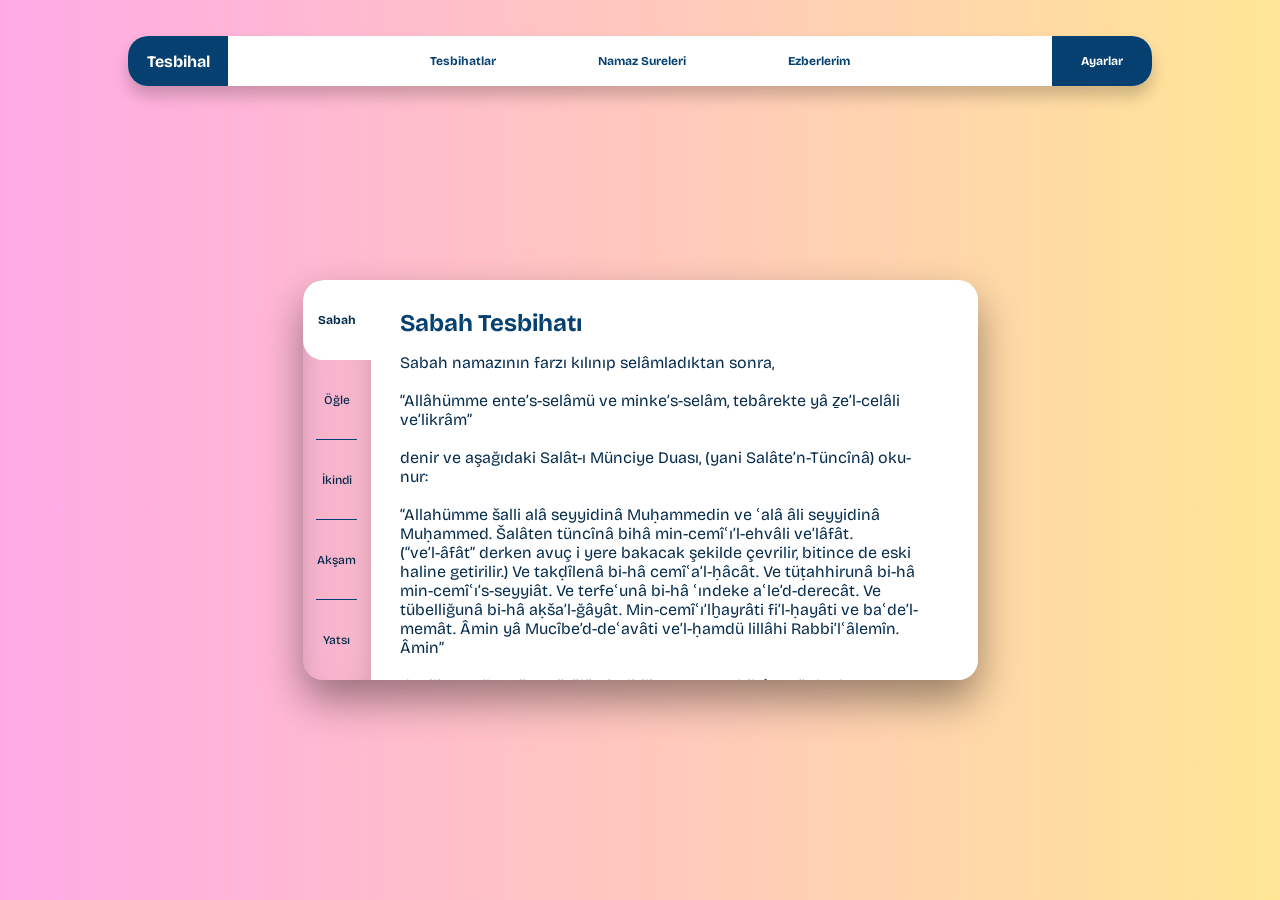
==== index.html @ f81b8172 "Add files via upload" ====
<!doctype html>
<html lang="en">
  <head>
    <meta charset="UTF-8" />
    <meta name="viewport" content="width=device-width, initial-scale=1.0" />
    

    <title>Tesbihal</title>
    <link rel="stylesheet" href="style.css">
    <script src="myScript.js"></script>

    <link rel="preconnect" href="https://fonts.googleapis.com">
    <link rel="preconnect" href="https://fonts.gstatic.com" crossorigin>
    <link href="https://fonts.googleapis.com/css2?family=Bricolage+Grotesque:opsz,wght@12..96,200..800&family=Open+Sans:ital,wght@0,300..800;1,300..800&display=swap" rel="stylesheet">
  </head>

  <body>
    <input type="radio" name="tema" id="tab1" checked>
    <input type="radio" name="tema" id="tab2">
    <input type="radio" name="tema" id="tab3">
    <input type="radio" name="tema" id="tab4">
    <input type="radio" name="tema" id="tab5">

    <div class="animasyonlu-bg"></div>

    <nav class="top-bar">
      <div class="anabar">
        <a class="logo" href="#">Tesbihal</a>
        <div class="orta">
          <a href="index.html">Tesbihatlar</a>
          <a href="nsureler.html">Namaz Sureleri</a>
          <a href="ezberlerim.html">Ezberlerim</a>

        </div>
        <div class="sag">
          <a href="#">Ayarlar</a>
        </div>
      </div>
    </nav>

    <div class="anadiv">
      <div class="solpanel">
        <!-- <button class="tab-link active" onclick="tabAc(event, 'k1')">
          Sabah
        </button> -->
        <label for="tab1" class="tab-link">Sabah</label>
        <label for="tab2" class="tab-link">Öğle</label>
        <label for="tab3" class="tab-link">İkindi</label>
        <label for="tab4" class="tab-link">Akşam</label>
        <label for="tab5" class="tab-link">Yatsı</label>
        
      </div>

      <div class="sagpanel" id="sagPanel">
        <div class="icerik ic1" style="display: block">
          <h2 >Sabah Tesbihatı</h2>
          <p>
            Sabah namazının farzı kılınıp selâmladıktan sonra,
<br><br>
<span class="tooltip-kelime" data-bilgi="“Allah’ım! Sen selâmsın (esenlik ve kusursuzluk sahibisin), selâm (esenlik) Sendendir.
Ey celâl ve ikram sahibi! Sen ne yücesin (ne mübareksin).”">“Allâhümme ente’s-selâmü ve minke’s-selâm, tebârekte yâ ẕe’l-celâli ve’likrâm”</span>
<br><br>
denir ve aşağıdaki Salât-ı Münciye Duası, (yani Salâte’n-Tüncînâ) oku­nur:
<br><br>
<span class="tooltip-kelime" data-bilgi="“Allah’ım! Efendimiz Muhammed’e ve Efendimiz Muhammed’in âline (ailesine) salât eyle.
Öyle bir salât olsun ki, onunla bizi bütün korkulardan ve afetlerden kurtarasın.
Onunla bütün ihtiyaçlarımızı gideresin.
Onunla bizi bütün günahlardan temizleyesin.
Onunla bizi katında en yüksek derecelere yükseltesin.
Onunla bizi hayatta ve ölümden sonra bütün hayırların en son noktasına ulaştırasın.

Ey dualara cevap veren! Âmin.
Âlemlerin Rabbi olan Allah’a hamd olsun. Âmin.”">“Allahümme šalli alâ seyyidinâ Muḥammedin ve ʿalâ âli seyyidinâ Muḥammed. Šalâten tüncînâ bihâ min-cemîʿı’l-ehvâli ve’lâfât. (“ve’l-âfât” derken avuç i yere bakacak şekilde çevrilir, bitince de eski haline getirilir.) Ve takḍîlenâ bi-hâ cemîʿa’l-ḥâcât. Ve tüṭahhirunâ bi-hâ min-cemîʿı’s-seyyiât. Ve terfeʿunâ bi-hâ ʿındeke aʿle’d-derecât. Ve tübelliğunâ bi-hâ aḳša’l-ğâyât. Min-cemîʿı’lḫayrâti fi’l-ḥayâti ve baʿde’l-memât. Âmin yâ Mucîbe’d-deʿavâti ve’l-ḥamdü lillâhi Rabbi’lʿâlemîn. Âmin”</span>
<br><br>
denilir ve eller yüze sürülüp indirilir. Sonra tesbihâta şöyle devam edilir:
<br><br>
<span class="tooltip-kelime" data-bilgi="“Allah’ım! Göklerde ve yerde bulunanların her bir nefeste, her bir anda, her bir bakışta şahitlik ettiği şu şehadeti Sana sunarız:”">“Allâhümme innâ nuḳaddimu ileyke beyne yedey külli nefesin ve lemḥatin ve lâḥẓatin ve ṭarfetin yaṭrifu bi-hâ ehlü’s-semâvâti ve ehlü’laraḍîne şehâdeten:</span> <span class="tooltip-kelime" data-bilgi="“Şehadet ederim ki Allah’tan başka ilâh yoktur. O tektir, O’nun hiçbir ortağı yoktur.
Mülk O’nundur, hamd O’nadır. Diriltir ve öldürür.
O diridir, asla ölmez. Hayır O’nun elindedir.
O, her şeye gücü yetendir.”">Eşhedü en… (Buraya kadar bir defa söy­lenir) Lâ ilâhe illâllahü vaḥdehû lâ şerîke leh. Lehü’l-mülkü ve lehü’l-ḥamdü yuḥyî ve yümît. Ve hüve ḥayyün lâ yemût, biyedihi’l-ḫayr ve hüve ʿalâ külli şey’in ḳadîr” On defa tekrar edilir ve sonun­da “ve ileyhi’l-mašîr”</span>
<br><br>
denilerek Kelime-i Tev­hid bi­ti­rilir. İstiâze Duası’yla tesbihâta devam edilir (dua eder­ken eller kaldırılır ve avuç i yere bakacak şekilde tutulur):
<br><br>
<span class="tooltip-kelime" data-bilgi="“Allah’ım, bizi ateşten (cehennemden) koru.”">“Allahümme ecirnâ mine’n-nâr. (3, 5 veya 7 de­fa tekrar edilir.)</span>
<br><br>
<span class="tooltip-kelime" data-bilgi="“Allah’ım, bizi her türlü ateşten koru.”">Allahümme ecirnâ min-külli nâr. </span>
<br><br>
<span class="tooltip-kelime" data-bilgi="“Allah’ım, bizi dinî ve dünyevî fitnelerden koru.”">Allahümme ecirnâ min-fitneti’d-dîniyyeti ve’d-dünyeviyyeh.</span>
<br><br>
<span class="tooltip-kelime" data-bilgi="“Allah’ım, bizi ahir zaman fitnelerinden koru.”">Allahümme ecirnâ min-fitneti âḫiri’z-zemân.</span>
<br><br>
<span class="tooltip-kelime" data-bilgi="“Allah’ım, bizi Deccal ve Süfyân fitnesinden koru.”">Allahümme ecirnâ min-fitneti Mesîḥı’dDeccâli ve’s-Süfyân.</span>
<br><br>
<span class="tooltip-kelime" data-bilgi="“Allah’ım, bizi sapıklıklardan, bid’atlerden ve belalardan koru.”">Allahümme ecirnâ mine’ḍ-ḍalâlâti ve’l-bidʿıyyâti ve’l-beliyyât.</span>
<br><br>
<span class="tooltip-kelime" data-bilgi="“Allah’ım, bizi nefislerin kötülüğünden koru.”">Allahümme ecirnâ min-şerri’n-nefsi’lemmâreh.</span>
<br><br>
<span class="tooltip-kelime" data-bilgi="“Allah’ım, bizi Firavunî (azgın, zorba) nefislerin şerlerinden koru.”">Allahümme ecirnâ min-şürûri’n-nüfûsi’lemmârâti’l-firʿavniyyeh.</span>
<br><br>
<span class="tooltip-kelime" data-bilgi="“Allah’ım, bizi kadınların şerrinden koru.”">Allahümme ecirnâ min-şerri’n-nisâ.</span>
<br><br>
<span class="tooltip-kelime" data-bilgi="“Allah’ım, bizi kadınlardan gelecek belalardan koru.”">Allahümme ecirnâ min-belâi’n-nisâ.</span>
<br><br>
<span class="tooltip-kelime" data-bilgi="“Allah’ım, bizi kadın fitnesinden koru.”">Allahümme ecirnâ min-fitneti’n-nisâ.</span>
<br><br>
<span class="tooltip-kelime" data-bilgi="“Allah’ım, bizi kabir azabından koru.”">Allahümme ecirnâ min-ʿaẕâbi’l-ḳabr.</span>
<br><br>
<span class="tooltip-kelime" data-bilgi="“Allah’ım, bizi kıyamet günü azabından koru.”">Allahümme ecirnâ min-ʿaẕâbi yevmi’lḳıyâmeh.</span>
<br><br>
<span class="tooltip-kelime" data-bilgi="“Allah’ım, bizi cehennem azabından koru.”">Allahümme ecirnâ min-ʿaẕâbi Cehennem.</span>
<br><br>
<span class="tooltip-kelime" data-bilgi="“Allah’ım, bizi kahredici azabından koru.”">Allahümme ecirnâ min-ʿaẕâbi ḳahrik.</span>
<br><br>
<span class="tooltip-kelime" data-bilgi="“Allah’ım, bizi kahredici ateşinden koru.”">Allahümme ecirnâ min-ʿnâri ḳahrik.</span>
<br><br>
<span class="tooltip-kelime" data-bilgi="“Allah’ım, bizi kabir azabı ve ateşlerden koru.”">Allahümme ecirnâ min-ʿaẕâbi’l-ḳabri ve’nnîrân.</span>
<br><br>
<span class="tooltip-kelime" data-bilgi="“Allah’ım, bizi riya (gösteriş), süm’a (işitilsin diye amel etme), kendini beğenme ve övünmeden koru.”">Allahümme ecirnâ mine’r-riyâi ve’ssümʿati ve’l-ʿucubi ve’l-faḫr.</span>
<br><br>
<span class="tooltip-kelime" data-bilgi="“Allah’ım, bizi inkârcıların taşkınlıklarından koru.”">Allahümme ecirnâmin-tecâvüzi’l-mülḥıdîn.</span>
<br><br>
<span class="tooltip-kelime" data-bilgi="“Allah’ım, bizi münafıkların şerrinden koru.”">Allahümme ecirnâ min-şerri’l-münâfiḳîn.</span>
<br><br>
<span class="tooltip-kelime" data-bilgi="“Allah’ım, bizi fasıkların (günahkârların) fitnesinden koru.”">Allahümme ecirnâ min-fitneti’l-fâsıḳîn.</span>
<br><br>
Allahümme ecirnâ ve ecir vâlideynâ ve ṭalebete Resâili’n-Nûri’š- šâdiḳîne fî-ḫıdmeti’l-Ḳur’âni ve’l-îmân. Ve aḥbâbene’l-mü’minîne’l-muḫlišîne ve aḳrabâenâ ve ecdâdenâ mine’n-nâr.
<br><br>
(Bundan son­ra avuç icleri yukarı çevrilir.)
<br><br>
Bi-ʿafvike yâ Mücîr, bi-faḍlike yâ Ğaffâr. Allâhümme’d-ḫılne’l-Cennete meʿâ’l-ebrâr. Allâhümme’d-ḫılne’l-Cennete meʿâ’l-ebrâr. Allâhümme’d-ḫılnâ ve edḫı’l-Üstâẕenâ Saʿîde’n-Nursî (radiyallâhu ʿanh) ve vâlideynâ ve ṭalebete Resâili’n-Nûri’š-šâdıḳîne ve iḫvânenâ ve eḫavâtinâ ve aḳrabâenâ ve ecdâdenâ ve aḥbâbene’l-mü’minîne’l-muḫlišîne fî-ḫıdmeti’l-îmâni ve’l-Ḳur’ân. El-Cennete meʿa’l-ebrâr bi-şefâati nebiyyike’l-muḫtar ve âlihi’l-eṭhâr ve ešḥâbihi’l-aḫyâr ve sellim mâ dâme’l-leylü ve’n-nehâr. Âmîn, ve’l-ḥamdü lillâhi Rabbi’lʿÂlemîn”
<br><br>
denilir ve eller yüze sü­rülür. Sonra namaz tesbihatına şu dua ile devam edi­lir:
<br><br>
“Sübḥânallahi ve’l-ḥamdü lillâhi ve lâ ilâhe illâllahü vallahü ekber ve lâ ḥavle ve lâ ḳuvvete illâ billâhi’l-ʿaliyyi’l-ʿaẓîm.”
<br><br>
Ve Âyete’l-Kürsî okunur:
<br><br>

<span class="tooltip-kelime" data-bilgi="“Rahmân ve Rahîm olan Allah’ın adıyla.
Allah, O’ndan başka ilâh yoktur; O diridir (hayy), her şeyin varlığı O’na bağlıdır (kayyûm).
O’nu ne bir uyuklama tutar ne de uyku.
Göklerde ve yerde ne varsa O’nundur.
İzni olmadan O’nun katında kim şefaat edebilir?
Onların önlerinde olanı da arkalarında olanı da bilir.
Onlar ise O’nun ilminden, O’nun dilediği kadarından başka hiçbir şeyi kavrayamazlar.
O’nun kürsüsü gökleri ve yeri kuşatmıştır.
Onları koruyup gözetmek O’na ağır gelmez.
O, yücedir, büyüktür.”">“Bismillâhirraḥmânirraḥîm. Allahü lâ ilâhe illâ hüve’l-ḥayyü’l-ḳayyûm. Lâ te’ḫuẕühû sinetün ve lâ nevm. Lehû mâ fi’s-semâvâti vemâ fi’l-arḍı. Menẕelleẕî yeşfeʿu ʿındehû illâ bi-iẕnih. Yâʿlemü mâ beyne eydîhim ve mâ ḫalfehüm ve lâ yuḥîṭûne bi-şey’in min-ʿılmihî illâ bi-mâ şâe. Vesiʿa kürsiyyühü’s-semâvâti ve’l-arḍi. Velâ yeûdü­ hû ḥıfẓuhümâ ve hüve’l-ʿaliyyü’l-ʿaẓîm.”</span>
<br><br>
Şu tesbih sözleri tekrarlanır:
<br><br>
<span class="tooltip-kelime" data-bilgi="“O, yüce ve çok büyüktür; celâl sahibidir. Allah her türlü eksiklikten uzaktır.”">“Ve hüve’l-‘aliyyü’l-‘az. îmu zü’l-celâli sübḥâ­ nellâh” (1 defa),</span>
<br><br>
<span class="tooltip-kelime" data-bilgi="Allah eksiksizdir, kusursuzdur">“Sübḥânallâh” (33 defa)</span>
<br><br>
“Sübḥâne’l-bâḳî dâimeni’l-ḥamdülillâh” (1 defa),
<br><br>
<span class="tooltip-kelime" data-bilgi="Hamd Allah'a">“Elḥamdülillâh” (33 defa)</span>
<br><br>
“Rabbi’l-‘âlemîne te‘âlâ şânühü Allâhü Ekber” (1 defa),
<br><br>
<span class="tooltip-kelime" data-bilgi="Allah büyüktür">“Allâhü Ekber” (33 defa)</span>
<br><br>
“Lâ ilâhe illallâhü, vaḥdehû, lâ şerîke leh, lehü’l-mülkü ve lehü’l-ḥamdü, yuḥyî ve yümît ve hüve ḥayyün lâyemût, bi-yedihi’l-ḫayru ve hüve ʿalâ külli şey’in ḳadîrun ve ileyhi’l-mašîr” denilir ve na­maz duası yapılır.
<br><br>
Duâdan sonra tesbihata şöyle devam edilir:
<br><br>
“Faʿlem ennehu Lâ ilâhe illâllah” (1 defa)
<br><br>
“Lâ ilâhe illâllah” (33 defa)
<br><br>
denilir ve ardından;
<br><br>
“Muḥammedü’r-resûlüllâhi šallâllahü teʿâlâ ʿaleyhi vesellem.” (1 defa)
<br><br>
“Lâilâhe illâllahü el-melikü’l-ḥaḳḳu’lmübîn, Muḥammedü’r-resûlullahi šâdiḳu’l-va ʿ di’l-emîn.” (10 de­fa tekrar edilir.)
<br><br>
“Bismillâhirraḥmânirraḥîm. İnnallâhe ve melâiketehû yüšallûne ʿale’nnebiy. Yâ eyyühelleẕîne âmenû šallû ʿaleyhi ve sellimû teslîmâ. Lebbeyk.
<br><br>
Allahümme šalli ʿalâ seyyidinâ Muḥammedin ve ʿalâ âli seyyidinâ Muḥammed. Biʿadedi külli dâin ve devâin ve bârik ve sellim ʿaleyhi ve ʿaleyhim kesîrâ.
Allahümme šalli ʿalâ seyyidinâ Muḥammedin ve ʿalâ âli seyyidinâ Muḥammed. Biʿadedi külli dâin ve devâin ve bârik ve sellim ʿaleyhi ve ʿaleyhim kesîrâ.
Allahümme šalli ʿalâ seyyidinâ Muḥammedin ve ʿalâ âli seyyidinâ Muḥammed. Biʿadedi külli dâin ve devâin ve bârik ve sellim ʿaleyhi ve ʿaleyhim kesîran kesîrâ.
Šalli ve sellim yâ Rabbi ʿalâ ḥabîbike Muḥammedin ve ʿalâ cemîʿı’l-enbiyâi ve’l-mürselîn ve ʿalâ âli küllin ve šahbi küllin ecmaʿîn. Âmin ve’l-ḥamdü lillâhi Rabbi’l-ʿâlemîn.
 <br><br>

Elfü elfi šalâtin ve elfü elfi selâmin ʿaleyke yâ Resûlallah.
Elfü elfi šalâtin ve elfü elfi selâmin ʿaleyke yâ Ḥabîballah.
Elfü elfi šalâtin ve elfü elfi selâmin ʿaleyke yâ emîne vaḥyillâh.
Allahümme šalli ve sellim ve bârik ʿalâ seyyidinâ Muḥammedin ve ʿalâ âlihî ve ašḥâbihî bi-ʿadedi evraḳı’l-eşcâr ve emvâci’lbiḥâr ve ḳaṭarâti’l-emṭâr vağfir lenâ verḥamnâ velṭuf binâ ve bi-Üstâẕinâ Saʿîdi’n-Nursî (radiyallahu ʿanh) ve vâlideynâ ve bi-ṭalebeti Resâili’n-Nuri’š-šadıḳîne yâ ilâhenâ bi-külli šalâtin minhâ eşhedü en lâilâhe illâllah ve eşhedü enne Muḥammeden Resûlüllâhi Šallallâhü ʿAleyhi Ve sellem.”
<br><br>
Aşağıdaki Duâ-i Tercümân-ı İsm-i A’zâm ile tes­bi­hata devam edilir:
<br><br>
Sübḥâneke yâ Allah teʿâleyte yâ Raḥmân ecirnâ mine’n-nâr bi-ʿafvike yâ Raḥmân.<br><br>
Sübḥâneke yâ Raḥîm teʿâleyte yâ Kerîm ecirnâ mine’n-nâr bi-ʿafvike yâ Raḥmân.<br><br>
Sübḥâneke yâ Ḥamîd teʿâleyte yâ Ḥakîm ecirnâ mine’n-nâr bi-ʿafvike yâ Raḥmân.<br><br>
Sübḥâneke yâ Mecîd teʿâleyte yâ Melîk ecirnâ mine’n-nâr bi-ʿafvike yâ Raḥmân.<br><br>
Sübḥâneke yâ Ḳuddûs teʿâleyte yâ Selâm ecirnâ mine’n-nâr bi-ʿafvike yâ Raḥmân.<br><br>
Sübḥâneke yâ Mü’min teʿâleyte yâ Müheymin ecirnâ mine’n-nâr bi-ʿafvike yâ Raḥmân.<br><br>
Sübḥâneke yâ ʿAzîz teʿâleyte yâ Cebbâr ecirnâ mine’n-nâr bi-ʿafvike yâ Raḥmân.<br><br>
Sübḥâneke yâ Mütekebbîr teʿâleyte yâ Ḫàlık ecirnâ mine’n-nâr bi-ʿafvike yâ Raḥmân.<br><br>
Sübḥâneke yâ Evvel teʿâleyte yâ Âḫir ecirnâ mine’n-nâr bi-ʿafvike yâ Raḥmân.<br><br>
Sübḥâneke yâ Ẓâhir teʿâleyte yâ Bâṭın ecirnâ mine’n-nâr bi-ʿafvike yâ Raḥmân.<br><br>
Sübḥâneke yâ Bâri’ teʿâleyte yâ Mušavvir ecirnâ mine’n-nâr bi-ʿafvike yâ Raḥmân.<br><br>
Sübḥâneke yâ Tevvâb teʿâleyte yâ Vehhâb ecirnâ mine’n-nâr bi-ʿafvike yâ Raḥmân.<br><br>
Sübḥâneke yâ Bâis teʿâleyte yâ Vâris ecirnâ mine’n-nâr bi-ʿafvike yâ Raḥmân.<br><br>
Sübḥâneke yâ Ḳadîm teʿâleyte yâ Muḳîm ecirnâ mine’n-nâr bi-ʿafvike yâ Raḥmân.<br><br>
Sübḥâneke yâ Ferd teʿâleyte yâ Vitr ecirnâ mine’n-nâr bi-ʿafvike yâ Raḥmân.<br><br>
Sübḥâneke yâ Nûr teʿâleyte yâ Settâr ecirnâ mine’n-nâr bi-ʿafvike yâ Raḥmân.<br><br>
Sübḥâneke yâ Celîl teʿâleyte yâ Cemîl ecirnâ mine’n-nâr bi-ʿafvike yâ Raḥmân.<br><br>
Sübḥâneke yâ Ḳàhir teʿâleyte yâ Ḳàdir ecirnâ mine’n-nâr bi-ʿafvike yâ Raḥmân.<br><br>
Sübḥâneke yâ Melîk teʿâleyte yâ Muḳtedir ecirnâ mine’n-nâr bi-ʿafvike yâ Raḥmân.<br><br>
Sübḥâneke yâ ʿAlîm teʿâleyte yâ ʿAllâm ecirnâ mine’n-nâr bi-ʿafvike yâ Raḥmân.<br><br>
Sübḥâneke yâ ʿAẓîm teʿâleyte yâ Ğafûr ecirnâ mine’n-nâr bi-ʿafvike yâ Raḥmân.<br><br>
Sübḥâneke yâ Ḥalîm teʿâleyte yâ Vedûd ecirnâ mine’n-nâr bi-ʿafvike yâ Raḥmân.<br><br>
Sübḥâneke yâ Şehîd teʿâleyte yâ Şâhid ecirnâ mine’n-nâr bi-ʿafvike yâ Raḥmân.<br><br>
Sübḥâneke yâ Kebîr teʿâleyte yâ Müteʿâl ecirnâ mine’n-nâr bi-ʿafvike yâ Raḥmân.<br><br>
Sübḥâneke yâ Nûr teʿâleyte yâ Lâṭîf ecirnâ mine’n-nâr bi-ʿafvike yâ Raḥmân.<br><br>
Sübḥâneke yâ Semiʿ teʿâleyte yâ Kefîl ecirnâ mine’n-nâr bi-ʿafvike yâ Raḥmân.<br><br>
Sübḥâneke yâ Ḳarîb teʿâleyte yâ Bašîr ecirnâ mine’n-nâr bi-ʿafvike yâ Raḥmân.<br><br>
Sübḥâneke yâ Ḥaḳ teʿâleyte yâ Mübîn ecirnâ mine’n-nâr bi-ʿafvike yâ Raḥmân.<br><br>
Sübḥâneke yâ Raûf teʿâleyte yâ Raḥîm ecirnâ mine’n-nâr bi-ʿafvike yâ Raḥmân.<br><br>
Sübḥâneke yâ Ṭâhir teʿâleyte yâ Muṭahhir ecirnâ mine’n-nâr bi-ʿafvike yâ Raḥmân.<br><br>
Sübḥâneke yâ Mücemmil teʿâleyte yâ Mufaḍ­ ḍıl ecirnâ mine’n-nâr bi-ʿafvike yâ Raḥmân.<br><br>
Sübḥâneke yâ Muẓhir teʿâleyte yâ Münʿim ecirnâ mine’n-nâr bi-ʿafvike yâ Raḥmân.<br><br>
Sübḥâneke yâ Deyyân teʿâleyte yâ Sulṭân ecirnâ mine’n-nâr bi-ʿafvike yâ Raḥmân.<br><br>
Sübḥâneke yâ Ḥannân teʿâleyte yâ Mennân ecirnâ mine’n-nâr bi-ʿafvike yâ Raḥmân.<br><br>
Sübḥâneke yâ Eḥad teʿâleyte yâ Šamed ecirnâ mine’n-nâr bi-ʿafvike yâ Raḥmân.<br><br>
Sübḥâneke yâ Ḥayy teʿâleyte yâ Ḳayyûm ecirnâ mine’n-nâr bi-ʿafvike yâ Raḥmân.<br><br>
Sübḥâneke yâ ʿAdl teʿâleyte yâ Ḥakem ecirnâ mine’n-nâr bi-ʿafvike yâ Raḥmân.<br><br>
Sübḥâneke yâ Ferd teʿâleyte yâ Ḳuddûs ecirnâ mine’n-nâr bi-ʿafvike yâ Raḥmân.<br><br>
Avuçlar yukarı gelecek şekilde eller kaldırılır:
<br><br>
“Sübḥâneke âhiyyen şerâhiyyen teʿâleyte lâ ilâhe illâ ente ecirnâ ve ecir Üstâẕenâ Saʿîde’n-Nursî (raḍıyallâhu ʿanh) ve vâlideynâ ve iḫvânenâ ve eḫavâtinâ ve ṭalebete Resâili’n-Nûri ve rufeḳàenâ ve aḥbâbene’l-mü’minîne’lmuḫlišîne mine’n-nâr.
<br><br>
(Avuç i yere bakacak şekilde çevrilir.)
<br><br>
Ve min-külli nâr vaḥ­ feẓnâ min-şerri’n-nefsi ve’ş-şeyṭân ve minşerri’l-cinni ve’l-insân ve min-şerri’l-bidʿati ve’ḍ-ḍalâlâti ve’l-ilḥâdi ve’ṭ-ṭuğyân.
<br><br>
(Avuç iç tekrar yukarıya baka­cak şekle getirilir.)
<br><br>
Bi-ʿafvike yâ Mücîr, bi-faḍlike yâ Ğaffâr biraḥmetike yâ Erḥame’r-râḥimîn. Allahümm’e-dḫılne’l-Cennete meʿâ’l-ebrâr, bi­-şefâʿati nebiyyike’l-muḫtâr. Âmin, ve’lḥamdü lillâhi Rabbi’l-Âlemîn.”
<br><br>
Haşir Sûresi’nin 20-24. âye (Lâyestevî) o­ku­na­rak tesbihat bitirilir.
<br><br>
“Bismillâhirraḥmânirraḥîm Lâ yestevî ašḥâbü’n-nâri ve ašḥâbü’l-Cenneh. Ašḥâbü’l-Cenneti hümü’l-fâizûn. . Lev enzelnâ hâẕe’l-Ḳur’âne ʿalâ cebelin leraeytehû ḫâşiʿan mütešaddian min-ḫaşyetillâh. Ve tilke’l-emsâlü naḍribühâ linnâsi leʿallehüm yetefekkerûn. . Hüvallahü’l-leẕî lâ ilâhe illâ hû. ʿÂlimü’l-ğaybi ve’ş-şehâdeti. Hüve’rRaḥmânü’r-Raḥîm. . Hüvallâhü’l-leẕî lâ ilâhe illâ hû. El-Melikü’l-Ḳuddûsü’s-Selâmü’l-Mü’­ minü’l-Müheyminü’l-ʿAzîzü’l-Cebbârü’l-Mü­ tekebbir. Sübḥânellâhi ʿammâ yüşrikûn. . Hüvallâhü’l-Ḫàliḳu’l-Bâriü’l-Müšavviru lehü’lEsmâü’l-­Ḥüsnâ. Yüsebbiḥu lehû mâ fi’ssemâvâti ve’l-arḍi. Ve hüve’l-ʿAzîzü’l-Ḥakîm.”
          </p>
        </div>
        <div  class="icerik ic2" style="display: block">
            <h2>Öğle Tesbihatı</h2>
            <p>İkinci başlığa ait detaylar burada yer alır.</p>
        </div>
        <div class="icerik ic3" style="display: block">
            <h2>İkindi Tesbihatı</h2>
            <p>İkindi başlığa ait detaylar burada yer alır.</p>
        </div>
        <div class="icerik ic4" style="display: block">
            <h2>Akşam Tesbihatı</h2>
            <p>Dördüncü başlığa ait detaylar burada yer alır.</p>
        </div>
        <div class="icerik ic5" style="display: block">
            <h2>Yatsı Tesbihatı</h2>
            <p>Besinci başlığa ait detaylar burada yer alır.</p>
        </div>
        </div>
      </div>
    </div>
  </body>
</html>
---- style.css ----
:root {
    --renk-pasif: #f0f0f0; /* ?? */
    --mavi: #0071bd; /* anadiv */
    --acik-mavi: #71deff; /* inaktif solpanel vs */
    --koyu-mavi: rgb(6, 64, 112); /* scrollbar vs */
    --dahakoyu-mavi: rgb(5, 44, 77); 
}

html {
    /* font-family: ui-sans-serif, system-ui, sans-serif, "Apple Color Emoji", "Segoe UI Emoji", "Segoe UI Symbol", "Noto Color Emoji";
    font-feature-settings: normal;
    font-variation-settings: normal; */
    font-family: "Bricolage Grotesque", sans-serif;
    
}



.bricolage-grotesque-<uniquifier> {
  font-family: "Bricolage Grotesque", sans-serif;
  font-optical-sizing: auto;
  font-weight: <weight>;
  font-style: normal;
  font-variation-settings:
    "wdth" 100;
}

.top-bar {
    position: fixed;
    top: 4vh;
    left: 10%;
    width: 80%;
    min-width: 510px;
    height: 50px;
    background-color: white;
    color: var(--dahakoyu-mavi);
    display: flex;
    align-items: center ;
    justify-content: center;
    font-size: 12px;
    font-weight: bold;
    z-index: 10;
    box-shadow: 0 10px 15px rgba(0,0,0,0.2);
    border-radius: 20px;



    
    
}

.top-bar .anabar{
    display: flex;
     
    
    width: 100%;

    align-items: center;
    justify-content: space-between;
}

.top-bar .anabar .orta {
    display: flex;
    align-items: center;

    
    text-decoration: dotted;
    
}

.anabar .logo{
    background-color: var(--koyu-mavi);
    height: 50px;
    width: 100px;
    border-radius: 20px 0 0 20px;
    color: white;
    font-size: 16px;
    display: flex;
    align-items: center;   
    justify-content: center;
    text-decoration: none;
}

.orta a {
    font-size: 12px;
    color: var(--koyu-mavi);
    text-decoration: none;
    padding: 0 4vw;
    display: flex;
    
}

.orta a:hover {
    background-color: var(--koyu-mavi);
    color: white;
    height: 50px;
    
    transition: 0.5s;
    display: flex;
    align-items: center;
    
    

}

.anabar .sag  a{
    background-color: var(--koyu-mavi);
    height: 50px;
    width: 100px;
    border-radius: 0 20px 20px 0;
    color: white;

    display: flex;
    align-items: center;   
    justify-content: center;

    text-decoration: none;
}





/* İnputları gizle +++++++++++++++++++++++++++++++++++++++++*/
input[type="radio"] {
    display: none;
}

/* Varsayılan Arka Plan */
.animasyonlu-bg {
    position: fixed;
    top: 0;
    left: 0;
    width: 100%;
    height: 100%;
    z-index: -1;
    
    /* Tüm renkleri buraya tek seferde yazıyoruz */
    background: linear-gradient(to right, #ffaae6, #ffe695, #2192dd, #720039, black);
    background-size: 400% 100%; /* Arka planı 4 kat genişletiyoruz */
    
    transition: background-position 1.2s ease-in-out; /* Kayma hızı */
    background-position: 0% 0%; /* Başlangıç (Tab 1) */
}

/* Hangi tab seçiliyse arka planı o renge doğru kaydır */
#tab1:checked ~ .animasyonlu-bg { background-position: 0% 0%; }
#tab2:checked ~ .animasyonlu-bg { background-position: 35% 0%; }
#tab3:checked ~ .animasyonlu-bg { background-position: 55% 0%; }
#tab4:checked ~ .animasyonlu-bg { background-position: 75% 0%; }
#tab5:checked ~ .animasyonlu-bg { background-position: 100% 0%; }

/* Doğru Seçici: Önce input, sonra aşağısındaki anadiv, sonra onun içindeki label */
#tab4:checked ~ .anadiv .solpanel label[for="tab1"],
#tab4:checked ~ .anadiv .solpanel label[for="tab2"],
#tab4:checked ~ .anadiv .solpanel label[for="tab3"],
#tab4:checked ~ .anadiv .solpanel label[for="tab5"]
 {
    color: white;
}
#tab5:checked ~ .anadiv .solpanel label[for="tab1"],
#tab5:checked ~ .anadiv .solpanel label[for="tab2"],
#tab5:checked ~ .anadiv .solpanel label[for="tab3"],
#tab5:checked ~ .anadiv .solpanel label[for="tab4"]
 {
    color: white;
}


#tab5:checked ~ .anadiv {
    border: white 3;
}

/* Aktif Butonun Rengini Değiştirmek */
#tab1:checked ~ .anadiv .solpanel label[for="tab1"],
#tab2:checked ~ .anadiv .solpanel label[for="tab2"],
#tab3:checked ~ .anadiv .solpanel label[for="tab3"],
#tab4:checked ~ .anadiv .solpanel label[for="tab4"],
#tab5:checked ~ .anadiv .solpanel label[for="tab5"] {
    background-color: white;
    font-weight: bold;
}
/* +++++++++++++++++++++++++++++++++++++++++++++++++++++++++++++ */


body  {
    place-items: center;

    background: linear-gradient(-45deg, var(--dahakoyu-mavi), var(--acik-mavi), var(--acik-mavi), var(--koyu-mavi));
    background-size: 400% 400%; /* Arka planı büyüt ki animasyon akabilsin */
    animation: gradientAnim 15s ease infinite;


    margin: 0; 
    height: 100vh;
    display: flex;
    align-items: center;
    justify-content: center;

}

@keyframes gradientAnim {
    0% { background-position: 0% 50%; }
    50% { background-position: 100% 50%; }
    100% { background-position: 0% 50%; }
}

h2 {
    color: var(--koyu-mavi);
}

h2 {
    display: block;
    font-size: 1.5em;
    margin-block-start: 0.38em;
    margin-block-end: 0.68em;
    margin-inline-start: 0px;
    margin-inline-end: 0px;
    font-weight: bold;
    unicode-bidi: isolate;
}

/* Animasyonun Tanımı */
@keyframes salinim {
    0% {
        transform: translateY(0);
    }
    50% {
        transform: translateY(-15px); /* En tepe nokta */
    }
    100% {
        transform: translateY(0);
    }
}

.anadiv {
    
    /* Mevcut özelliklerin... */
    display: flex;
    transition: transform 0.3s ease; /* Mouse çekildiğinde yumuşak geçiş için */
    
    /* Animasyonu başlat */
    animation: salinim 4s ease-in-out infinite; 

    
}

/* Mouse üzerindeyken animasyonu durdur */
.anadiv:hover {
    animation-play-state: paused;
    transform: translateY(0); /* Mouse üzerindeyken sabit kalsın */
    height: 500px;
    
}

.anadiv {
    display: flex;
    height: 400px; /* Sabit bir yükseklik verdik ki sağ taraf kayabilsin */
    border: 3px var(--acik-mavi);
    border-radius: 20px;
    overflow: hidden;
    box-sizing: border-box;
    width: 75vh;
    box-shadow: 0 20px 40px rgba(0,0,0,0.4);
    transition: 0.2s;
    margin-top: 60px;
    
}

.solpanel {
box-shadow: rgba(50, 50, 93, 0.25) 0px 30px 60px -12px inset, rgba(0, 0, 0, 0.3) 0px 18px 36px -18px inset;

    flex: 0.6; /* Genişliğin ufak kısmını alır */
    display: flex;
    flex-direction: column;
    position: relative;
    border: 5px var(--mavi);
    text-align: center;
    
    transition: 0.5s; /* soldan saga butonlar kayıyor */
    
    
}

.solpanel:hover {
    flex: 1;

}


.solpanel label{
    align-content: center;
    
}

.tab-link {
    flex: 2; /* 5 başlık olduğu için her biri %20 yükseklik kaplar */
    border: none;
     
    border-top-left-radius: 20px;
    border-bottom-left-radius: 20px;
    background-color: var(--mavi) 1;
    color: var(--dahakoyu-mavi);
    font-size: 12px;
    font-weight: 500;

    position: relative;

    cursor: default;
    transition: 0.3s;
    transition: color 0.5s ease;
}

.tab-link:hover {
    background-color: rgba(255, 255, 255, 0.4);
    transition: 0.5s;
}   

.tab-link::after {
    content: ""; /* İçerik boş olmalı */
    position: absolute;
    bottom: 0; /* Butonun en altına koy */
    left: 20%; /* Sağdan soldan %10 boşluk bırak (%80 genişlik kalır) */
    width: 60%; /* Çizginin genişliği */
    height: 1px; /* Çizginin kalınlığı */
    background-color: var(--koyu-mavi); /* Çizginin rengi */

    transition: background-color 0.5s ease;
    
}

label[for=tab5]::after{
    display: none;
}

/* Hangi radyo buton seçiliyse (checked), ona ait olan label'ın ::after çizgisini gizle */
#tab1:checked ~ .anadiv .solpanel label[for="tab1"]::after,
#tab2:checked ~ .anadiv .solpanel label[for="tab2"]::after,
#tab3:checked ~ .anadiv .solpanel label[for="tab3"]::after,
#tab4:checked ~ .anadiv .solpanel label[for="tab4"]::after,
#tab5:checked ~ .anadiv .solpanel label[for="tab5"]::after {
    display: none;
}

/* Aktif butonun bir üstündeki butonun çizgisini de gizle */
#tab2:checked ~ .anadiv .solpanel label[for="tab1"]::after,
#tab3:checked ~ .anadiv .solpanel label[for="tab2"]::after,
#tab4:checked ~ .anadiv .solpanel label[for="tab3"]::after,
#tab5:checked ~ .anadiv .solpanel label[for="tab4"]::after {
    display: none;
}


#tab4:checked ~ .anadiv .solpanel label::after,
#tab5:checked ~ .anadiv .solpanel label::after {
    color: white;
    background-color: white;
    transition: 1;
}




/* Aktif başlık ve Sağ Panel Renk Uyumu */
.tab-link.active {
    background-color: white;
    border-right: none; /* Sağdaki panele geçişte çizgi olmasın */
    font-weight: 600;
    
}

.sagpanel {
    flex: 3; /* Genişliğin büyük kısmını alır */
    background-color: white; /* B rengi */
    padding: 20px;
    
    color: var(--dahakoyu-mavi);
    overflow: hidden;


}

.icerik {
    
    width: 58vh;
    padding-left: 1vh;
}
    
    /* B rengi (İçerikle aynı) */

.tab-icerik {
    display: none; /* Varsayılan olarak gizli */
}

::-webkit-scrollbar {
    width: 8px;
    
}

::-webkit-scrollbar-track {
  background: rgb(233, 233, 233);
  padding: 10px;
  margin: 80px;
  border-radius: 20px;
  
  
}

::-webkit-scrollbar-thumb {
    background-color: var(--koyu-mavi);
    border-radius: 20vh;
    height: 10px;
}

/* 1. Tüm içerikleri başlangıçta gizle */
.icerik {
    display: none;
    opacity: 0;
    height: 0;
    
    transition: opacity 1s ease; /* Geçişlerin yumuşak olması için */
    overflow-y: auto;
}

/* 2. Hangi radyo butonu checked ise, onunla eşleşen içeriği göster */
#tab1:checked ~ .anadiv .sagpanel .ic1,
#tab2:checked ~ .anadiv .sagpanel .ic2,
#tab3:checked ~ .anadiv .sagpanel .ic3,
#tab4:checked ~ .anadiv .sagpanel .ic4,
#tab5:checked ~ .anadiv .sagpanel .ic5 {
    display: block;
    opacity: 1;
    height: auto;
    overflow: visible;
}

.sagpanel {
    flex: 5;
    background-color: white;
    overflow-y: auto;
       /* Sadece içerik taşarsa bar çıksın */
    position: relative;
    height: 100%;        /* anadiv'in boyuna eşitle */
    z-index: 5;          /* Tooltip'in altında kalması için */
}

.tooltip-kelime {
    
    
    cursor: pointer;
    position: relative;

    display: inline-block; /* BU ÇOK ÖNEMLİ: Kutu gibi davranmasını sağlar */
    vertical-align: top; /* Üst satıra kaymayı engellemek için metin hizasına sabitle */
    line-height: normal;

    z-index: 1000;
    
}

/* Baloncuğun Tasarımı */
.tooltip-kelime::after {
    content: attr(data-bilgi); /* data-bilgi içindeki metni çek */
    position: absolute;
    bottom: 1.5em; /* Kelimenin üstünde dursun */
    left: 50%;
    transform: translateX(-50%);
    background-color: #333333ea;
    color: #fff;
    padding: 8px 12px;
    border-radius: 6px;
    min-width: 100px;
    width: max-content;
    
    max-width: 300px;
    font-size: 14px;
    opacity: 0;
    visibility: hidden;
    transition: all 0.3s ease;

    z-index: 1000;
    
}

/* Üzerine gelince göster */
.tooltip-kelime:hover::after {
    opacity: 1;
    visibility: visible;
    
}
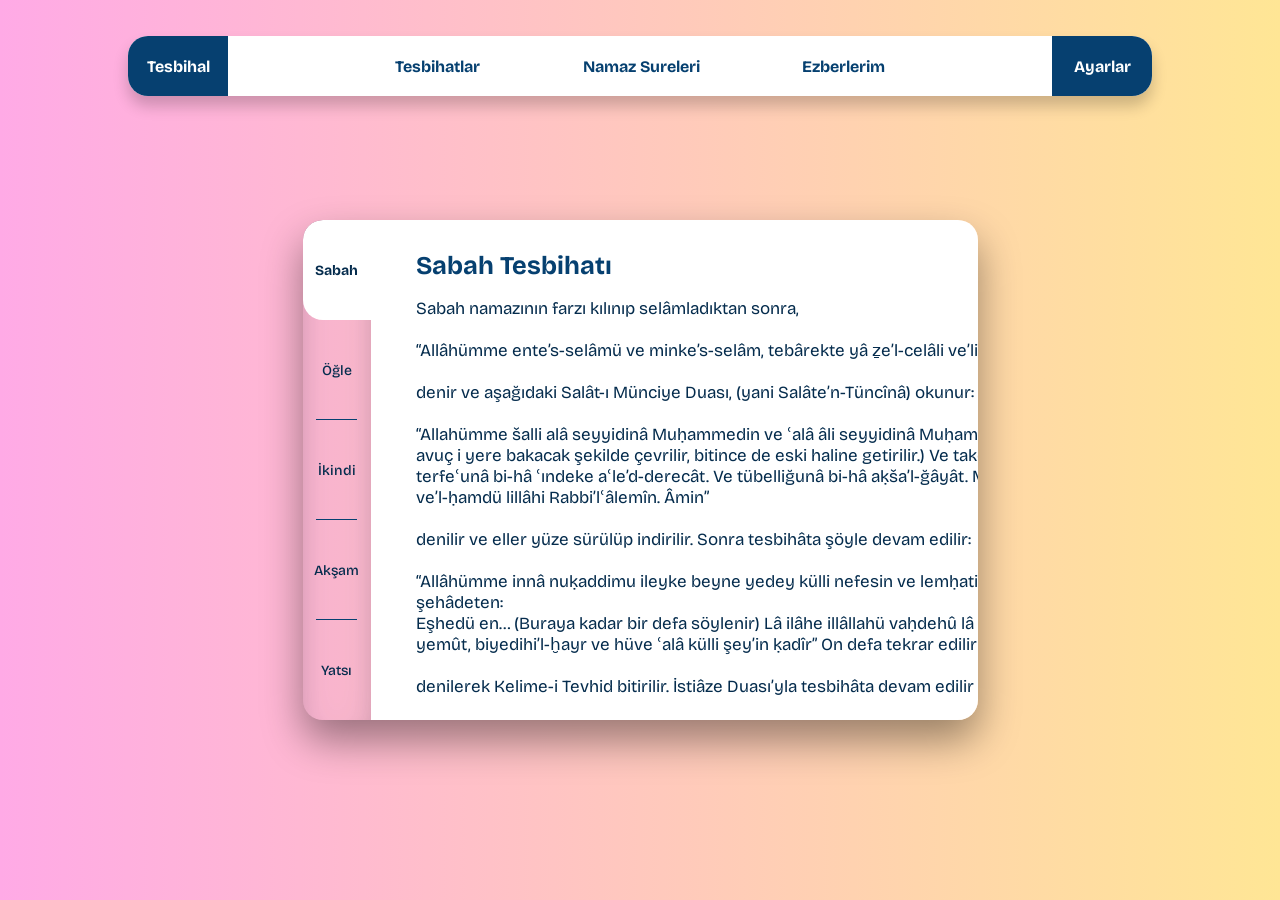
==== commit deff185e: "Update index.html" ====
--- a/index.html
+++ b/index.html
@@ -247,19 +247,342 @@
         </div>
         <div  class="icerik ic2" style="display: block">
             <h2>Öğle Tesbihatı</h2>
-            <p>İkinci başlığa ait detaylar burada yer alır.</p>
+            <p>Öğle namazının farzı kılınıp selâm verildikten sonra,
+
+“Allâhümme ente’s-selâmü ve minke’s-selâm, tebârekte yâ ẕe’l-celâli ve’likrâm” denir ve aşağıdaki Salat-ı MünciyeDuası (yani salat’en Tüncina) okunur.
+“Allahümme šalli alâ seyyidinâ Muḥammedin ve ʿalâ âli seyyidinâ Muḥammed. Šalâten tüncînâ bihâ min-cemîʿı’l-ehvâli ve’l-âfât. (“ve’l- âfât” derken avuç içleri yere bakacak şekilde çevrilir, bitince de eski haline getirilir.) Ve takḍîlenâ bi-hâ cemîʿa’l-ḥâcât. Ve tüṭahhirunâ bi-hâ min-cemîʿı’s-seyyiât. Ve terfeʿunâ bi-hâ ʿindeke aʿle’d-derecât. Ve tübelliğunâ bi-hâ aḳša’l-ğâyât. Min-cemîʿi’l-ḫayrâti fi’l-ḥayâti ve baʿde’l-memât. Âmin yâ Mucîbe’d-deʿavâti ve’l-ḥamdü lillâhi Rabbi’l-ʿâlemîn. Âmin” denilir ve eller yüze sürülüp indirilir.
+
+Öğle namazının son sünneti kılınır. Selâm ver­dik­ten sonra tesbihata şu dua ile devam edilir:
+
+“Sübḥânallahi velḥamdü lillâhi ve lâilâhe illâllahü vallahü ekber ve lâ ḥavle ve lâ ḳuvvete illâ billâhi’l-ʿaliyyi’l-ʿaẓîm.” Ve Âyete’l-Kürsî okunur: “Bismillâhirraḥmânirraḥîm. Allahü lâ ilâhe illâ hüve’l-ḥayyü’l-ḳayyûm. Lâ te’ḫuẕühû sinetün ve lâ nevm. Lehû mâ fi’s-semâvâti ve mâ fi’l-arḍi. Menẕelleẕî yeşfeʿu ʿindehû illâ bi-iẕnih. Yâʿlemü mâ beyne eydîhim ve mâ ḫalfehüm ve lâ yuḥîṭûne bişey’in min-ʿilmihî illâ bimâ şâe. Vesiʿa kürsiyyühü’s-semâvâti ve’l-arḍi. Ve lâ yeûdühû ḥıfẓuhümâ ve hüve’l-ʿaliyyü’l-ʿaẓîm.
+
+Şu tesbih sözleri tekrarlanır:
+
+“Ve hüve’l-‘aliyyü’l-‘az. îmu zü’l-celâli sübḥâ­ nellâh” (1 defa),
+
+“Sübḥânallâh” (33 defa)
+
+“Sübḥâne’l-bâḳî dâimeni’l-ḥamdülillâh” (1 defa),
+
+“Elḥamdülillâh” (33 defa)
+
+“Rabbi’l-‘âlemîne te‘âlâ şânühü Allâhü Ekber” (1 defa),
+
+“Allâhü Ekber” (33 defa)
+
+“Lâ ilâhe illâllahü, vaḥdehû, lâ şerîke leh, lehü’l-mülkü ve lehü’l-ḥamdü, yuḥyî ve yümît ve hüve ḥayyün lâ yemût, bi-yedihi’l-ḫayru ve hüve ʿalâ külli şey’in ḳadîr ve ileyhi’l-mašîr”
+
+denilir ve namaz du­a­sı yapılır. Duâdan sonra tesbihata şöyle devam edilir:
+
+“Faʿlem ennehu” (1 defa)
+
+“Lâ ilâhe illâllah” (33 defa söylenir.)
+
+“Muḥammedü’r-resûlüllâhi šallâllahü teʿâlâ ʿaleyhi vesellem.” (1 defa)
+
+“Bismillâhirraḥmânirraḥîm. İnnallâhe ve melâiketehû yüšallûne ʿale’nnebiy. Yâ eyyühelleẕîne âmenû šallû ʿaleyhi ve sellimû teslîmâ. Lebbeyk. Tesbihâtın burasında Peygamberimize (a.s.m.) şöyle salât ve selâm edilir:
+
+ 
+
+ 
+
+Allahümme šalli ʿalâ seyyidinâ Muḥammedin ve ʿalâ âli seyyidinâ Muḥammed. Biʿadedi külli dâin ve devâin ve bârik ve sellim ʿaleyhi ve ʿaleyhim kesîrâ.
+Allahümme šalli ʿalâ seyyidinâ Muḥammedin ve ʿalâ âli seyyidinâ Muḥammed. Biʿadedi külli dâin ve devâin ve bârik ve sellim ʿaleyhi ve ʿaleyhim kesîrâ.
+Allahümme šalli ʿalâ seyyidinâ Muḥammedin ve ʿalâ âli seyyidinâ Muḥammed. Biʿadedi külli dâin ve devâin ve bârik ve sellim ʿaleyhi ve ʿaleyhim kesîran kesîrâ.
+Šalli ve sellim yâ Rabbi ‘alâ ḥabîbike Muḥammedin ve ʿalâ cemîʿı’l-enbiyâi ve’l-mürselîn ve ʿalâ âli küllin ve šahbi küllin ecmaʿîn. Âmin ve’l-ḥamdü lillâhi Rabbi’l-âlemîn.
+
+Elfü elfi šalâtin ve elfü elfi selâmin ʿaleyke yâ Resûlallah.
+Elfü elfi šalâtin ve elfü elfi selâmin ʿaleyke yâ Ḥabîballah.
+Elfü elfi šalâtin ve elfü elfi selâmin ʿaleyke yâ emîne vaḥyillâh.
+Allahümme šalli ve sellim ve bârik ʿalâ seyyidinâ Muḥammedin ve ʿalâ âlihî ve ašḥâbihî bi-ʿadedi evraḳı’l-eşcâr ve emvâci’lbiḥâr ve ḳaṭarâti’l-emṭâr vağfir lenâ verḥamnâ velṭuf binâ ve bi-Üstâẕinâ Saʿîdi’n-Nursî (raḍiyallahu ʿanh) ve vâlideynâ ve bi-ṭalebeti Resâili’n-Nuri’š-šadıḳîne yâ ilâhenâ bi-külli šalâtin minhâ eşhedü en-lâilâhe illâllah ve eşhedü enne Muḥammeden Resûlüllâhi Šallallâhü ʿAleyhi Vesellem.”
+
+İsm-i A’zâm duası okunur:
+
+“Bismillâhirraḥmânirraḥîm.
+
+Yâ Cemîlu yâ Allah,
+Yâ Ḳarîbu yâ Allah
+Yâ Mucîbu yâ Allah,
+Yâ Ḥabîbu yâ Allah
+Yâ Raûfu yâ Allah,
+Yâ ʿAṭûfu yâ Allah
+Yâ Maʿrûfu yâ Allah,
+Yâ Lâṭîfu yâ Allah
+Yâ ʿAẓîmu yâ Allah,
+Yâ Ḥannânu yâ Allah
+Yâ Mennânu yâ Allah,
+Yâ Deyyânu yâ Allah
+Yâ Sübḥânu yâ Allah,
+Yâ Emânu yâ Allah
+Yâ Bürhânu yâ Allah,
+Yâ Sulṭânu yâ Allah
+Yâ Müsteʿânu yâ Allah,
+Yâ Muḥsinu yâ Allah
+Yâ Müteʿâlu yâ Allah,
+Yâ Raḥmânu yâ Allah
+Yâ Raḥîmu yâ Allah,
+Yâ Kerîmu yâ Allah
+Yâ Mecîdu yâ Allah,
+Yâ Ferdu yâ Allah
+Yâ Vitru yâ Allah,
+Yâ Eḥadu yâ Allah
+Yâ Šamedu yâ Allah,
+Yâ Maḥmûdu yâ Allah
+Yâ Šâdıḳa’l-Vaʿdi yâ Allah,
+Yâ ʿAliyyu yâ Allah
+Yâ Ğaniyyu yâ Allah,
+Yâ Şâfî yâ Allah
+Yâ Kâfî yâ Allah,
+Yâ Muʿâfî yâ Allah
+Yâ Bâḳî yâ Allah,
+Yâ Hâdî yâ Allah
+Yâ Ḳàdiru yâ Allah,
+Yâ Sâtiru yâ Allah
+Yâ Ḳahhâru yâ Allah,
+Yâ Cebbâru yâ Allah
+Yâ Ğaffâru yâ Allah,
+Yâ Fettâḥu yâ Allah”
+Avuçlar yukarı gelecek şekilde eller açılır:
+
+Yâ Rabbe’s-semâvâti ve’l-arḍı, yâ ẕe’l-celâli ve’l-ikrâm. Es’elüke bi-ḥaḳḳı hâẕihi’l-esmâi küllihâ entüšalliye ʿalâ seyyidinâ Muḥammedin ve ʿalâ âli Muḥammedin verḥam Muḥammeden kemâ šalleyte ve sellemte ve bârekte ve raḥimte ve teraḥḥamte ʿalâ İbrâhîme ve ʿalâ âli İbrâhîme fi’l-ʿâlemîn, Rabbenâ inneke ḥamîdü’m-mecîd, bi-raḥmetike yâ erḥamerrâḥimîn, ve’l-ḥamdülillâhi Rabbi’l-ʿâlemîn.”
+
+Fetih Sûresi’nin 27-29. âyetleri (Leḳad Šadaḳal­lâhü) okunur ve tesbihat sona erer.
+
+Bismillâhirraḥmânirraḥîm
+
+Leḳad šadaḳallâhü resûlehü’r-rü’yâ bi’lhaḳḳi letedḫulünne’l-mescide’l-ḥarâme inşâallâhü âminîne muḥalliḳîne ruûseküm ve muḳaššırîne lâ teḫafûne, feʿalime mâ lem ta’lemû fecaʿale min-dûni ẕâlike fetḥan ḳarîbâ. . Hüvelleẕî ersele rasûlehû bi’l-hüdâ ve dîni’lhaḳḳı li-yuẓhirahû ʿale’d-dîni küllihî ve kefâ billâhi şehîdâ. . Muḥammedü’r-resûlüllâhi ve’lleẕîne meʿahû eşiddâü ʿale’l-küffâri ruḥamâü beynehüm terâhüm rukkeʿan sücceden yebteğûne faḍlem-minallâhi ve rıḍvânâ, sîmâhüm fî-vücûhihim min-eseri’s-sücûd. Ẕâlike meselühüm fi’t-tevrâti ve meselühüm fi’l-incîli kezerʿin aḫrace şaṭ’ehû feâzerehû festağleẓa festevâ ʿalâ sûḳıhî yuʿcibü’z-zürrâʿa li-yağîẓa bi-himü’lküffâr. Veʿadallâhü’l-leẕîne âmenü ve ʿamilü’š- šâliḥâti minhum mağfiraten ve ecran ʿaẓîmâ.</p>
         </div>
         <div class="icerik ic3" style="display: block">
             <h2>İkindi Tesbihatı</h2>
-            <p>İkindi başlığa ait detaylar burada yer alır.</p>
+            <p>İkindi namazının farzı kılınıp selâm verildikten sonra, “Allâhümme ente’s-selâmü ve minke’s-selâm, tebârekte yâ ẕe’l-celâli ve’likrâm” denir ve aşağıdaki Salât-ı Münciye Duası, (yani Salâte’n-Tüncînâ) oku­nur: “Allahümme šalli alâ seyyidinâ Muḥammedin ve ʿalâ âli seyyidinâ Muḥammed. Šalâten tüncînâ bihâ min-cemîʿı’l-ehvâli ve’lâfât. (“ve’l-âfât” derken avuç içleri yere bakacak şekilde çevrilir, bitince de eski haline getirilir.) Ve takḍîlenâ bi-hâ cemîʿa’l-ḥâcât. Ve tüṭahhirunâ bi-hâ min-cemîʿı’s-seyyiât. Ve terfeʿunâ bi-hâ ʿındeke aʿle’d-derecât. Ve tübelliğunâ bi-hâ aḳša’l-ğâyât. Min-cemîʿı’lḫayrâti fi’l-ḥayâti ve baʿde’l-memât. Âmin yâ Mucîbe’d-deʿavâti ve’l-ḥamdü lillâhi Rabbi’lʿâlemîn. Âmin” denilir ve eller yüze sürülüp indirilir.
+
+Sonra namaz tesbihatına şu dua ile devam edi­lir: “Sübḥânallahi ve’l-ḥamdü lillâhi ve lâ ilâhe illâllahü vallahü ekber ve lâ ḥavle ve lâ ḳuvvete illâ billâhi’l-ʿaliyyi’l-ʿaẓîm.”Ve Âyete’l-Kürsî okunur: “Bismillâhirraḥmânirraḥîm. Allahü lâ ilâhe illâ hüve’l-ḥayyü’l-ḳayyûm. Lâ te’ḫuẕühû sinetün ve lâ nevm. Lehû mâ fi’s-semâvâti vemâ fi’l-arḍı. Menẕelleẕî yeşfeʿu ʿındehû illâ bi-iẕnih. Yâʿlemü mâ beyne eydîhim ve mâ ḫalfehüm ve lâ yuḥîṭûne bi-şey’in min-ʿılmihî illâ bi-mâ şâe. Vesiʿa kürsiyyühü’s-semâvâti ve’l-arḍi. Velâ yeûdü­ hû ḥıfẓuhümâ ve hüve’l-ʿaliyyü’l-ʿaẓîm.”
+
+Şu tesbih sözleri tekrarlanır: “Ve hüve’l-‘aliyyü’l-‘az. îmu zü’l-celâli sübḥâ­ nellâh” (1 defa), “Sübḥânallâh” (33 defa) “Sübḥâne’l-bâḳî dâimeni’l-ḥamdülillâh” (1 defa), “Elḥamdülillâh” (33 defa) “Rabbi’l-‘âlemîne te‘âlâ şânühü Allâhü Ekber” (1 defa), “Allâhü Ekber” (33 defa) “Lâ ilâhe illallâhü, vaḥdehû, lâ şerîke leh, lehü’l-mülkü ve lehü’l-ḥamdü, yuḥyî ve yümît ve hüve ḥayyün lâyemût, bi-yedihi’l-ḫayru ve hüve ʿalâ külli şey’in ḳadîrun ve ileyhi’l-mašîr” denilir ve na­maz duası yapılır.
+
+Duâdan sonra tesbihata şöyle devam edilir: “Faʿlem ennehu” (1 defa)
+“Lâ ilâhe illâllah” (33 defa) denilir ve ardından; “Muḥammedü’r-resûlüllâhi šallâllahü teʿâlâ ʿaleyhi vesellem.” (1 defa)
+
+“Bismillâhirraḥmânirraḥîm. İnnallâhe ve melâiketehû yüšallûne ʿale’nnebiy. Yâ eyyühelleẕîne âmenû šallû ʿaleyhi ve sellimû teslîmâ. Lebbeyk.
+
+Allahümme šalli ʿalâ seyyidinâ Muḥammedin ve ʿalâ âli seyyidinâ Muḥammed. Biʿadedi külli dâin ve devâin ve bârik ve sellim ʿaleyhi ve ʿaleyhim kesîrâ. Allahümme šalli ʿalâ seyyidinâ Muḥammedin ve ʿalâ âli seyyidinâ Muḥammed. Biʿadedi külli dâin ve devâin ve bârik ve sellim ʿaleyhi ve ʿaleyhim kesîrâ. Allahümme šalli ʿalâ seyyidinâ Muḥammedin ve ʿalâ âli seyyidinâ Muḥammed. Biʿadedi külli dâin ve devâin ve bârik ve sellim ʿaleyhi ve ʿaleyhim kesîran kesîrâ. Šalli ve sellim yâ Rabbi ʿalâ ḥabîbike Muḥammedin ve ʿalâ cemîʿı’l-enbiyâi ve’l-mürselîn ve ʿalâ âli küllin ve šahbi küllin ecmaʿîn. Âmin ve’l-ḥamdü lillâhi Rabbi’l-ʿâlemîn.
+
+Elfü elfi šalâtin ve elfü elfi selâmin ʿaleyke yâ Resûlallah.
+Elfü elfi šalâtin ve elfü elfi selâmin ʿaleyke yâ Ḥabîballah.
+Elfü elfi šalâtin ve elfü elfi selâmin ʿaleyke yâ emîne vaḥyillâh.
+Allahümme šalli ve sellim ve bârik ʿalâ seyyidinâ Muḥammedin ve ʿalâ âlihî ve ašḥâbihî bi-ʿadedi evraḳı’l-eşcâr ve emvâci’lbiḥâr ve ḳaṭarâti’l-emṭâr vağfir lenâ verḥamnâ velṭuf binâ ve bi-Üstâẕinâ Saʿîdi’n-Nursî (radiyallahu ʿanh) ve vâlideynâ ve bi-ṭalebeti Resâili’n-Nuri’š-šadıḳîne yâ ilâhenâ bi-külli šalâtin minhâ eşhedü en lâilâhe illâllah ve eşhedü enne Muḥammeden Resûlüllâhi Šallallâhü ʿAleyhi Ve sellem.”Aşağıdaki Duâ-i Tercümân-ı İsm-i A’zâm ile tes­bi­hata devam edilir:
+
+Sübḥâneke yâ Allah teʿâleyte yâ Raḥmân ecirnâ mine’n-nâr bi-ʿafvike yâ Raḥmân.
+Sübḥâneke yâ Raḥîm teʿâleyte yâ Kerîm ecirnâ mine’n-nâr bi-ʿafvike yâ Raḥmân.
+Sübḥâneke yâ Ḥamîd teʿâleyte yâ Ḥakîm ecirnâ mine’n-nâr bi-ʿafvike yâ Raḥmân.
+Sübḥâneke yâ Mecîd teʿâleyte yâ Melîk ecirnâ mine’n-nâr bi-ʿafvike yâ Raḥmân.
+Sübḥâneke yâ Ḳuddûs teʿâleyte yâ Selâm ecirnâ mine’n-nâr bi-ʿafvike yâ Raḥmân.
+Sübḥâneke yâ Mü’min teʿâleyte yâ Müheymin ecirnâ mine’n-nâr bi-ʿafvike yâ Raḥmân.
+Sübḥâneke yâ ʿAzîz teʿâleyte yâ Cebbâr ecirnâ mine’n-nâr bi-ʿafvike yâ Raḥmân.
+Sübḥâneke yâ Mütekebbîr teʿâleyte yâ Ḫàlık ecirnâ mine’n-nâr bi-ʿafvike yâ Raḥmân.
+Sübḥâneke yâ Evvel teʿâleyte yâ Âḫir ecirnâ mine’n-nâr bi-ʿafvike yâ Raḥmân.
+Sübḥâneke yâ Ẓâhir teʿâleyte yâ Bâṭın ecirnâ mine’n-nâr bi-ʿafvike yâ Raḥmân.
+Sübḥâneke yâ Bâri’ teʿâleyte yâ Mušavvir ecirnâ mine’n-nâr bi-ʿafvike yâ Raḥmân.
+Sübḥâneke yâ Tevvâb teʿâleyte yâ Vehhâb ecirnâ mine’n-nâr bi-ʿafvike yâ Raḥmân.
+Sübḥâneke yâ Bâis teʿâleyte yâ Vâris ecirnâ mine’n-nâr bi-ʿafvike yâ Raḥmân.
+Sübḥâneke yâ Ḳadîm teʿâleyte yâ Muḳîm ecirnâ mine’n-nâr bi-ʿafvike yâ Raḥmân.
+Sübḥâneke yâ Ferd teʿâleyte yâ Vitr ecirnâ mine’n-nâr bi-ʿafvike yâ Raḥmân.
+Sübḥâneke yâ Nûr teʿâleyte yâ Settâr ecirnâ mine’n-nâr bi-ʿafvike yâ Raḥmân.
+Sübḥâneke yâ Celîl teʿâleyte yâ Cemîl ecirnâ mine’n-nâr bi-ʿafvike yâ Raḥmân.
+Sübḥâneke yâ Ḳàhir teʿâleyte yâ Ḳàdir ecirnâ mine’n-nâr bi-ʿafvike yâ Raḥmân.
+Sübḥâneke yâ Melîk teʿâleyte yâ Muḳtedir ecirnâ mine’n-nâr bi-ʿafvike yâ Raḥmân.
+Sübḥâneke yâ ʿAlîm teʿâleyte yâ ʿAllâm ecirnâ mine’n-nâr bi-ʿafvike yâ Raḥmân.
+Sübḥâneke yâ ʿAẓîm teʿâleyte yâ Ğafûr ecirnâ mine’n-nâr bi-ʿafvike yâ Raḥmân.
+Sübḥâneke yâ Ḥalîm teʿâleyte yâ Vedûd ecirnâ mine’n-nâr bi-ʿafvike yâ Raḥmân.
+Sübḥâneke yâ Şehîd teʿâleyte yâ Şâhid ecirnâ mine’n-nâr bi-ʿafvike yâ Raḥmân.
+Sübḥâneke yâ Kebîr teʿâleyte yâ Müteʿâl ecirnâ mine’n-nâr bi-ʿafvike yâ Raḥmân.
+Sübḥâneke yâ Nûr teʿâleyte yâ Lâṭîf ecirnâ mine’n-nâr bi-ʿafvike yâ Raḥmân.
+Sübḥâneke yâ Semiʿ teʿâleyte yâ Kefîl ecirnâ mine’n-nâr bi-ʿafvike yâ Raḥmân.
+Sübḥâneke yâ Ḳarîb teʿâleyte yâ Bašîr ecirnâ mine’n-nâr bi-ʿafvike yâ Raḥmân.
+Sübḥâneke yâ Ḥaḳ teʿâleyte yâ Mübîn ecirnâ mine’n-nâr bi-ʿafvike yâ Raḥmân.
+Sübḥâneke yâ Raûf teʿâleyte yâ Raḥîm ecirnâ mine’n-nâr bi-ʿafvike yâ Raḥmân.
+Sübḥâneke yâ Ṭâhir teʿâleyte yâ Muṭahhir ecirnâ mine’n-nâr bi-ʿafvike yâ Raḥmân.
+Sübḥâneke yâ Mücemmil teʿâleyte yâ Mufaḍ­ ḍıl ecirnâ mine’n-nâr bi-ʿafvike yâ Raḥmân.
+Sübḥâneke yâ Muẓhir teʿâleyte yâ Münʿim ecirnâ mine’n-nâr bi-ʿafvike yâ Raḥmân.
+Sübḥâneke yâ Deyyân teʿâleyte yâ Sulṭân ecirnâ mine’n-nâr bi-ʿafvike yâ Raḥmân.
+Sübḥâneke yâ Ḥannân teʿâleyte yâ Mennân ecirnâ mine’n-nâr bi-ʿafvike yâ Raḥmân.
+Sübḥâneke yâ Eḥad teʿâleyte yâ Šamed ecirnâ mine’n-nâr bi-ʿafvike yâ Raḥmân.
+Sübḥâneke yâ Ḥayy teʿâleyte yâ Ḳayyûm ecirnâ mine’n-nâr bi-ʿafvike yâ Raḥmân.
+Sübḥâneke yâ ʿAdl teʿâleyte yâ Ḥakem ecirnâ mine’n-nâr bi-ʿafvike yâ Raḥmân.
+Sübḥâneke yâ Ferd teʿâleyte yâ Ḳuddûs ecirnâ mine’n-nâr bi-ʿafvike yâ Raḥmân.
+Avuçlar yukarı gelecek şekilde eller kaldırılır: “Sübḥâneke âhiyyen şerâhiyyen teʿâleyte lâ ilâhe illâ ente ecirnâ ve ecir Üstâẕenâ Saʿîde’n-Nursî (raḍıyallâhu ʿanh) ve vâlideynâ ve iḫvânenâ ve eḫavâtinâ ve ṭalebete Resâili’n-Nûri ve rufeḳàenâ ve aḥbâbene’l-mü’minîne’lmuḫlišîne mine’n-nâr. (Avuç içleri yere bakacak şekilde çevrilir.) Ve min-külli nâr vaḥ­ feẓnâ min-şerri’n-nefsi ve’ş-şeyṭân ve minşerri’l-cinni ve’l-insân ve min-şerri’l-bidʿati ve’ḍ-ḍalâlâti ve’l-ilḥâdi ve’ṭ-ṭuğyân. (Avuç iç­leri tekrar yukarıya baka­cak şekle getirilir.) Bi-ʿafvike yâ Mücîr, bi-faḍlike yâ Ğaffâr biraḥmetike yâ Erḥame’r-râḥimîn. Allahümm’e-dḫılne’l-Cennete meʿâ’l-ebrâr, bi­-şefâʿati nebiyyike’l-muḫtâr. Âmin, ve’lḥamdü lillâhi Rabbi’l-Âlemîn.”
+
+Nebe’ (Amme) Sûresi okunur ve tesbihat sona erer.
+
+“Bismillâhirraḥmânirraḥîm ʿAmme yetesêelûn . ʿAni’n-nebei’l-ʿaẓîm . Elleẓî hüm fîhi muḫtelifûn . Kellâ seyʿalemûn . Sümme kellâ seyʿalemûn . Elem necʿali’l-arḍa mihâdâ . Ve’l-cibâle evtâdâ . Ve ḫalaḳnâküm ezvâcâ . Ve ceʿalnâ nevmeküm sübâtâ . Ve ceʿalne’l-leyle libâsâ . Ve ceʿalne’n-nehâra meʿâşâ . Ve beneynâ fevḳaküm sebʿan şidâdâ . Ve ceʿalnâ sirâcev-vehhâcâ . Ve enzelnâ mine’l-mu’širâti mâen seccâcâ . Linuḫrice bihî ḥabbev-venebâtâ . Ve cennâtin elfâfâ . İnne yevme’l-fašli kâne mîḳàtâ . Yevme yünfeḫu fiššûri fete’tûne efvâcâ . Ve fütiḥatissemâü fekânet ebvâbâ . Ve süyyirati’l-cibâlü fekânet serâbâ . İnne Cehenneme kânet miršâdâ . Li’ṭ-ṭâğîne meâbâ . Lâbisîne fîhâ eḥḳàbâ . Lâ yeẕûḳùne fîhâ berdev-velâ şarâbâ . İllâ ḥamîmev-veğassâḳâ .cezâev-vifâḳâ . İnnehüm kânû lâ yercûne ḥisâbâ . Ve keẕẕebû bi-âyâtinâ kiẕẕâbâ . Ve külle şey’in aḥšaynâhü kitâbâ . Feẕûḳû felen-nezîdeküm illâ ʿaẕâbâ . İnne li’l-mütte­ ḳîne mefâzâ . Ḥadâiḳa ve aʿnâbâ . Ve kevâibe etrâbâ . Ve ke’sen dihâḳâ . Lâ yesmeʿûne fîhâ lağvev-velâ-kiẕẕâbâ . Cezâem-mi’rRabbike ʿaṭâen ḥisâbâ . Rabbi’s-semâvâti ve’l-arḍi vemâ beynehüme’r-raḥmâni lâ yemlikûne minhü ḫiṭâbâ . Yevme yeḳûmü’r-rûḥu ve’l-melâiketü šaffâ . Lâ yetekellemûne illâ men eẕine lehü’r-raḥmânü ve ḳâle šavâbâ . Ẕâlike’l-yevmü’l-haḳḳu femenşâetteḫaẕe ilâ Rabbihî meâbâ . İnnâ enẕernâküm ʿaẕâben ḳarîbâ, yevme yenẓuru’l-mer’ü mâ ḳaddemet yedâhü ve yeḳùlü’l-kâfiru yâ leytenî küntü tü­ râbâ.</p>
         </div>
         <div class="icerik ic4" style="display: block">
             <h2>Akşam Tesbihatı</h2>
-            <p>Dördüncü başlığa ait detaylar burada yer alır.</p>
+            <p>Akşam namazının farzı kılınıp selâm verildikten sonra, “Allâhümme ente’s-selâmü ve minke’s-selâm, tebârekte yâ ẕe’l-celâli ve’likrâm” denilir ve aşağıdaki Salât-ı Münciye Duası, (yani Salâte’n-Tüncînâ) oku­nur: “Allahümme šalli alâ seyyidinâ Muḥammedin ve ʿalâ âli seyyidinâ Muḥammed. Šalâten tüncînâ bihâ min-cemîʿı’l-ehvâli ve’lâfât. (“ve’l-âfât” derken avuç içleri yere bakacak şekilde çevrilir, bitince de eski haline getirilir.) Ve takḍîlenâ bi-hâ cemîʿa’l-ḥâcât. Ve tüṭahhirunâ bi-hâ min-cemîʿı’s-seyyiât. Ve terfeʿunâ bi-hâ ʿındeke aʿle’d-derecât. Ve tübelliğunâ bi-hâ aḳša’l-ğâyât. Min-cemîʿı’lḫayrâti fi’l-ḥayâti ve baʿde’l-memât. Âmin yâ Mucîbe’d-deʿavâti ve’l-ḥamdü lillâhi Rabbi’lʿâlemîn. Âmin” denilir ve eller yüze sürülüp indirilir.
+Akşam namazının son sünneti kılınır.Selam verdikten sonra,
+
+“Âmennâ bi-ennehü” (1 defa söylenir.) “Lâ ilâhe illâllahü, vaḥdehû, lâ şerîke leh, lehü’l-mülkü ve lehü’l-ḥamdü, yuḥyî ve yümît, bi-yedihi’l-ḫayr ve hüve ʿalâ külli şey’in ḳadîr.” (9 defa söy­lenir) dedikten sonra onuncuda “Lâ ilâhe illâllahü, vaḥdehû, lâ şerîke leh, lehü’l-mülkü ve lehü’l-ḥamdü, yuḥyî ve yümît ve hüve ḥayyün lâ yemût, bi-yedihi’l-ḫayr ve hüve ʿalâ külli şey’in ḳadîr ve ileyhi’l-mašîr.”İstiâze Duası’yla tesbihâta devam edilir (dua eder­ken eller kaldırılır ve avuç içleri yere bakacak şekilde tutulur):
+
+ 
+
+ 
+
+“Allahümme ecirnâ mine’n-nâr. (3, 5 veya 7 de­fa tekrar edilir.)
+Allahümme ecirnâ min-külli nâr.
+Allahümme ecirnâ min-fitneti’d-dîniyyeti ve’d-dünyeviyyeh.
+Allahümme ecirnâ min-fitneti âḫiri’z-zemân.
+Allahümme ecirnâ min-fitneti Mesîḥı’dDeccâli ve’s-Süfyân.
+Allahümme ecirnâ mine’ḍ-ḍalâlâti ve’l-bidʿıyyâti ve’l-beliyyât.
+Allahümme ecirnâ min-şerri’n-nefsi’lemmâreh.
+Allahümme ecirnâ min-şürûri’n-nüfûsi’lemmârâti’l-firʿavniyyeh.
+Allahümme ecirnâ min-şerri’n-nisâ.
+Allahümme ecirnâ min-belâi’n-nisâ.
+Allahümme ecirnâ min-fitneti’n-nisâ.
+Allahümme ecirnâ min-ʿaẕâbi’l-ḳabr.
+Allahümme ecirnâ min-ʿaẕâbi yevmi’lḳıyâmeh.
+Allahümme ecirnâ min-ʿaẕâbi Cehennem.
+Allahümme ecirnâ min-ʿaẕâbi ḳahrik.
+Allahümme ecirnâ min-ʿnâri ḳahrik.
+Allahümme ecirnâ min-ʿaẕâbi’l-ḳabri ve’nnîrân.
+Allahümme ecirnâ mine’r-riyâi ve’ssümʿati ve’l-ʿucubi ve’l-faḫr.
+Allahümme ecirnâmin-tecâvüzi’l-mülḥıdîn.
+Allahümme ecirnâ min-şerri’l-münâfiḳîn.
+Allahümme ecirnâ min-fitneti’l-fâsıḳîn.
+Allahümme ecirnâ ve ecir vâlideynâ ve ṭalebete Resâili’n-Nûri’š- šâdiḳîne fî-ḫıdmeti’l-Ḳur’âni ve’l-îmân. Ve aḥbâbene’l-mü’minîne’l-muḫlišîne ve aḳrabâenâ ve ecdâdenâ mine’n-nâr. (Bundan son­ra avuç içleri yukarı çevrilir.) Bi-ʿafvike yâ Mücîr, bi-faḍlike yâ Ğaffâr. Allâhümme’d-ḫılne’l-Cennete meʿâ’l-ebrâr. Allâhümme’d-ḫılne’l-Cennete meʿâ’l-ebrâr. Allâhümme’d-ḫılnâ ve edḫı’l-Üstâẕenâ Saʿîde’n-Nursî (radiyallâhu ʿanh) ve vâlideynâ ve ṭalebete Resâili’n-Nûri’š-šâdıḳîne ve iḫvânenâ ve eḫavâtinâ ve aḳrabâenâ ve ecdâdenâ ve aḥbâbene’l-mü’minîne’l-muḫlišîne fî-ḫıdmeti’l-îmâni ve’l-Ḳur’ân. El-Cennete meʿa’l-ebrâr bi-şefâati nebiyyike’l-muḫtar ve âlihi’l-eṭhâr ve ešḥâbihi’l-aḫyâr ve sellim mâ dâme’l-leylü ve’n-nehâr. Âmîn, ve’l-ḥamdü lillâhi Rabbi’lʿÂlemîn” denilir ve eller yüze sü­rülür.
+
+Sonra namaz tesbihatına şu dua ile devam edi­lir: “Sübḥânallahi ve’l-ḥamdü lillâhi ve lâ ilâhe illâllahü vallahü ekber ve lâ ḥavle ve lâ ḳuvvete illâ billâhi’l-ʿaliyyi’l-ʿaẓîm.”Ve Âyete’l-Kürsî okunur: “Bismillâhirraḥmânirraḥîm. Allahü lâ ilâhe illâ hüve’l-ḥayyü’l-ḳayyûm. Lâ te’ḫuẕühû sinetün ve lâ nevm. Lehû mâ fi’s-semâvâti vemâ fi’l-arḍı. Menẕelleẕî yeşfeʿu ʿındehû illâ bi-iẕnih. Yâʿlemü mâ beyne eydîhim ve mâ ḫalfehüm ve lâ yuḥîṭûne bi-şey’in min-ʿılmihî illâ bi-mâ şâe. Vesiʿa kürsiyyühü’s-semâvâti ve’l-arḍi. Velâ yeûdü­ hû ḥıfẓuhümâ ve hüve’l-ʿaliyyü’l-ʿaẓîm.”
+
+Şu tesbih sözleri tekrarlanır: “Ve hüve’l-‘aliyyü’l-‘azîmu zü’l-celâli sübḥâ­nellâh” (1 defa), “Sübḥânallâh” (33 defa) “Sübḥâne’l-bâḳî dâimeni’l-ḥamdülillâh” (1 defa), “Elḥamdülillâh” (33 defa) “Rabbi’l-‘âlemîne te‘âlâ şânühü Allâhü Ekber” (1 defa), “Allâhü Ekber” (33 defa) “Lâ ilâhe illallâhü, vaḥdehû, lâ şerîke leh, lehü’l-mülkü ve lehü’l-ḥamdü, yuḥyî ve yümît ve hüve ḥayyün lâyemût, bi-yedihi’l-ḫayru ve hüve ʿalâ külli şey’in ḳadîrun ve ileyhi’l-mašîr” denilir ve na­maz duası yapılır.
+
+Duâdan sonra tesbihata şöyle devam edilir: “Faʿlem ennehu” (1 defa) “Lâ ilâhe illâllah” (33 defa) denilir ve ardından; “Muḥammedü’r-resûlüllâhi šallâllahü teʿâlâ ʿaleyhi vesellem.” (1 defa)  “Bismillâhirraḥmânirraḥîm. İnnallâhe ve melâiketehû yüšallûne ʿale’nnebiy. Yâ eyyühelleẕîne âmenû šallû ʿaleyhi ve sellimû teslîmâ. Lebbeyk.
+
+Allahümme šalli ʿalâ seyyidinâ Muḥammedin ve ʿalâ âli seyyidinâ Muḥammed. Biʿadedi külli dâin ve devâin ve bârik ve sellim ʿaleyhi ve ʿaleyhim kesîrâ. Allahümme šalli ʿalâ seyyidinâ Muḥammedin ve ʿalâ âli seyyidinâ Muḥammed. Biʿadedi külli dâin ve devâin ve bârik ve sellim ʿaleyhi ve ʿaleyhim kesîrâ. Allahümme šalli ʿalâ seyyidinâ Muḥammedin ve ʿalâ âli seyyidinâ Muḥammed. Biʿadedi külli dâin ve devâin ve bârik ve sellim ʿaleyhi ve ʿaleyhim kesîran kesîrâ. Šalli ve sellim yâ Rabbi ʿalâ ḥabîbike Muḥammedin ve ʿalâ cemîʿı’l-enbiyâi ve’l-mürselîn ve ʿalâ âli küllin ve šahbi küllin ecmaʿîn. Âmin ve’l-ḥamdü lillâhi Rabbi’l-ʿâlemîn.
+
+Elfü elfi šalâtin ve elfü elfi selâmin ʿaleyke yâ Resûlallah.
+Elfü elfi šalâtin ve elfü elfi selâmin ʿaleyke yâ Ḥabîballah.
+Elfü elfi šalâtin ve elfü elfi selâmin ʿaleyke yâ emîne vaḥyillâh.
+Allahümme šalli ve sellim ve bârik ʿalâ seyyidinâ Muḥammedin ve ʿalâ âlihî ve ašḥâbihî bi-ʿadedi evraḳı’l-eşcâr ve emvâci’lbiḥâr ve ḳaṭarâti’l-emṭâr vağfir lenâ verḥamnâ velṭuf binâ ve bi-Üstâẕinâ Saʿîdi’n-Nursî (radiyallahu ʿanh) ve vâlideynâ ve bi-ṭalebeti Resâili’n-Nuri’š-šadıḳîne yâ ilâhenâ bi-külli šalâtin minhâ eşhedü en lâilâhe illâllah ve eşhedü enne Muḥammeden Resûlüllâhi Šallallâhü ʿAleyhi Ve sellem.”Aşağıdaki Duâ-i Tercümân-ı İsm-i A’zâm ile tes­bi­hata devam edilir:
+
+Yâ Cemîlu yâ Allah,
+Yâ Ḳarîbu yâ Allah
+Yâ Mucîbu yâ Allah,
+Yâ Ḥabîbu yâ Allah
+Yâ Raûfu yâ Allah,
+Yâ ʿAṭûfu yâ Allah
+Yâ Maʿrûfu yâ Allah,
+Yâ Lâṭîfu yâ Allah
+Yâ ʿAẓîmu yâ Allah,
+Yâ Ḥannânu yâ Allah
+Yâ Mennânu yâ Allah,
+Yâ Deyyânu yâ Allah
+Yâ Sübḥânu yâ Allah,
+Yâ Emânu yâ Allah
+Yâ Bürhânu yâ Allah,
+Yâ Sulṭânu yâ Allah
+Yâ Müsteʿânu yâ Allah,
+Yâ Muḥsinu yâ Allah
+Yâ Müteʿâlu yâ Allah,
+Yâ Raḥmânu yâ Allah
+Yâ Raḥîmu yâ Allah,
+Yâ Kerîmu yâ Allah
+Yâ Mecîdu yâ Allah,
+Yâ Ferdu yâ Allah
+Yâ Vitru yâ Allah,
+Yâ Eḥadu yâ Allah
+Yâ Šamedu yâ Allah,
+Yâ Maḥmûdu yâ Allah
+Yâ Šâdıḳa’l-Vaʿdi yâ Allah,
+Yâ ʿAliyyu yâ Allah
+Yâ Ğaniyyu yâ Allah,
+Yâ Şâfî yâ Allah
+Yâ Kâfî yâ Allah,
+Yâ Muʿâfî yâ Allah
+Yâ Bâḳî yâ Allah,
+Yâ Hâdî yâ Allah
+Yâ Ḳàdiru yâ Allah,
+Yâ Sâtiru yâ Allah
+Yâ Ḳahhâru yâ Allah,
+Yâ Cebbâru yâ Allah
+Yâ Ğaffâru yâ Allah,
+Yâ Fettâḥu yâ Allah
+Avuçlar yukarı gelecek şekilde eller açılır:”Yâ Rabbe’s-semâvâti ve’l-arḍı, yâ ẕe’l-celâli ve’l-ikrâm. Es’elüke bi-ḥaḳḳı hâẕihi’l-esmâi küllihâ entüšalliye ʿalâ seyyidinâ Muḥammedin ve ʿalâ âli Muḥammedin verḥam Muḥammeden kemâ šalleyte ve sellemte ve bârekte ve raḥimte ve teraḥḥamte ʿalâ İbrâhîme ve ʿalâ âli İbrâhîme fi’l-ʿâlemîn, Rabbenâ inneke ḥamîdü’m-mecîd, bi-raḥmetike yâ erḥamerrâḥimîn, ve’l-ḥamdülillâhi Rabbi’l-ʿâlemîn.
+Haşir Sûresi’nin 20-24. âyetleri (Lâyestevî) o­ku­na­rak tesbihat bitirilir.
+
+“Bismillâhirraḥmânirraḥîm Lâ yestevî ašḥâbü’n-nâri ve ašḥâbü’l-Cenneh. Ašḥâbü’l-Cenneti hümü’l-fâizûn. . Lev enzelnâ hâẕe’l-Ḳur’âne ʿalâ cebelin leraeytehû ḫâşiʿan mütešaddian min-ḫaşyetillâh. Ve tilke’l-emsâlü naḍribühâ linnâsi leʿallehüm yetefekkerûn. . Hüvallahü’l-leẕî lâ ilâhe illâ hû. ʿÂlimü’l-ğaybi ve’ş-şehâdeti. Hüve’rRaḥmânü’r-Raḥîm. . Hüvallâhü’l-leẕî lâ ilâhe illâ hû. El-Melikü’l-Ḳuddûsü’s-Selâmü’l-Mü’­ minü’l-Müheyminü’l-ʿAzîzü’l-Cebbârü’l-Mü­ tekebbir. Sübḥânellâhi ʿammâ yüşrikûn. . Hüvallâhü’l-Ḫàliḳu’l-Bâriü’l-Müšavviru lehü’lEsmâü’l-­Ḥüsnâ. Yüsebbiḥu lehû mâ fi’ssemâvâti ve’l-arḍi. Ve hüve’l-ʿAzîzü’l-Ḥakîm.”</p>
         </div>
         <div class="icerik ic5" style="display: block">
             <h2>Yatsı Tesbihatı</h2>
-            <p>Besinci başlığa ait detaylar burada yer alır.</p>
+            <p>Yatsı namazının farzı kılınıp selâm verildikten sonra, “Allâhümme ente’s-selâmü ve minke’s-selâm, tebârekte yâ ẕe’l-celâli ve’likrâm” denir. Daha sonra, “Allahümme šalli alâ seyyidinâ Muḥammedin ve ʿalâ âli seyyidinâ Muḥammed. Šalâten tüncînâ bihâ min-cemîʿı’l-ehvâli ve’l-âfât. (“ve’l- âfât” derken avuç içleri yere bakacak şekilde çevrilir, bitince de eski haline getirilir.) Ve takḍîlenâ bi-hâ cemîʿa’l-ḥâcât. Ve tüṭahhirunâ bi-hâ min-cemîʿı’s-seyyiât. Ve terfeʿunâ bi-hâ ʿindeke aʿle’d-derecât. Ve tübelliğunâ bi-hâ aḳša’l-ğâyât. Min-cemîʿi’l-ḫayrâti fi’l-ḥayâti ve baʿde’l-memât. Âmin yâ Mucîbe’d-deʿavâti ve’l-ḥamdü lillâhi Rabbi’l-ʿâlemîn. Âmin” denilir ve eller yüze sürülüp indirilir.
+
+Yatsı namazının son sünneti ve Vitir namazı kılındıktan sonra tesbihata şu dua ile devam edilir: “Sübḥânallahi velḥamdü lillâhi ve lâilâhe illâllahü vallahü ekber ve lâ ḥavle ve lâ ḳuvvete illâ billâhi’l-ʿaliyyi’l-ʿaẓîm.” Ve Âyete’l-Kürsî okunur: “Bismillâhirraḥmânirraḥîm. Allahü lâ ilâhe illâ hüve’l-ḥayyü’l-ḳayyûm. Lâ te’ḫuẕühû sinetün ve lâ nevm. Lehû mâ fi’s-semâvâti ve mâ fi’l-arḍi. Menẕelleẕî yeşfeʿu ʿindehû illâ bi-iẕnih. Yâʿlemü mâ beyne eydîhim ve mâ ḫalfehüm ve lâ yuḥîṭûne bişey’in min-ʿilmihî illâ bimâ şâe. Vesiʿa kürsiyyühü’s-semâvâti ve’l-arḍi. Ve lâ yeûdühû ḥıfẓuhümâ ve hüve’l-ʿaliyyü’l-ʿaẓîm.
+
+Şu tesbih sözleri tekrarlanır: “Ve hüve’l-‘aliyyü’l-‘az. îmu zü’l-celâli sübḥâ­ nellâh” (1 defa), “Sübḥânallâh” (33 defa) “Sübḥâne’l-bâḳî dâimeni’l-ḥamdülillâh” (1 defa), “Elḥamdülillâh” (33 defa) “Rabbi’l-‘âlemîne te‘âlâ şânühü Allâhü Ekber” (1 defa), “Allâhü Ekber” (33 defa) “Lâ ilâhe illâllahü, vaḥdehû, lâ şerîke leh, lehü’l-mülkü ve lehü’l-ḥamdü, yuḥyî ve yümît ve hüve ḥayyün lâ yemût, bi-yedihi’l-ḫayru ve hüve ʿalâ külli şey’in ḳadîr ve ileyhi’l-mašîr” denilir ve namaz du­a­sı yapılır. Duâdan sonra tesbihata şöyle devam edilir: “Faʿlem ennehu” (1 defa) “Lâ ilâhe illâllah” (33 defa söylenir.) “Muḥammedü’r-resûlüllâhi šallâllahü teʿâlâ ʿaleyhi vesellem.” (1 defa) Tesbihâtın burasında Peygamberimize (a.s.m.) şöyle salât ve selâm edilir: “Bismillâhirraḥmânirraḥîm. İnnallâhe ve melâiketehû yüšallûne ʿale’nnebiy. Yâ eyyühelleẕîne âmenû šallû ʿaleyhi ve sellimû teslîmâ. Lebbeyk.
+
+ 
+
+Allahümme šalli ʿalâ seyyidinâ Muḥammedin ve ʿalâ âli seyyidinâ Muḥammed. Biʿadedi külli dâin ve devâin ve bârik ve sellim ʿaleyhi ve ʿaleyhim kesîrâ.
+Allahümme šalli ʿalâ seyyidinâ Muḥammedin ve ʿalâ âli seyyidinâ Muḥammed. Biʿadedi külli dâin ve devâin ve bârik ve sellim ʿaleyhi ve ʿaleyhim kesîrâ.
+Allahümme šalli ʿalâ seyyidinâ Muḥammedin ve ʿalâ âli seyyidinâ Muḥammed. Biʿadedi külli dâin ve devâin ve bârik ve sellim ʿaleyhi ve ʿaleyhim kesîran kesîrâ.
+Šalli ve sellim yâ Rabbi ‘alâ ḥabîbike Muḥammedin ve ʿalâ cemîʿı’l-enbiyâi ve’l-mürselîn ve ʿalâ âli küllin ve šahbi küllin ecmaʿîn. Âmin ve’l-ḥamdü lillâhi Rabbi’l-âlemîn.
+
+Elfü elfi šalâtin ve elfü elfi selâmin ʿaleyke yâ Resûlallah.
+Elfü elfi šalâtin ve elfü elfi selâmin ʿaleyke yâ Ḥabîballah.
+Elfü elfi šalâtin ve elfü elfi selâmin ʿaleyke yâ emîne vaḥyillâh.
+Allahümme šalli ve sellim ve bârik ʿalâ seyyidinâ Muḥammedin ve ʿalâ âlihî ve ašḥâbihî bi-ʿadedi evraḳı’l-eşcâr ve emvâci’lbiḥâr ve ḳaṭarâti’l-emṭâr vağfir lenâ verḥamnâ velṭuf binâ ve bi-Üstâẕinâ Saʿîdi’n-Nursî (raḍiyallahu ʿanh) ve vâlideynâ ve bi-ṭalebeti Resâili’n-Nuri’š-šadıḳîne yâ ilâhenâ bi-külli šalâtin minhâ eşhedü en-lâilâhe illâllah ve eşhedü enne Muḥammeden Resûlüllâhi Šallallâhü ʿAleyhi Vesellem.”
+
+İsm-i A’zâm duası okunur:
+
+“Bismillâhirraḥmânirraḥîm.
+
+Yâ Cemîlu yâ Allah,
+Yâ Ḳarîbu yâ Allah
+Yâ Mucîbu yâ Allah,
+Yâ Ḥabîbu yâ Allah
+Yâ Raûfu yâ Allah,
+Yâ ʿAṭûfu yâ Allah
+Yâ Maʿrûfu yâ Allah,
+Yâ Lâṭîfu yâ Allah
+Yâ ʿAẓîmu yâ Allah,
+Yâ Ḥannânu yâ Allah
+Yâ Mennânu yâ Allah,
+Yâ Deyyânu yâ Allah
+Yâ Sübḥânu yâ Allah,
+Yâ Emânu yâ Allah
+Yâ Bürhânu yâ Allah,
+Yâ Sulṭânu yâ Allah
+Yâ Müsteʿânu yâ Allah,
+Yâ Muḥsinu yâ Allah
+Yâ Müteʿâlu yâ Allah,
+Yâ Raḥmânu yâ Allah
+Yâ Raḥîmu yâ Allah,
+Yâ Kerîmu yâ Allah
+Yâ Mecîdu yâ Allah,
+Yâ Ferdu yâ Allah
+Yâ Vitru yâ Allah,
+Yâ Eḥadu yâ Allah
+Yâ Šamedu yâ Allah,
+Yâ Maḥmûdu yâ Allah
+Yâ Šâdıḳa’l-Vaʿdi yâ Allah,
+Yâ ʿAliyyu yâ Allah
+Yâ Ğaniyyu yâ Allah,
+Yâ Şâfî yâ Allah
+Yâ Kâfî yâ Allah,
+Yâ Muʿâfî yâ Allah
+Yâ Bâḳî yâ Allah,
+Yâ Hâdî yâ Allah
+Yâ Ḳàdiru yâ Allah,
+Yâ Sâtiru yâ Allah
+Yâ Ḳahhâru yâ Allah,
+Yâ Cebbâru yâ Allah
+Yâ Ğaffâru yâ Allah,
+Yâ Fettâḥu yâ Allah”
+Avuçlar yukarı gelecek şekilde eller açılır:
+
+Yâ Rabbe’s-semâvâti ve’l-arḍı, yâ ẕe’l-celâli ve’l-ikrâm. Es’elüke bi-ḥaḳḳı hâẕihi’l-esmâi küllihâ entüšalliye ʿalâ seyyidinâ Muḥammedin ve ʿalâ âli Muḥammedin verḥam Muḥammeden kemâ šalleyte ve sellemte ve bârekte ve raḥimte ve teraḥḥamte ʿalâ İbrâhîme ve ʿalâ âli İbrâhîme fi’l-ʿâlemîn, Rabbenâ inneke ḥamîdü’m-mecîd, bi-raḥmetike yâ erḥamerrâḥimîn, ve’l-ḥamdülillâhi Rabbi’l-ʿâlemîn.”
+
+Bakara Sûresi’nin285-286.âyetleri(Âmene’r-re­sûlü) okunur ve tesbihat sona erer.
+
+“Bismillâhirraḥmânirraḥîm Âmene’r-resûlü bimâ ünzile ileyhi mir’rabbihî ve’l-mü’minûn. Küllün âmene billâhi ve melâiketihî ve kütübihî ve rusulih. Lâ nûferriḳu beyne ehadim‑mirrusulih. Ve ḳàlû semiʿnâ ve aṭaʿnâ ğufrâneke rabbenâ ve ileyke’l-mašîr . Lâ yükellifullâhü nefsen illâ vüsʿahâ. Lehâ mâ kesebet ve ʿaleyhâ mektesebet. Rabbenâ lâ tüâḫiẕnâ in-nesînâ ev aḫṭaʿnâ. Rabbenâ velâ taḥmil ʿaleynâ išran kemâ ḥameltehû ʿalelleẕîne min-ḳablinâ. Rabbenâ velâ tüḥammilnâ mâ lâ ṭâḳate lenâ bih. Vaʿfü ʿannâ, vağfir le-nâ, verḥamnâ, ente mevlânâ fenšurnâ ʿale’l-ḳavmil kâfirîn.</p>
         </div>
         </div>
       </div>
--- a/style.css
+++ b/style.css
@@ -25,13 +25,15 @@
     "wdth" 100;
 }
 
+
+
 .top-bar {
     position: fixed;
     top: 4vh;
     left: 10%;
     width: 80%;
     min-width: 510px;
-    height: 50px;
+    height: 60px;
     background-color: white;
     color: var(--dahakoyu-mavi);
     display: flex;
@@ -51,6 +53,8 @@
 
 .top-bar .anabar{
     display: flex;
+
+    
      
     
     width: 100%;
@@ -62,7 +66,7 @@
 .top-bar .anabar .orta {
     display: flex;
     align-items: center;
-
+    
     
     text-decoration: dotted;
     
@@ -70,7 +74,7 @@
 
 .anabar .logo{
     background-color: var(--koyu-mavi);
-    height: 50px;
+    height: 60px;
     width: 100px;
     border-radius: 20px 0 0 20px;
     color: white;
@@ -82,7 +86,7 @@
 }
 
 .orta a {
-    font-size: 12px;
+    font-size: 16px;
     color: var(--koyu-mavi);
     text-decoration: none;
     padding: 0 4vw;
@@ -93,7 +97,7 @@
 .orta a:hover {
     background-color: var(--koyu-mavi);
     color: white;
-    height: 50px;
+    height: 60px;
     
     transition: 0.5s;
     display: flex;
@@ -104,8 +108,9 @@
 }
 
 .anabar .sag  a{
+    font-size: 16px;
     background-color: var(--koyu-mavi);
-    height: 50px;
+    height: 60px;
     width: 100px;
     border-radius: 0 20px 20px 0;
     color: white;
@@ -249,21 +254,21 @@
 .anadiv:hover {
     animation-play-state: paused;
     transform: translateY(0); /* Mouse üzerindeyken sabit kalsın */
-    height: 500px;
+    height: 600px;
     
 }
 
 .anadiv {
     display: flex;
-    height: 400px; /* Sabit bir yükseklik verdik ki sağ taraf kayabilsin */
+    height: 500px; /* Sabit bir yükseklik verdik ki sağ taraf kayabilsin */
     border: 3px var(--acik-mavi);
     border-radius: 20px;
     overflow: hidden;
     box-sizing: border-box;
     width: 75vh;
     box-shadow: 0 20px 40px rgba(0,0,0,0.4);
-    transition: 0.2s;
-    margin-top: 60px;
+    transition: 0.3s;
+    margin-top: 40px;
     
 }
 
@@ -301,7 +306,7 @@
     border-bottom-left-radius: 20px;
     background-color: var(--mavi) 1;
     color: var(--dahakoyu-mavi);
-    font-size: 12px;
+    font-size: 14px;
     font-weight: 500;
 
     position: relative;
@@ -315,6 +320,8 @@
     background-color: rgba(255, 255, 255, 0.4);
     transition: 0.5s;
 }   
+
+@media screen and (min-width: 768px) {
 
 .tab-link::after {
     content: ""; /* İçerik boş olmalı */
@@ -358,7 +365,7 @@
     transition: 1;
 }
 
-
+}
 
 
 /* Aktif başlık ve Sağ Panel Renk Uyumu */
@@ -377,6 +384,8 @@
     color: var(--dahakoyu-mavi);
     overflow: hidden;
 
+    font-size: 17px;
+
 
 }
 
@@ -393,14 +402,14 @@
 }
 
 ::-webkit-scrollbar {
-    width: 8px;
+    width: 10px;
     
 }
 
 ::-webkit-scrollbar-track {
   background: rgb(233, 233, 233);
-  padding: 10px;
-  margin: 80px;
+  padding: 0;
+  margin: 80px 0 115px 0;
   border-radius: 20px;
   
   
@@ -472,8 +481,8 @@
     min-width: 100px;
     width: max-content;
     
-    max-width: 300px;
-    font-size: 14px;
+    max-width: 500px;
+    font-size: 17px;
     opacity: 0;
     visibility: hidden;
     transition: all 0.3s ease;
@@ -488,3 +497,269 @@
     visibility: visible;
     
 }
+
+
+/* Masaüstü kodların yukarıda kalır... */
+
+/* 768px ve altı cihazlar (Telefonlar) için geçerli kurallar */
+@media screen and (max-width: 768px) {
+
+/* ---------top-bar--------------------------------------------------- */
+
+    
+
+
+    .top-bar {
+    position: fixed;
+    top: 0;
+    left: 0;
+    width: 100%;
+    
+    height: 60px;
+    background-color: rgba(255, 255, 255, 0.404);
+    color: var(--dahakoyu-mavi);
+    display: flex;
+    align-items: center ;
+    justify-content: center;
+    font-size: 12px;
+    font-weight: bold;
+    z-index: 10;
+    box-shadow: 0 10px 15px rgba(0,0,0,0.2);
+    border-radius: 0;
+
+
+
+    
+    
+}
+
+.top-bar .anabar{
+    display: flex;
+
+    
+     
+    
+    width: 100%;
+
+    align-items: center;
+    justify-content: space-between;
+}
+
+.top-bar .anabar .orta {
+    display: flex;
+    align-items: center;
+    
+    
+    text-decoration: dotted;
+    
+}
+
+.anabar .logo{
+    background-color: rgba(255, 255, 255, 0.527);
+    height: 60px;
+    width: 100px;
+    border-radius: 0;
+    color: rgb(87, 9, 67);
+    font-size: 16px;
+    display: flex;
+    align-items: center;   
+    justify-content: center;
+    text-decoration: none;
+}
+
+.orta a {
+    font-size: 16px;
+    color: var(--koyu-mavi);
+    text-decoration: none;
+    padding: 0 4vw;
+    display: flex;
+    
+}
+
+.orta a:hover {
+    background-color: var(--koyu-mavi);
+    color: white;
+    height: 60px;
+    
+    transition: 0.5s;
+    display: flex;
+    align-items: center;
+    
+    
+
+}
+
+.anabar .sag  a{
+    font-size: 16px;
+    background-color: rgba(255, 255, 255, 0.527);
+    height: 60px;
+    width: 100px;
+    border-radius: 0;
+    color: rgb(87, 9, 67);
+
+    display: flex;
+    align-items: center;   
+    justify-content: center;
+
+    text-decoration: none;
+
+    
+}
+
+/* ------------------------------------------------------------------ */
+
+    
+    /* Yan yana olan panelleri alt alta getir */
+    .anadiv {
+        flex-direction: column; 
+    }
+
+    .anadiv:hover {
+    animation-play-state: paused;
+    
+    height: 700px;
+    
+    }
+
+    .anadiv {
+    display: flex;
+    height: 700px; /* Sabit bir yükseklik verdik ki sağ taraf kayabilsin */
+    border: 3px var(--acik-mavi);
+    border-radius: 20px;
+    overflow: hidden;
+    box-sizing: border-box;
+    width: 75vh;
+    box-shadow: 0 20px 40px rgba(0,0,0,0.4);
+    transition: 0.3s;
+    margin-top: 40px;
+
+    animation: none;
+    
+    }
+
+    .solpanel, .sagpanel {
+        width: 100%; /* Paneller ekranı tam kaplasın */
+        height: auto;
+        
+    }
+
+    .solpanel{
+        display: flex;
+        flex-direction: row;
+        height: 1vh;
+        box-shadow: none;
+    }
+
+    .solpanel:hover {
+        height: none;
+        flex: 0.6;
+    }
+
+    .tab-link {
+    flex: 2; /* 5 başlık olduğu için her biri %20 yükseklik kaplar */
+    border: none;
+     
+    border-top-left-radius: 20px;
+    border-top-right-radius: 20px;
+    border-bottom-left-radius: 0;
+    background-color: var(--mavi) 1;
+    color: var(--dahakoyu-mavi);
+    font-size: 14px;
+    font-weight: 500;
+
+    position: relative;
+
+    cursor: default;
+    transition: 0.3s;
+    transition: color 0.5s ease;
+    }
+
+.tab-link::after {
+    content: ""; /* İçerik boş olmalı */
+    position: absolute;
+    left: 0px; /* Butonun sagına koy */
+    top: 20%; /* yukardan aşağı %10 boşluk bırak (%80 genişlik kalır) */
+    width: 1px; /* Çizginin genişliği */
+    height: 60%; /* Çizginin kalınlığı */
+    background-color: var(--koyu-mavi); /* Çizginin rengi */
+
+    transition: background-color 0.5s ease;
+    
+    }
+
+    label[for=tab1]::after{
+    display: none;
+}
+label[for=tab5]::after{
+    display: absolute;
+}
+
+/* Hangi radyo buton seçiliyse (checked), ona ait olan label'ın ::after çizgisini gizle */
+#tab1:checked ~ .anadiv .solpanel label[for="tab2"]::after,
+#tab2:checked ~ .anadiv .solpanel label[for="tab3"]::after,
+#tab3:checked ~ .anadiv .solpanel label[for="tab4"]::after,
+#tab4:checked ~ .anadiv .solpanel label[for="tab5"]::after,
+#tab5:checked ~ .anadiv .solpanel label[for="tab5"]::after {
+    display: none;
+}
+
+/* Aktif butonun bir üstündeki butonun çizgisini de gizle */
+#tab2:checked ~ .anadiv .solpanel label[for="tab2"]::after,
+#tab3:checked ~ .anadiv .solpanel label[for="tab3"]::after,
+#tab4:checked ~ .anadiv .solpanel label[for="tab4"]::after,
+#tab5:checked ~ .anadiv .solpanel label[for="tab5"]::after {
+    display: none;
+}
+
+
+#tab4:checked ~ .anadiv .solpanel label::after,
+#tab5:checked ~ .anadiv .solpanel label::after {
+    color: white;
+    background-color: white;
+    transition: 1;
+}
+
+
+
+    /* Yazı boyutlarını küçült */
+    p {
+        font-size: 16px;
+    }
+
+    /* Baloncuğu (Tooltip) mobilde devasa yapma */
+    .tooltip-kelime::after {
+        width: 90%;
+        left: 5%;
+        transform: none;
+        max-width: none;
+        bottom: 110%;
+    }
+
+
+    .sagpanel {
+        flex: 7;
+        background-color: white;
+        overflow-y: auto;
+           /* Sadece içerik taşarsa bar çıksın */
+        position: relative;
+        height: 100%;        /* anadiv'in boyuna eşitle */
+        z-index: 5;          /* Tooltip'in altında kalması için */
+    }
+
+    
+
+
+}
+
+.icerik {
+    
+    width: 90vw;
+    padding-left: 2vw;
+}
+    
+    /* B rengi (İçerikle aynı) */
+
+.tab-icerik {
+    display: none; /* Varsayılan olarak gizli */
+}
+}
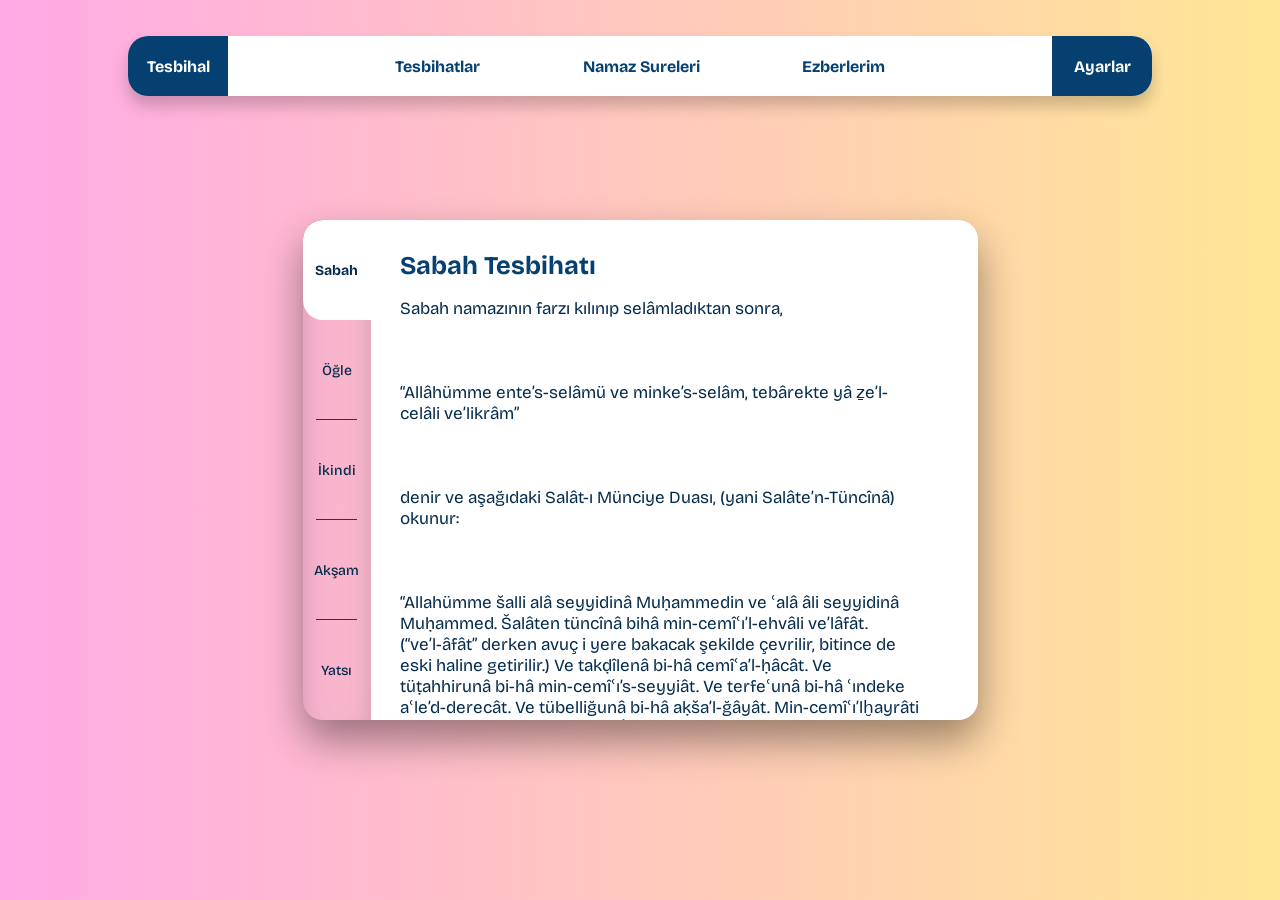
==== commit 8e45c634: "Update index.html" ====
--- a/index.html
+++ b/index.html
@@ -57,11 +57,15 @@
           <p>
             Sabah namazının farzı kılınıp selâmladıktan sonra,
 <br><br>
+<br><br>
 <span class="tooltip-kelime" data-bilgi="“Allah’ım! Sen selâmsın (esenlik ve kusursuzluk sahibisin), selâm (esenlik) Sendendir.
 Ey celâl ve ikram sahibi! Sen ne yücesin (ne mübareksin).”">“Allâhümme ente’s-selâmü ve minke’s-selâm, tebârekte yâ ẕe’l-celâli ve’likrâm”</span>
 <br><br>
+<br><br>
 denir ve aşağıdaki Salât-ı Münciye Duası, (yani Salâte’n-Tüncînâ) oku­nur:
 <br><br>
+<br><br>
+
 <span class="tooltip-kelime" data-bilgi="“Allah’ım! Efendimiz Muhammed’e ve Efendimiz Muhammed’in âline (ailesine) salât eyle.
 Öyle bir salât olsun ki, onunla bizi bütün korkulardan ve afetlerden kurtarasın.
 Onunla bütün ihtiyaçlarımızı gideresin.
--- a/style.css
+++ b/style.css
@@ -246,6 +246,8 @@
     
     /* Animasyonu başlat */
     animation: salinim 4s ease-in-out infinite; 
+
+    
 
     
 }
@@ -321,7 +323,7 @@
     transition: 0.5s;
 }   
 
-@media screen and (min-width: 768px) {
+@media (min-width: 768px) {
 
 .tab-link::after {
     content: ""; /* İçerik boş olmalı */
@@ -502,7 +504,7 @@
 /* Masaüstü kodların yukarıda kalır... */
 
 /* 768px ve altı cihazlar (Telefonlar) için geçerli kurallar */
-@media screen and (max-width: 768px) {
+@media (max-width: 768px) {
 
 /* ---------top-bar--------------------------------------------------- */
 
@@ -521,7 +523,7 @@
     display: flex;
     align-items: center ;
     justify-content: center;
-    font-size: 12px;
+    font-size: 8px;
     font-weight: bold;
     z-index: 10;
     box-shadow: 0 10px 15px rgba(0,0,0,0.2);
@@ -536,7 +538,7 @@
 .top-bar .anabar{
     display: flex;
 
-    
+    font-size: 12px;
      
     
     width: 100%;
@@ -560,7 +562,7 @@
     width: 100px;
     border-radius: 0;
     color: rgb(87, 9, 67);
-    font-size: 16px;
+    font-size: 12px;
     display: flex;
     align-items: center;   
     justify-content: center;
@@ -568,10 +570,10 @@
 }
 
 .orta a {
-    font-size: 16px;
+    font-size: 12px;
     color: var(--koyu-mavi);
     text-decoration: none;
-    padding: 0 4vw;
+    padding: 0 2vw;
     display: flex;
     
 }
@@ -590,7 +592,7 @@
 }
 
 .anabar .sag  a{
-    font-size: 16px;
+    font-size: 12px;
     background-color: rgba(255, 255, 255, 0.527);
     height: 60px;
     width: 100px;
@@ -612,6 +614,8 @@
     /* Yan yana olan panelleri alt alta getir */
     .anadiv {
         flex-direction: column; 
+
+        
     }
 
     .anadiv:hover {
@@ -640,6 +644,7 @@
     .solpanel, .sagpanel {
         width: 100%; /* Paneller ekranı tam kaplasın */
         height: auto;
+        
         
     }
 
@@ -674,6 +679,11 @@
     transition: color 0.5s ease;
     }
 
+
+    .tablink:hover {
+        background-color: rgb(150, 150, 150);
+    }
+
 .tab-link::after {
     content: ""; /* İçerik boş olmalı */
     position: absolute;
@@ -687,6 +697,16 @@
     
     }
 
+    /* Aktif Butonun Rengini Değiştirmek */
+#tab1:checked ~ .anadiv .solpanel label[for="tab1"],
+#tab2:checked ~ .anadiv .solpanel label[for="tab2"],
+#tab3:checked ~ .anadiv .solpanel label[for="tab3"],
+#tab4:checked ~ .anadiv .solpanel label[for="tab4"],
+#tab5:checked ~ .anadiv .solpanel label[for="tab5"] {
+    background-color: white;
+    font-weight: bold;
+}
+
     label[for=tab1]::after{
     display: none;
 }
@@ -738,7 +758,7 @@
 
     .sagpanel {
         flex: 7;
-        background-color: white;
+        background-color: rgb(255, 255, 255);
         overflow-y: auto;
            /* Sadece içerik taşarsa bar çıksın */
         position: relative;
@@ -749,17 +769,41 @@
     
 
 
-}
-
-.icerik {
+
+
+    .icerik {
     
     width: 90vw;
     padding-left: 2vw;
-}
+    }
     
     /* B rengi (İçerikle aynı) */
 
-.tab-icerik {
+    .tab-icerik {
     display: none; /* Varsayılan olarak gizli */
-}
-}
+    }
+
+}
+
+@media (max-width: 500px) {
+    .logo , .sag {
+        /* Bazı öğeleri mobilde gizle */
+        display: none; 
+    }
+    .anabar .logo{
+        display: none;
+    }
+
+    .anabar{
+        width: min-content;
+        display: flex;
+        justify-content: space-around;
+        align-items: center;
+        
+        
+    }
+
+    .anabar a{
+        margin: 2vw 6vw;
+    }
+}
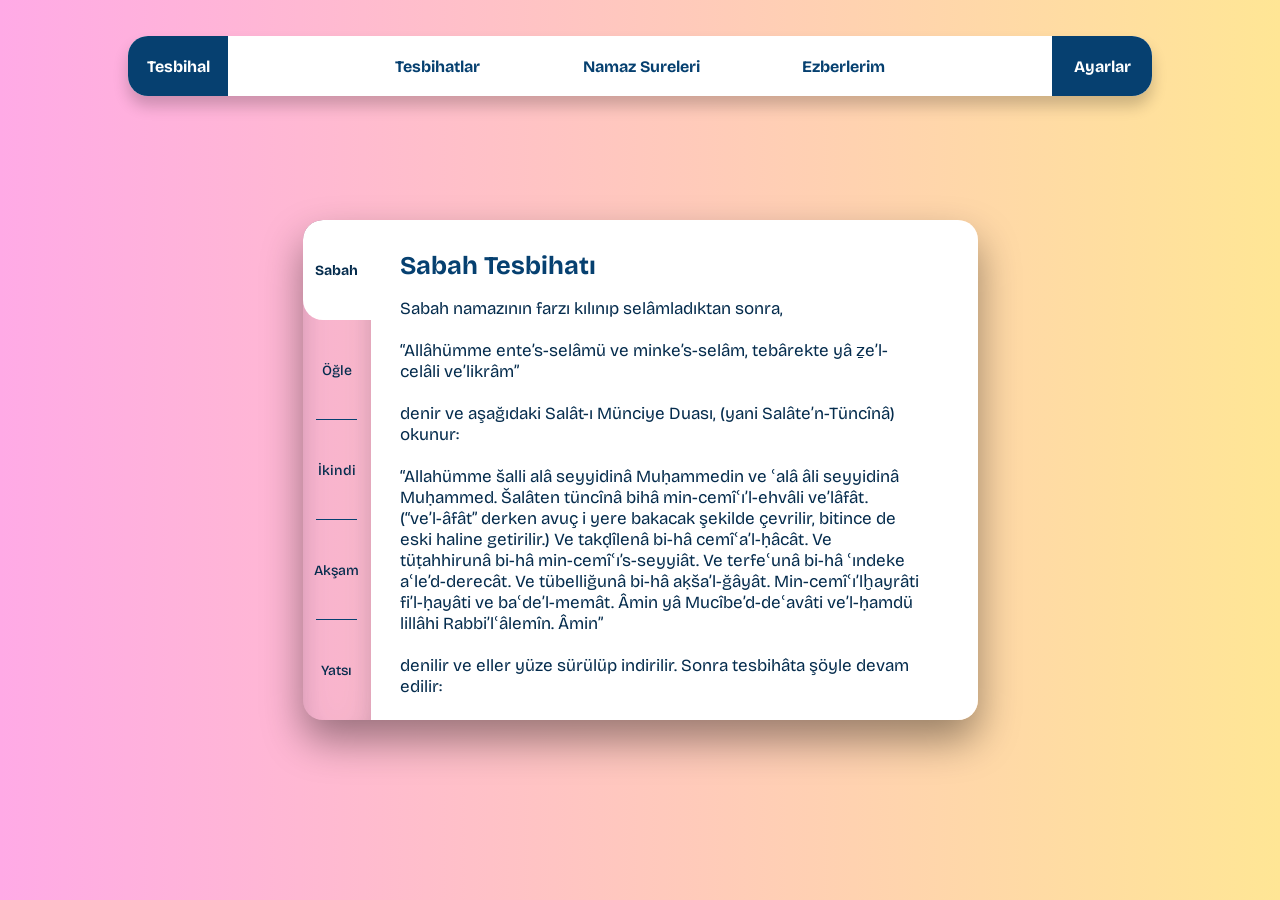
==== commit 6931e1c0: "Update index.html" ====
--- a/index.html
+++ b/index.html
@@ -57,16 +57,13 @@
           <p>
             Sabah namazının farzı kılınıp selâmladıktan sonra,
 <br><br>
-<br><br>
 <span class="tooltip-kelime" data-bilgi="“Allah’ım! Sen selâmsın (esenlik ve kusursuzluk sahibisin), selâm (esenlik) Sendendir.
 Ey celâl ve ikram sahibi! Sen ne yücesin (ne mübareksin).”">“Allâhümme ente’s-selâmü ve minke’s-selâm, tebârekte yâ ẕe’l-celâli ve’likrâm”</span>
 <br><br>
-<br><br>
 denir ve aşağıdaki Salât-ı Münciye Duası, (yani Salâte’n-Tüncînâ) oku­nur:
 <br><br>
-<br><br>
-
-<span class="tooltip-kelime" data-bilgi="“Allah’ım! Efendimiz Muhammed’e ve Efendimiz Muhammed’in âline (ailesine) salât eyle.
+
+<span class="tooltip-kelime" id="toppadding" data-bilgi="“Allah’ım! Efendimiz Muhammed’e ve Efendimiz Muhammed’in âline (ailesine) salât eyle.
 Öyle bir salât olsun ki, onunla bizi bütün korkulardan ve afetlerden kurtarasın.
 Onunla bütün ihtiyaçlarımızı gideresin.
 Onunla bizi bütün günahlardan temizleyesin.
@@ -254,338 +251,449 @@
             <p>Öğle namazının farzı kılınıp selâm verildikten sonra,
 
 “Allâhümme ente’s-selâmü ve minke’s-selâm, tebârekte yâ ẕe’l-celâli ve’likrâm” denir ve aşağıdaki Salat-ı MünciyeDuası (yani salat’en Tüncina) okunur.
+<br><br>
 “Allahümme šalli alâ seyyidinâ Muḥammedin ve ʿalâ âli seyyidinâ Muḥammed. Šalâten tüncînâ bihâ min-cemîʿı’l-ehvâli ve’l-âfât. (“ve’l- âfât” derken avuç içleri yere bakacak şekilde çevrilir, bitince de eski haline getirilir.) Ve takḍîlenâ bi-hâ cemîʿa’l-ḥâcât. Ve tüṭahhirunâ bi-hâ min-cemîʿı’s-seyyiât. Ve terfeʿunâ bi-hâ ʿindeke aʿle’d-derecât. Ve tübelliğunâ bi-hâ aḳša’l-ğâyât. Min-cemîʿi’l-ḫayrâti fi’l-ḥayâti ve baʿde’l-memât. Âmin yâ Mucîbe’d-deʿavâti ve’l-ḥamdü lillâhi Rabbi’l-ʿâlemîn. Âmin” denilir ve eller yüze sürülüp indirilir.
-
+<br><br>
 Öğle namazının son sünneti kılınır. Selâm ver­dik­ten sonra tesbihata şu dua ile devam edilir:
-
+<br><br>
 “Sübḥânallahi velḥamdü lillâhi ve lâilâhe illâllahü vallahü ekber ve lâ ḥavle ve lâ ḳuvvete illâ billâhi’l-ʿaliyyi’l-ʿaẓîm.” Ve Âyete’l-Kürsî okunur: “Bismillâhirraḥmânirraḥîm. Allahü lâ ilâhe illâ hüve’l-ḥayyü’l-ḳayyûm. Lâ te’ḫuẕühû sinetün ve lâ nevm. Lehû mâ fi’s-semâvâti ve mâ fi’l-arḍi. Menẕelleẕî yeşfeʿu ʿindehû illâ bi-iẕnih. Yâʿlemü mâ beyne eydîhim ve mâ ḫalfehüm ve lâ yuḥîṭûne bişey’in min-ʿilmihî illâ bimâ şâe. Vesiʿa kürsiyyühü’s-semâvâti ve’l-arḍi. Ve lâ yeûdühû ḥıfẓuhümâ ve hüve’l-ʿaliyyü’l-ʿaẓîm.
-
+<br><br>
 Şu tesbih sözleri tekrarlanır:
-
+<br><br>
 “Ve hüve’l-‘aliyyü’l-‘az. îmu zü’l-celâli sübḥâ­ nellâh” (1 defa),
-
+<br><br>
 “Sübḥânallâh” (33 defa)
-
+<br><br>
 “Sübḥâne’l-bâḳî dâimeni’l-ḥamdülillâh” (1 defa),
-
+<br><br>
 “Elḥamdülillâh” (33 defa)
-
+<br><br>
 “Rabbi’l-‘âlemîne te‘âlâ şânühü Allâhü Ekber” (1 defa),
-
+<br><br>
 “Allâhü Ekber” (33 defa)
-
+<br><br>
 “Lâ ilâhe illâllahü, vaḥdehû, lâ şerîke leh, lehü’l-mülkü ve lehü’l-ḥamdü, yuḥyî ve yümît ve hüve ḥayyün lâ yemût, bi-yedihi’l-ḫayru ve hüve ʿalâ külli şey’in ḳadîr ve ileyhi’l-mašîr”
-
+<br><br>
 denilir ve namaz du­a­sı yapılır. Duâdan sonra tesbihata şöyle devam edilir:
-
+<br><br>
 “Faʿlem ennehu” (1 defa)
-
+<br><br>
 “Lâ ilâhe illâllah” (33 defa söylenir.)
-
+<br><br>
 “Muḥammedü’r-resûlüllâhi šallâllahü teʿâlâ ʿaleyhi vesellem.” (1 defa)
-
+<br><br>
 “Bismillâhirraḥmânirraḥîm. İnnallâhe ve melâiketehû yüšallûne ʿale’nnebiy. Yâ eyyühelleẕîne âmenû šallû ʿaleyhi ve sellimû teslîmâ. Lebbeyk. Tesbihâtın burasında Peygamberimize (a.s.m.) şöyle salât ve selâm edilir:
-
+<br><br>
  
 
  
 
 Allahümme šalli ʿalâ seyyidinâ Muḥammedin ve ʿalâ âli seyyidinâ Muḥammed. Biʿadedi külli dâin ve devâin ve bârik ve sellim ʿaleyhi ve ʿaleyhim kesîrâ.
+<br><br>
 Allahümme šalli ʿalâ seyyidinâ Muḥammedin ve ʿalâ âli seyyidinâ Muḥammed. Biʿadedi külli dâin ve devâin ve bârik ve sellim ʿaleyhi ve ʿaleyhim kesîrâ.
+<br><br>
 Allahümme šalli ʿalâ seyyidinâ Muḥammedin ve ʿalâ âli seyyidinâ Muḥammed. Biʿadedi külli dâin ve devâin ve bârik ve sellim ʿaleyhi ve ʿaleyhim kesîran kesîrâ.
+<br><br>
 Šalli ve sellim yâ Rabbi ‘alâ ḥabîbike Muḥammedin ve ʿalâ cemîʿı’l-enbiyâi ve’l-mürselîn ve ʿalâ âli küllin ve šahbi küllin ecmaʿîn. Âmin ve’l-ḥamdü lillâhi Rabbi’l-âlemîn.
-
-Elfü elfi šalâtin ve elfü elfi selâmin ʿaleyke yâ Resûlallah.
-Elfü elfi šalâtin ve elfü elfi selâmin ʿaleyke yâ Ḥabîballah.
-Elfü elfi šalâtin ve elfü elfi selâmin ʿaleyke yâ emîne vaḥyillâh.
+<br><br>
+Elfü elfi šalâtin ve elfü elfi selâmin ʿaleyke yâ Resûlallah.<br><br>
+Elfü elfi šalâtin ve elfü elfi selâmin ʿaleyke yâ Ḥabîballah.<br><br>
+Elfü elfi šalâtin ve elfü elfi selâmin ʿaleyke yâ emîne vaḥyillâh.<br><br>
 Allahümme šalli ve sellim ve bârik ʿalâ seyyidinâ Muḥammedin ve ʿalâ âlihî ve ašḥâbihî bi-ʿadedi evraḳı’l-eşcâr ve emvâci’lbiḥâr ve ḳaṭarâti’l-emṭâr vağfir lenâ verḥamnâ velṭuf binâ ve bi-Üstâẕinâ Saʿîdi’n-Nursî (raḍiyallahu ʿanh) ve vâlideynâ ve bi-ṭalebeti Resâili’n-Nuri’š-šadıḳîne yâ ilâhenâ bi-külli šalâtin minhâ eşhedü en-lâilâhe illâllah ve eşhedü enne Muḥammeden Resûlüllâhi Šallallâhü ʿAleyhi Vesellem.”
-
+<br><br>
 İsm-i A’zâm duası okunur:
-
+<br><br>
 “Bismillâhirraḥmânirraḥîm.
-
-Yâ Cemîlu yâ Allah,
-Yâ Ḳarîbu yâ Allah
-Yâ Mucîbu yâ Allah,
-Yâ Ḥabîbu yâ Allah
-Yâ Raûfu yâ Allah,
-Yâ ʿAṭûfu yâ Allah
-Yâ Maʿrûfu yâ Allah,
-Yâ Lâṭîfu yâ Allah
-Yâ ʿAẓîmu yâ Allah,
-Yâ Ḥannânu yâ Allah
-Yâ Mennânu yâ Allah,
-Yâ Deyyânu yâ Allah
-Yâ Sübḥânu yâ Allah,
-Yâ Emânu yâ Allah
-Yâ Bürhânu yâ Allah,
-Yâ Sulṭânu yâ Allah
-Yâ Müsteʿânu yâ Allah,
-Yâ Muḥsinu yâ Allah
-Yâ Müteʿâlu yâ Allah,
-Yâ Raḥmânu yâ Allah
-Yâ Raḥîmu yâ Allah,
-Yâ Kerîmu yâ Allah
-Yâ Mecîdu yâ Allah,
-Yâ Ferdu yâ Allah
-Yâ Vitru yâ Allah,
-Yâ Eḥadu yâ Allah
-Yâ Šamedu yâ Allah,
-Yâ Maḥmûdu yâ Allah
-Yâ Šâdıḳa’l-Vaʿdi yâ Allah,
-Yâ ʿAliyyu yâ Allah
-Yâ Ğaniyyu yâ Allah,
-Yâ Şâfî yâ Allah
-Yâ Kâfî yâ Allah,
-Yâ Muʿâfî yâ Allah
-Yâ Bâḳî yâ Allah,
-Yâ Hâdî yâ Allah
-Yâ Ḳàdiru yâ Allah,
-Yâ Sâtiru yâ Allah
-Yâ Ḳahhâru yâ Allah,
-Yâ Cebbâru yâ Allah
-Yâ Ğaffâru yâ Allah,
-Yâ Fettâḥu yâ Allah”
+<br><br>
+Yâ Cemîlu yâ Allah,<br><br>
+Yâ Ḳarîbu yâ Allah<br><br>
+Yâ Mucîbu yâ Allah,<br><br>
+Yâ Ḥabîbu yâ Allah<br><br>
+Yâ Raûfu yâ Allah,<br><br>
+Yâ ʿAṭûfu yâ Allah<br><br>
+Yâ Maʿrûfu yâ Allah,<br><br>
+Yâ Lâṭîfu yâ Allah<br><br>
+Yâ ʿAẓîmu yâ Allah,<br><br>
+Yâ Ḥannânu yâ Allah<br><br>
+Yâ Mennânu yâ Allah,<br><br>
+Yâ Deyyânu yâ Allah<br><br>
+Yâ Sübḥânu yâ Allah,<br><br>
+Yâ Emânu yâ Allah<br><br>
+Yâ Bürhânu yâ Allah,<br><br>
+Yâ Sulṭânu yâ Allah<br><br>
+Yâ Müsteʿânu yâ Allah,<br><br>
+Yâ Muḥsinu yâ Allah<br><br>
+Yâ Müteʿâlu yâ Allah,<br><br>
+Yâ Raḥmânu yâ Allah<br><br>
+Yâ Raḥîmu yâ Allah,<br><br>
+Yâ Kerîmu yâ Allah<br><br>
+Yâ Mecîdu yâ Allah,<br><br>
+Yâ Ferdu yâ Allah<br><br>
+Yâ Vitru yâ Allah,<br><br>
+Yâ Eḥadu yâ Allah<br><br>
+Yâ Šamedu yâ Allah,<br><br>
+Yâ Maḥmûdu yâ Allah<br><br>
+Yâ Šâdıḳa’l-Vaʿdi yâ Allah,<br><br>
+Yâ ʿAliyyu yâ Allah<br><br>
+Yâ Ğaniyyu yâ Allah,<br><br>
+Yâ Şâfî yâ Allah<br><br>
+Yâ Kâfî yâ Allah,<br><br>
+Yâ Muʿâfî yâ Allah<br><br>
+Yâ Bâḳî yâ Allah,<br><br>
+Yâ Hâdî yâ Allah<br><br>
+Yâ Ḳàdiru yâ Allah,<br><br>
+Yâ Sâtiru yâ Allah<br><br>
+Yâ Ḳahhâru yâ Allah,<br><br>
+Yâ Cebbâru yâ Allah<br><br>
+Yâ Ğaffâru yâ Allah,<br><br>
+Yâ Fettâḥu yâ Allah”<br><br>
 Avuçlar yukarı gelecek şekilde eller açılır:
-
+<br><br>
 Yâ Rabbe’s-semâvâti ve’l-arḍı, yâ ẕe’l-celâli ve’l-ikrâm. Es’elüke bi-ḥaḳḳı hâẕihi’l-esmâi küllihâ entüšalliye ʿalâ seyyidinâ Muḥammedin ve ʿalâ âli Muḥammedin verḥam Muḥammeden kemâ šalleyte ve sellemte ve bârekte ve raḥimte ve teraḥḥamte ʿalâ İbrâhîme ve ʿalâ âli İbrâhîme fi’l-ʿâlemîn, Rabbenâ inneke ḥamîdü’m-mecîd, bi-raḥmetike yâ erḥamerrâḥimîn, ve’l-ḥamdülillâhi Rabbi’l-ʿâlemîn.”
-
+<br><br>
 Fetih Sûresi’nin 27-29. âyetleri (Leḳad Šadaḳal­lâhü) okunur ve tesbihat sona erer.
-
+<br><br>
 Bismillâhirraḥmânirraḥîm
-
+<br><br>
 Leḳad šadaḳallâhü resûlehü’r-rü’yâ bi’lhaḳḳi letedḫulünne’l-mescide’l-ḥarâme inşâallâhü âminîne muḥalliḳîne ruûseküm ve muḳaššırîne lâ teḫafûne, feʿalime mâ lem ta’lemû fecaʿale min-dûni ẕâlike fetḥan ḳarîbâ. . Hüvelleẕî ersele rasûlehû bi’l-hüdâ ve dîni’lhaḳḳı li-yuẓhirahû ʿale’d-dîni küllihî ve kefâ billâhi şehîdâ. . Muḥammedü’r-resûlüllâhi ve’lleẕîne meʿahû eşiddâü ʿale’l-küffâri ruḥamâü beynehüm terâhüm rukkeʿan sücceden yebteğûne faḍlem-minallâhi ve rıḍvânâ, sîmâhüm fî-vücûhihim min-eseri’s-sücûd. Ẕâlike meselühüm fi’t-tevrâti ve meselühüm fi’l-incîli kezerʿin aḫrace şaṭ’ehû feâzerehû festağleẓa festevâ ʿalâ sûḳıhî yuʿcibü’z-zürrâʿa li-yağîẓa bi-himü’lküffâr. Veʿadallâhü’l-leẕîne âmenü ve ʿamilü’š- šâliḥâti minhum mağfiraten ve ecran ʿaẓîmâ.</p>
         </div>
         <div class="icerik ic3" style="display: block">
             <h2>İkindi Tesbihatı</h2>
-            <p>İkindi namazının farzı kılınıp selâm verildikten sonra, “Allâhümme ente’s-selâmü ve minke’s-selâm, tebârekte yâ ẕe’l-celâli ve’likrâm” denir ve aşağıdaki Salât-ı Münciye Duası, (yani Salâte’n-Tüncînâ) oku­nur: “Allahümme šalli alâ seyyidinâ Muḥammedin ve ʿalâ âli seyyidinâ Muḥammed. Šalâten tüncînâ bihâ min-cemîʿı’l-ehvâli ve’lâfât. (“ve’l-âfât” derken avuç içleri yere bakacak şekilde çevrilir, bitince de eski haline getirilir.) Ve takḍîlenâ bi-hâ cemîʿa’l-ḥâcât. Ve tüṭahhirunâ bi-hâ min-cemîʿı’s-seyyiât. Ve terfeʿunâ bi-hâ ʿındeke aʿle’d-derecât. Ve tübelliğunâ bi-hâ aḳša’l-ğâyât. Min-cemîʿı’lḫayrâti fi’l-ḥayâti ve baʿde’l-memât. Âmin yâ Mucîbe’d-deʿavâti ve’l-ḥamdü lillâhi Rabbi’lʿâlemîn. Âmin” denilir ve eller yüze sürülüp indirilir.
-
-Sonra namaz tesbihatına şu dua ile devam edi­lir: “Sübḥânallahi ve’l-ḥamdü lillâhi ve lâ ilâhe illâllahü vallahü ekber ve lâ ḥavle ve lâ ḳuvvete illâ billâhi’l-ʿaliyyi’l-ʿaẓîm.”Ve Âyete’l-Kürsî okunur: “Bismillâhirraḥmânirraḥîm. Allahü lâ ilâhe illâ hüve’l-ḥayyü’l-ḳayyûm. Lâ te’ḫuẕühû sinetün ve lâ nevm. Lehû mâ fi’s-semâvâti vemâ fi’l-arḍı. Menẕelleẕî yeşfeʿu ʿındehû illâ bi-iẕnih. Yâʿlemü mâ beyne eydîhim ve mâ ḫalfehüm ve lâ yuḥîṭûne bi-şey’in min-ʿılmihî illâ bi-mâ şâe. Vesiʿa kürsiyyühü’s-semâvâti ve’l-arḍi. Velâ yeûdü­ hû ḥıfẓuhümâ ve hüve’l-ʿaliyyü’l-ʿaẓîm.”
-
-Şu tesbih sözleri tekrarlanır: “Ve hüve’l-‘aliyyü’l-‘az. îmu zü’l-celâli sübḥâ­ nellâh” (1 defa), “Sübḥânallâh” (33 defa) “Sübḥâne’l-bâḳî dâimeni’l-ḥamdülillâh” (1 defa), “Elḥamdülillâh” (33 defa) “Rabbi’l-‘âlemîne te‘âlâ şânühü Allâhü Ekber” (1 defa), “Allâhü Ekber” (33 defa) “Lâ ilâhe illallâhü, vaḥdehû, lâ şerîke leh, lehü’l-mülkü ve lehü’l-ḥamdü, yuḥyî ve yümît ve hüve ḥayyün lâyemût, bi-yedihi’l-ḫayru ve hüve ʿalâ külli şey’in ḳadîrun ve ileyhi’l-mašîr” denilir ve na­maz duası yapılır.
-
-Duâdan sonra tesbihata şöyle devam edilir: “Faʿlem ennehu” (1 defa)
-“Lâ ilâhe illâllah” (33 defa) denilir ve ardından; “Muḥammedü’r-resûlüllâhi šallâllahü teʿâlâ ʿaleyhi vesellem.” (1 defa)
-
+            <p>İkindi namazının farzı kılınıp selâm verildikten sonra,<br><br> “Allâhümme ente’s-selâmü ve minke’s-selâm, tebârekte yâ ẕe’l-celâli ve’likrâm” denir ve aşağıdaki Salât-ı Münciye Duası, (yani Salâte’n-Tüncînâ) oku­nur: “Allahümme šalli alâ seyyidinâ Muḥammedin ve ʿalâ âli seyyidinâ Muḥammed. Šalâten tüncînâ bihâ min-cemîʿı’l-ehvâli ve’lâfât. (“ve’l-âfât” derken avuç içleri yere bakacak şekilde çevrilir, bitince de eski haline getirilir.) Ve takḍîlenâ bi-hâ cemîʿa’l-ḥâcât. Ve tüṭahhirunâ bi-hâ min-cemîʿı’s-seyyiât. Ve terfeʿunâ bi-hâ ʿındeke aʿle’d-derecât. Ve tübelliğunâ bi-hâ aḳša’l-ğâyât. Min-cemîʿı’lḫayrâti fi’l-ḥayâti ve baʿde’l-memât. Âmin yâ Mucîbe’d-deʿavâti ve’l-ḥamdü lillâhi Rabbi’lʿâlemîn. Âmin”<br><br> denilir ve eller yüze sürülüp indirilir.
+<br><br>
+Sonra namaz tesbihatına şu dua ile devam edi­lir:<br><br> “Sübḥânallahi ve’l-ḥamdü lillâhi ve lâ ilâhe illâllahü vallahü ekber ve lâ ḥavle ve lâ ḳuvvete illâ billâhi’l-ʿaliyyi’l-ʿaẓîm.”Ve Âyete’l-Kürsî okunur: “Bismillâhirraḥmânirraḥîm. Allahü lâ ilâhe illâ hüve’l-ḥayyü’l-ḳayyûm. Lâ te’ḫuẕühû sinetün ve lâ nevm. Lehû mâ fi’s-semâvâti vemâ fi’l-arḍı. Menẕelleẕî yeşfeʿu ʿındehû illâ bi-iẕnih. Yâʿlemü mâ beyne eydîhim ve mâ ḫalfehüm ve lâ yuḥîṭûne bi-şey’in min-ʿılmihî illâ bi-mâ şâe. Vesiʿa kürsiyyühü’s-semâvâti ve’l-arḍi. Velâ yeûdü­ hû ḥıfẓuhümâ ve hüve’l-ʿaliyyü’l-ʿaẓîm.”
+<br><br>
+Şu tesbih sözleri tekrarlanır: <br><br>“Ve hüve’l-‘aliyyü’l-‘az. îmu zü’l-celâli sübḥâ­ nellâh” (1 defa), “Sübḥânallâh” (33 defa) “Sübḥâne’l-bâḳî dâimeni’l-ḥamdülillâh” (1 defa), “Elḥamdülillâh” (33 defa) “Rabbi’l-‘âlemîne te‘âlâ şânühü Allâhü Ekber” (1 defa), “Allâhü Ekber” (33 defa) “Lâ ilâhe illallâhü, vaḥdehû, lâ şerîke leh, lehü’l-mülkü ve lehü’l-ḥamdü, yuḥyî ve yümît ve hüve ḥayyün lâyemût, bi-yedihi’l-ḫayru ve hüve ʿalâ külli şey’in ḳadîrun ve ileyhi’l-mašîr” <br><br>denilir ve na­maz duası yapılır.
+<br><br>
+Duâdan sonra tesbihata şöyle devam edilir: “Faʿlem ennehu” (1 defa)<br><br>
+“Lâ ilâhe illâllah” (33 defa) denilir ve ardından; <br><br>“Muḥammedü’r-resûlüllâhi šallâllahü teʿâlâ ʿaleyhi vesellem.” (1 defa)
+<br><br>
 “Bismillâhirraḥmânirraḥîm. İnnallâhe ve melâiketehû yüšallûne ʿale’nnebiy. Yâ eyyühelleẕîne âmenû šallû ʿaleyhi ve sellimû teslîmâ. Lebbeyk.
-
+<br><br>
 Allahümme šalli ʿalâ seyyidinâ Muḥammedin ve ʿalâ âli seyyidinâ Muḥammed. Biʿadedi külli dâin ve devâin ve bârik ve sellim ʿaleyhi ve ʿaleyhim kesîrâ. Allahümme šalli ʿalâ seyyidinâ Muḥammedin ve ʿalâ âli seyyidinâ Muḥammed. Biʿadedi külli dâin ve devâin ve bârik ve sellim ʿaleyhi ve ʿaleyhim kesîrâ. Allahümme šalli ʿalâ seyyidinâ Muḥammedin ve ʿalâ âli seyyidinâ Muḥammed. Biʿadedi külli dâin ve devâin ve bârik ve sellim ʿaleyhi ve ʿaleyhim kesîran kesîrâ. Šalli ve sellim yâ Rabbi ʿalâ ḥabîbike Muḥammedin ve ʿalâ cemîʿı’l-enbiyâi ve’l-mürselîn ve ʿalâ âli küllin ve šahbi küllin ecmaʿîn. Âmin ve’l-ḥamdü lillâhi Rabbi’l-ʿâlemîn.
-
-Elfü elfi šalâtin ve elfü elfi selâmin ʿaleyke yâ Resûlallah.
-Elfü elfi šalâtin ve elfü elfi selâmin ʿaleyke yâ Ḥabîballah.
-Elfü elfi šalâtin ve elfü elfi selâmin ʿaleyke yâ emîne vaḥyillâh.
-Allahümme šalli ve sellim ve bârik ʿalâ seyyidinâ Muḥammedin ve ʿalâ âlihî ve ašḥâbihî bi-ʿadedi evraḳı’l-eşcâr ve emvâci’lbiḥâr ve ḳaṭarâti’l-emṭâr vağfir lenâ verḥamnâ velṭuf binâ ve bi-Üstâẕinâ Saʿîdi’n-Nursî (radiyallahu ʿanh) ve vâlideynâ ve bi-ṭalebeti Resâili’n-Nuri’š-šadıḳîne yâ ilâhenâ bi-külli šalâtin minhâ eşhedü en lâilâhe illâllah ve eşhedü enne Muḥammeden Resûlüllâhi Šallallâhü ʿAleyhi Ve sellem.”Aşağıdaki Duâ-i Tercümân-ı İsm-i A’zâm ile tes­bi­hata devam edilir:
-
+<br><br>
+Elfü elfi šalâtin ve elfü elfi selâmin ʿaleyke yâ Resûlallah.<br><br>
+Elfü elfi šalâtin ve elfü elfi selâmin ʿaleyke yâ Ḥabîballah.<br><br>
+Elfü elfi šalâtin ve elfü elfi selâmin ʿaleyke yâ emîne vaḥyillâh.<br><br>
+Allahümme šalli ve sellim ve bârik ʿalâ seyyidinâ Muḥammedin ve ʿalâ âlihî ve ašḥâbihî bi-ʿadedi evraḳı’l-eşcâr ve emvâci’lbiḥâr ve ḳaṭarâti’l-emṭâr vağfir lenâ verḥamnâ velṭuf binâ ve bi-Üstâẕinâ Saʿîdi’n-Nursî (radiyallahu ʿanh) ve vâlideynâ ve bi-ṭalebeti Resâili’n-Nuri’š-šadıḳîne yâ ilâhenâ bi-külli šalâtin minhâ eşhedü en lâilâhe illâllah ve eşhedü enne Muḥammeden Resûlüllâhi Šallallâhü ʿAleyhi Ve sellem.
+<br><br>
+”Aşağıdaki Duâ-i Tercümân-ı İsm-i A’zâm ile tes­bi­hata devam edilir:
+<br><br>
 Sübḥâneke yâ Allah teʿâleyte yâ Raḥmân ecirnâ mine’n-nâr bi-ʿafvike yâ Raḥmân.
+<br><br>
 Sübḥâneke yâ Raḥîm teʿâleyte yâ Kerîm ecirnâ mine’n-nâr bi-ʿafvike yâ Raḥmân.
+<br><br>
 Sübḥâneke yâ Ḥamîd teʿâleyte yâ Ḥakîm ecirnâ mine’n-nâr bi-ʿafvike yâ Raḥmân.
+<br><br>
 Sübḥâneke yâ Mecîd teʿâleyte yâ Melîk ecirnâ mine’n-nâr bi-ʿafvike yâ Raḥmân.
+<br><br>
 Sübḥâneke yâ Ḳuddûs teʿâleyte yâ Selâm ecirnâ mine’n-nâr bi-ʿafvike yâ Raḥmân.
+<br><br>
 Sübḥâneke yâ Mü’min teʿâleyte yâ Müheymin ecirnâ mine’n-nâr bi-ʿafvike yâ Raḥmân.
+<br><br>
 Sübḥâneke yâ ʿAzîz teʿâleyte yâ Cebbâr ecirnâ mine’n-nâr bi-ʿafvike yâ Raḥmân.
+<br><br>
 Sübḥâneke yâ Mütekebbîr teʿâleyte yâ Ḫàlık ecirnâ mine’n-nâr bi-ʿafvike yâ Raḥmân.
+<br><br>
 Sübḥâneke yâ Evvel teʿâleyte yâ Âḫir ecirnâ mine’n-nâr bi-ʿafvike yâ Raḥmân.
+<br><br>
 Sübḥâneke yâ Ẓâhir teʿâleyte yâ Bâṭın ecirnâ mine’n-nâr bi-ʿafvike yâ Raḥmân.
+<br><br>
 Sübḥâneke yâ Bâri’ teʿâleyte yâ Mušavvir ecirnâ mine’n-nâr bi-ʿafvike yâ Raḥmân.
+<br><br>
 Sübḥâneke yâ Tevvâb teʿâleyte yâ Vehhâb ecirnâ mine’n-nâr bi-ʿafvike yâ Raḥmân.
+<br><br>
 Sübḥâneke yâ Bâis teʿâleyte yâ Vâris ecirnâ mine’n-nâr bi-ʿafvike yâ Raḥmân.
+<br><br>
 Sübḥâneke yâ Ḳadîm teʿâleyte yâ Muḳîm ecirnâ mine’n-nâr bi-ʿafvike yâ Raḥmân.
+<br><br>
 Sübḥâneke yâ Ferd teʿâleyte yâ Vitr ecirnâ mine’n-nâr bi-ʿafvike yâ Raḥmân.
+<br><br>
 Sübḥâneke yâ Nûr teʿâleyte yâ Settâr ecirnâ mine’n-nâr bi-ʿafvike yâ Raḥmân.
+<br><br>
 Sübḥâneke yâ Celîl teʿâleyte yâ Cemîl ecirnâ mine’n-nâr bi-ʿafvike yâ Raḥmân.
+<br><br>
 Sübḥâneke yâ Ḳàhir teʿâleyte yâ Ḳàdir ecirnâ mine’n-nâr bi-ʿafvike yâ Raḥmân.
+<br><br>
 Sübḥâneke yâ Melîk teʿâleyte yâ Muḳtedir ecirnâ mine’n-nâr bi-ʿafvike yâ Raḥmân.
+<br><br>
 Sübḥâneke yâ ʿAlîm teʿâleyte yâ ʿAllâm ecirnâ mine’n-nâr bi-ʿafvike yâ Raḥmân.
+<br><br>
 Sübḥâneke yâ ʿAẓîm teʿâleyte yâ Ğafûr ecirnâ mine’n-nâr bi-ʿafvike yâ Raḥmân.
+<br><br>
 Sübḥâneke yâ Ḥalîm teʿâleyte yâ Vedûd ecirnâ mine’n-nâr bi-ʿafvike yâ Raḥmân.
+<br><br>
 Sübḥâneke yâ Şehîd teʿâleyte yâ Şâhid ecirnâ mine’n-nâr bi-ʿafvike yâ Raḥmân.
+<br><br>
 Sübḥâneke yâ Kebîr teʿâleyte yâ Müteʿâl ecirnâ mine’n-nâr bi-ʿafvike yâ Raḥmân.
+<br><br>
 Sübḥâneke yâ Nûr teʿâleyte yâ Lâṭîf ecirnâ mine’n-nâr bi-ʿafvike yâ Raḥmân.
+<br><br>
 Sübḥâneke yâ Semiʿ teʿâleyte yâ Kefîl ecirnâ mine’n-nâr bi-ʿafvike yâ Raḥmân.
-Sübḥâneke yâ Ḳarîb teʿâleyte yâ Bašîr ecirnâ mine’n-nâr bi-ʿafvike yâ Raḥmân.
+<br><br>
+Sübḥâneke yâ Ḳarîb teʿâleyte y â Bašîr ecirn â mine’n-n âr bi-ʿafvike y â Raḥmân. 
+<br><br>
 Sübḥâneke yâ Ḥaḳ teʿâleyte yâ Mübîn ecirnâ mine’n-nâr bi-ʿafvike yâ Raḥmân.
+<br><br>
 Sübḥâneke yâ Raûf teʿâleyte yâ Raḥîm ecirnâ mine’n-nâr bi-ʿafvike yâ Raḥmân.
+<br><br>
 Sübḥâneke yâ Ṭâhir teʿâleyte yâ Muṭahhir ecirnâ mine’n-nâr bi-ʿafvike yâ Raḥmân.
+<br><br>
 Sübḥâneke yâ Mücemmil teʿâleyte yâ Mufaḍ­ ḍıl ecirnâ mine’n-nâr bi-ʿafvike yâ Raḥmân.
+<br><br>
 Sübḥâneke yâ Muẓhir teʿâleyte yâ Münʿim ecirnâ mine’n-nâr bi-ʿafvike yâ Raḥmân.
+<br><br>
 Sübḥâneke yâ Deyyân teʿâleyte yâ Sulṭân ecirnâ mine’n-nâr bi-ʿafvike yâ Raḥmân.
+<br><br>
 Sübḥâneke yâ Ḥannân teʿâleyte yâ Mennân ecirnâ mine’n-nâr bi-ʿafvike yâ Raḥmân.
+<br><br>
 Sübḥâneke yâ Eḥad teʿâleyte yâ Šamed ecirnâ mine’n-nâr bi-ʿafvike yâ Raḥmân.
+<br><br>
 Sübḥâneke yâ Ḥayy teʿâleyte yâ Ḳayyûm ecirnâ mine’n-nâr bi-ʿafvike yâ Raḥmân.
+<br><br>
 Sübḥâneke yâ ʿAdl teʿâleyte yâ Ḥakem ecirnâ mine’n-nâr bi-ʿafvike yâ Raḥmân.
+<br><br>
 Sübḥâneke yâ Ferd teʿâleyte yâ Ḳuddûs ecirnâ mine’n-nâr bi-ʿafvike yâ Raḥmân.
-Avuçlar yukarı gelecek şekilde eller kaldırılır: “Sübḥâneke âhiyyen şerâhiyyen teʿâleyte lâ ilâhe illâ ente ecirnâ ve ecir Üstâẕenâ Saʿîde’n-Nursî (raḍıyallâhu ʿanh) ve vâlideynâ ve iḫvânenâ ve eḫavâtinâ ve ṭalebete Resâili’n-Nûri ve rufeḳàenâ ve aḥbâbene’l-mü’minîne’lmuḫlišîne mine’n-nâr. (Avuç içleri yere bakacak şekilde çevrilir.) Ve min-külli nâr vaḥ­ feẓnâ min-şerri’n-nefsi ve’ş-şeyṭân ve minşerri’l-cinni ve’l-insân ve min-şerri’l-bidʿati ve’ḍ-ḍalâlâti ve’l-ilḥâdi ve’ṭ-ṭuğyân. (Avuç iç­leri tekrar yukarıya baka­cak şekle getirilir.) Bi-ʿafvike yâ Mücîr, bi-faḍlike yâ Ğaffâr biraḥmetike yâ Erḥame’r-râḥimîn. Allahümm’e-dḫılne’l-Cennete meʿâ’l-ebrâr, bi­-şefâʿati nebiyyike’l-muḫtâr. Âmin, ve’lḥamdü lillâhi Rabbi’l-Âlemîn.”
-
+<br><br>
+Avuçlar yukarı gelecek şekilde eller kaldırılır:
+<br><br> “Sübḥâneke âhiyyen şerâhiyyen teʿâleyte lâ ilâhe illâ ente ecirnâ ve ecir Üstâẕenâ Saʿîde’n-Nursî (raḍıyallâhu ʿanh) ve vâlideynâ ve iḫvânenâ ve eḫavâtinâ ve ṭalebete Resâili’n-Nûri ve rufeḳàenâ ve aḥbâbene’l-mü’minîne’lmuḫlišîne mine’n-nâr. (Avuç içleri yere bakacak şekilde çevrilir.) Ve min-külli nâr vaḥ­ feẓnâ min-şerri’n-nefsi ve’ş-şeyṭân ve minşerri’l-cinni ve’l-insân ve min-şerri’l-bidʿati ve’ḍ-ḍalâlâti ve’l-ilḥâdi ve’ṭ-ṭuğyân. (Avuç iç­leri tekrar yukarıya baka­cak şekle getirilir.) Bi-ʿafvike yâ Mücîr, bi-faḍlike yâ Ğaffâr biraḥmetike yâ Erḥame’r-râḥimîn. Allahümm’e-dḫılne’l-Cennete meʿâ’l-ebrâr, bi­-şefâʿati nebiyyike’l-muḫtâr. Âmin, ve’lḥamdü lillâhi Rabbi’l-Âlemîn.”
+<br><br>
 Nebe’ (Amme) Sûresi okunur ve tesbihat sona erer.
-
-“Bismillâhirraḥmânirraḥîm ʿAmme yetesêelûn . ʿAni’n-nebei’l-ʿaẓîm . Elleẓî hüm fîhi muḫtelifûn . Kellâ seyʿalemûn . Sümme kellâ seyʿalemûn . Elem necʿali’l-arḍa mihâdâ . Ve’l-cibâle evtâdâ . Ve ḫalaḳnâküm ezvâcâ . Ve ceʿalnâ nevmeküm sübâtâ . Ve ceʿalne’l-leyle libâsâ . Ve ceʿalne’n-nehâra meʿâşâ . Ve beneynâ fevḳaküm sebʿan şidâdâ . Ve ceʿalnâ sirâcev-vehhâcâ . Ve enzelnâ mine’l-mu’širâti mâen seccâcâ . Linuḫrice bihî ḥabbev-venebâtâ . Ve cennâtin elfâfâ . İnne yevme’l-fašli kâne mîḳàtâ . Yevme yünfeḫu fiššûri fete’tûne efvâcâ . Ve fütiḥatissemâü fekânet ebvâbâ . Ve süyyirati’l-cibâlü fekânet serâbâ . İnne Cehenneme kânet miršâdâ . Li’ṭ-ṭâğîne meâbâ . Lâbisîne fîhâ eḥḳàbâ . Lâ yeẕûḳùne fîhâ berdev-velâ şarâbâ . İllâ ḥamîmev-veğassâḳâ .cezâev-vifâḳâ . İnnehüm kânû lâ yercûne ḥisâbâ . Ve keẕẕebû bi-âyâtinâ kiẕẕâbâ . Ve külle şey’in aḥšaynâhü kitâbâ . Feẕûḳû felen-nezîdeküm illâ ʿaẕâbâ . İnne li’l-mütte­ ḳîne mefâzâ . Ḥadâiḳa ve aʿnâbâ . Ve kevâibe etrâbâ . Ve ke’sen dihâḳâ . Lâ yesmeʿûne fîhâ lağvev-velâ-kiẕẕâbâ . Cezâem-mi’rRabbike ʿaṭâen ḥisâbâ . Rabbi’s-semâvâti ve’l-arḍi vemâ beynehüme’r-raḥmâni lâ yemlikûne minhü ḫiṭâbâ . Yevme yeḳûmü’r-rûḥu ve’l-melâiketü šaffâ . Lâ yetekellemûne illâ men eẕine lehü’r-raḥmânü ve ḳâle šavâbâ . Ẕâlike’l-yevmü’l-haḳḳu femenşâetteḫaẕe ilâ Rabbihî meâbâ . İnnâ enẕernâküm ʿaẕâben ḳarîbâ, yevme yenẓuru’l-mer’ü mâ ḳaddemet yedâhü ve yeḳùlü’l-kâfiru yâ leytenî küntü tü­ râbâ.</p>
+<br><br>
+“Bismillâhirraḥmânirraḥîm ʿAmme yetesêelûn . ʿAni’n-nebei’l-ʿaẓîm . Elleẓî hüm fîhi muḫtelifûn . Kellâ seyʿalemûn . Sümme kellâ seyʿalemûn . Elem necʿali’l-arḍa mihâdâ . Ve’l-cibâle evtâdâ . Ve ḫalaḳnâküm ezvâcâ . Ve ceʿalnâ nevmeküm sübâtâ . Ve ceʿalne’l-leyle libâsâ . Ve ceʿalne’n-nehâra meʿâşâ . Ve beneynâ fevḳaküm sebʿan şidâdâ . Ve ceʿalnâ sirâcev-vehhâcâ . Ve enzelnâ mine’l-mu’širâti mâen seccâcâ . Linuḫrice bihî ḥabbev-venebâtâ . Ve cennâtin elfâfâ . İnne yevme’l-fašli kâne mîḳàtâ . Yevme yünfeḫu fiššûri fete’tûne efvâcâ . Ve fütiḥatissemâü fekânet ebvâbâ . Ve süyyirati’l-cibâlü fekânet serâbâ . İnne Cehenneme kânet miršâdâ . Li’ṭ-ṭâğîne meâbâ . Lâbisîne fîhâ eḥḳàbâ . Lâ yeẕûḳùne fîhâ berdev-velâ şarâbâ . İllâ ḥamîmev-veğassâḳâ .cezâev-vifâḳâ . İnnehüm kânû lâ yercûne ḥisâbâ . Ve keẕẕebû bi-âyâtinâ kiẕẕâbâ . Ve külle şey’in aḥšaynâhü kitâbâ . Feẕûḳû felen-nezîdeküm illâ ʿaẕâbâ . İnne li’l-mütte­ ḳîne mefâzâ . Ḥadâiḳa ve aʿnâbâ . Ve kevâibe etrâbâ . Ve ke’sen dihâḳâ . Lâ yesmeʿûne fîhâ lağvev-velâ-kiẕẕâbâ . Cezâem-mi’rRabbike ʿaṭâen ḥisâbâ . Rabbi’s-semâvâti ve’l-arḍi vemâ beynehüme’r-raḥmâni lâ yemlikûne minhü ḫiṭâbâ . Yevme yeḳûmü’r-rûḥu ve’l-melâiketü šaffâ . Lâ yetekellemûne illâ men eẕine lehü’r-raḥmânü ve ḳâle šavâbâ . Ẕâlike’l-yevmü’l-haḳḳu femenşâetteḫaẕe ilâ Rabbihî meâbâ . İnnâ enẕernâküm ʿaẕâben ḳarîbâ, yevme yenẓuru’l-mer’ü mâ ḳaddemet yedâhü ve yeḳùlü’l-kâfiru yâ leytenî küntü tü­ râbâ.<br><br></p>
         </div>
         <div class="icerik ic4" style="display: block">
             <h2>Akşam Tesbihatı</h2>
-            <p>Akşam namazının farzı kılınıp selâm verildikten sonra, “Allâhümme ente’s-selâmü ve minke’s-selâm, tebârekte yâ ẕe’l-celâli ve’likrâm” denilir ve aşağıdaki Salât-ı Münciye Duası, (yani Salâte’n-Tüncînâ) oku­nur: “Allahümme šalli alâ seyyidinâ Muḥammedin ve ʿalâ âli seyyidinâ Muḥammed. Šalâten tüncînâ bihâ min-cemîʿı’l-ehvâli ve’lâfât. (“ve’l-âfât” derken avuç içleri yere bakacak şekilde çevrilir, bitince de eski haline getirilir.) Ve takḍîlenâ bi-hâ cemîʿa’l-ḥâcât. Ve tüṭahhirunâ bi-hâ min-cemîʿı’s-seyyiât. Ve terfeʿunâ bi-hâ ʿındeke aʿle’d-derecât. Ve tübelliğunâ bi-hâ aḳša’l-ğâyât. Min-cemîʿı’lḫayrâti fi’l-ḥayâti ve baʿde’l-memât. Âmin yâ Mucîbe’d-deʿavâti ve’l-ḥamdü lillâhi Rabbi’lʿâlemîn. Âmin” denilir ve eller yüze sürülüp indirilir.
-Akşam namazının son sünneti kılınır.Selam verdikten sonra,
-
-“Âmennâ bi-ennehü” (1 defa söylenir.) “Lâ ilâhe illâllahü, vaḥdehû, lâ şerîke leh, lehü’l-mülkü ve lehü’l-ḥamdü, yuḥyî ve yümît, bi-yedihi’l-ḫayr ve hüve ʿalâ külli şey’in ḳadîr.” (9 defa söy­lenir) dedikten sonra onuncuda “Lâ ilâhe illâllahü, vaḥdehû, lâ şerîke leh, lehü’l-mülkü ve lehü’l-ḥamdü, yuḥyî ve yümît ve hüve ḥayyün lâ yemût, bi-yedihi’l-ḫayr ve hüve ʿalâ külli şey’in ḳadîr ve ileyhi’l-mašîr.”İstiâze Duası’yla tesbihâta devam edilir (dua eder­ken eller kaldırılır ve avuç içleri yere bakacak şekilde tutulur):
+            <p>Akşam namazının farzı kılınıp selâm verildikten sonra,
+              <br><br>
+               “Allâhümme ente’s-selâmü ve minke’s-selâm, tebârekte yâ ẕe’l-celâli ve’likrâm”
+               <br><br> denilir ve aşağıdaki Salât-ı Münciye Duası, (yani Salâte’n-Tüncînâ) oku­nur: 
+               <br><br>
+               “Allahümme šalli alâ seyyidinâ Muḥammedin ve ʿalâ âli seyyidinâ Muḥammed. Šalâten tüncînâ bihâ min-cemîʿı’l-ehvâli ve’lâfât. (“ve’l-âfât” derken avuç içleri yere bakacak şekilde çevrilir, bitince de eski haline getirilir.) Ve takḍîlenâ bi-hâ cemîʿa’l-ḥâcât. Ve tüṭahhirunâ bi-hâ min-cemîʿı’s-seyyiât. Ve terfeʿunâ bi-hâ ʿındeke aʿle’d-derecât. Ve tübelliğunâ bi-hâ aḳša’l-ğâyât. Min-cemîʿı’lḫayrâti fi’l-ḥayâti ve baʿde’l-memât. Âmin yâ Mucîbe’d-deʿavâti ve’l-ḥamdü lillâhi Rabbi’lʿâlemîn. Âmin”
+              <br><br> denilir ve eller yüze sürülüp indirilir.
+              <br><br>
+Akşam namazının son sünneti kılınır. Selam verdikten sonra,
+<br><br>
+“Âmennâ bi-ennehü” (1 defa söylenir.) “Lâ ilâhe illâllahü, vaḥdehû, lâ şerîke leh, lehü’l-mülkü ve lehü’l-ḥamdü, yuḥyî ve yümît, bi-yedihi’l-ḫayr ve hüve ʿalâ külli şey’in ḳadîr.”(9 defa söy­lenir)<br><br> dedikten sonra onuncuda
+<br><br>
+ “Lâ ilâhe illâllahü, vaḥdehû, lâ şerîke leh, lehü’l-mülkü ve lehü’l-ḥamdü, yuḥyî ve yümît ve hüve ḥayyün lâ yemût, bi-yedihi’l-ḫayr ve hüve ʿalâ külli şey’in ḳadîr ve ileyhi’l-mašîr.
+ <br><br>
+ ”İstiâze Duası’yla tesbihâta devam edilir (dua eder­ken eller kaldırılır ve avuç içleri yere bakacak şekilde tutulur):<br><br>
 
  
 
  
 
-“Allahümme ecirnâ mine’n-nâr. (3, 5 veya 7 de­fa tekrar edilir.)
-Allahümme ecirnâ min-külli nâr.
-Allahümme ecirnâ min-fitneti’d-dîniyyeti ve’d-dünyeviyyeh.
-Allahümme ecirnâ min-fitneti âḫiri’z-zemân.
-Allahümme ecirnâ min-fitneti Mesîḥı’dDeccâli ve’s-Süfyân.
-Allahümme ecirnâ mine’ḍ-ḍalâlâti ve’l-bidʿıyyâti ve’l-beliyyât.
-Allahümme ecirnâ min-şerri’n-nefsi’lemmâreh.
-Allahümme ecirnâ min-şürûri’n-nüfûsi’lemmârâti’l-firʿavniyyeh.
-Allahümme ecirnâ min-şerri’n-nisâ.
-Allahümme ecirnâ min-belâi’n-nisâ.
-Allahümme ecirnâ min-fitneti’n-nisâ.
-Allahümme ecirnâ min-ʿaẕâbi’l-ḳabr.
-Allahümme ecirnâ min-ʿaẕâbi yevmi’lḳıyâmeh.
-Allahümme ecirnâ min-ʿaẕâbi Cehennem.
-Allahümme ecirnâ min-ʿaẕâbi ḳahrik.
-Allahümme ecirnâ min-ʿnâri ḳahrik.
-Allahümme ecirnâ min-ʿaẕâbi’l-ḳabri ve’nnîrân.
-Allahümme ecirnâ mine’r-riyâi ve’ssümʿati ve’l-ʿucubi ve’l-faḫr.
-Allahümme ecirnâmin-tecâvüzi’l-mülḥıdîn.
-Allahümme ecirnâ min-şerri’l-münâfiḳîn.
-Allahümme ecirnâ min-fitneti’l-fâsıḳîn.
-Allahümme ecirnâ ve ecir vâlideynâ ve ṭalebete Resâili’n-Nûri’š- šâdiḳîne fî-ḫıdmeti’l-Ḳur’âni ve’l-îmân. Ve aḥbâbene’l-mü’minîne’l-muḫlišîne ve aḳrabâenâ ve ecdâdenâ mine’n-nâr. (Bundan son­ra avuç içleri yukarı çevrilir.) Bi-ʿafvike yâ Mücîr, bi-faḍlike yâ Ğaffâr. Allâhümme’d-ḫılne’l-Cennete meʿâ’l-ebrâr. Allâhümme’d-ḫılne’l-Cennete meʿâ’l-ebrâr. Allâhümme’d-ḫılnâ ve edḫı’l-Üstâẕenâ Saʿîde’n-Nursî (radiyallâhu ʿanh) ve vâlideynâ ve ṭalebete Resâili’n-Nûri’š-šâdıḳîne ve iḫvânenâ ve eḫavâtinâ ve aḳrabâenâ ve ecdâdenâ ve aḥbâbene’l-mü’minîne’l-muḫlišîne fî-ḫıdmeti’l-îmâni ve’l-Ḳur’ân. El-Cennete meʿa’l-ebrâr bi-şefâati nebiyyike’l-muḫtar ve âlihi’l-eṭhâr ve ešḥâbihi’l-aḫyâr ve sellim mâ dâme’l-leylü ve’n-nehâr. Âmîn, ve’l-ḥamdü lillâhi Rabbi’lʿÂlemîn” denilir ve eller yüze sü­rülür.
-
-Sonra namaz tesbihatına şu dua ile devam edi­lir: “Sübḥânallahi ve’l-ḥamdü lillâhi ve lâ ilâhe illâllahü vallahü ekber ve lâ ḥavle ve lâ ḳuvvete illâ billâhi’l-ʿaliyyi’l-ʿaẓîm.”Ve Âyete’l-Kürsî okunur: “Bismillâhirraḥmânirraḥîm. Allahü lâ ilâhe illâ hüve’l-ḥayyü’l-ḳayyûm. Lâ te’ḫuẕühû sinetün ve lâ nevm. Lehû mâ fi’s-semâvâti vemâ fi’l-arḍı. Menẕelleẕî yeşfeʿu ʿındehû illâ bi-iẕnih. Yâʿlemü mâ beyne eydîhim ve mâ ḫalfehüm ve lâ yuḥîṭûne bi-şey’in min-ʿılmihî illâ bi-mâ şâe. Vesiʿa kürsiyyühü’s-semâvâti ve’l-arḍi. Velâ yeûdü­ hû ḥıfẓuhümâ ve hüve’l-ʿaliyyü’l-ʿaẓîm.”
-
-Şu tesbih sözleri tekrarlanır: “Ve hüve’l-‘aliyyü’l-‘azîmu zü’l-celâli sübḥâ­nellâh” (1 defa), “Sübḥânallâh” (33 defa) “Sübḥâne’l-bâḳî dâimeni’l-ḥamdülillâh” (1 defa), “Elḥamdülillâh” (33 defa) “Rabbi’l-‘âlemîne te‘âlâ şânühü Allâhü Ekber” (1 defa), “Allâhü Ekber” (33 defa) “Lâ ilâhe illallâhü, vaḥdehû, lâ şerîke leh, lehü’l-mülkü ve lehü’l-ḥamdü, yuḥyî ve yümît ve hüve ḥayyün lâyemût, bi-yedihi’l-ḫayru ve hüve ʿalâ külli şey’in ḳadîrun ve ileyhi’l-mašîr” denilir ve na­maz duası yapılır.
-
-Duâdan sonra tesbihata şöyle devam edilir: “Faʿlem ennehu” (1 defa) “Lâ ilâhe illâllah” (33 defa) denilir ve ardından; “Muḥammedü’r-resûlüllâhi šallâllahü teʿâlâ ʿaleyhi vesellem.” (1 defa)  “Bismillâhirraḥmânirraḥîm. İnnallâhe ve melâiketehû yüšallûne ʿale’nnebiy. Yâ eyyühelleẕîne âmenû šallû ʿaleyhi ve sellimû teslîmâ. Lebbeyk.
-
+“Allahümme ecirnâ mine’n-nâr. (3, 5 veya 7 de­fa tekrar edilir.)<br><br>
+Allahümme ecirnâ min-külli nâr.<br><br>
+Allahümme ecirnâ min-fitneti’d-dîniyyeti ve’d-dünyeviyyeh.<br><br>
+Allahümme ecirnâ min-fitneti âḫiri’z-zemân.<br><br>
+Allahümme ecirnâ min-fitneti Mesîḥı’dDeccâli ve’s-Süfyân.<br><br>
+Allahümme ecirnâ mine’ḍ-ḍalâlâti ve’l-bidʿıyyâti ve’l-beliyyât.<br><br>
+Allahümme ecirnâ min-şerri’n-nefsi’lemmâreh.<br><br>
+Allahümme ecirnâ min-şürûri’n-nüfûsi’lemmârâti’l-firʿavniyyeh.<br><br>
+Allahümme ecirnâ min-şerri’n-nisâ.<br><br>
+Allahümme ecirnâ min-belâi’n-nisâ.<br><br>
+Allahümme ecirnâ min-fitneti’n-nisâ.<br><br>
+Allahümme ecirnâ min-ʿaẕâbi’l-ḳabr.<br><br>
+Allahümme ecirnâ min-ʿaẕâbi yevmi’lḳıyâmeh.<br><br>
+Allahümme ecirnâ min-ʿaẕâbi Cehennem.<br><br>
+Allahümme ecirnâ min-ʿaẕâbi ḳahrik.<br><br>
+Allahümme ecirnâ min-ʿnâri ḳahrik.<br><br>
+Allahümme ecirnâ min-ʿaẕâbi’l-ḳabri ve’nnîrân.<br><br>
+Allahümme ecirnâ mine’r-riyâi ve’ssümʿati ve’l-ʿucubi ve’l-faḫr.<br><br>
+Allahümme ecirnâmin-tecâvüzi’l-mülḥıdîn.<br><br>
+Allahümme ecirnâ min-şerri’l-münâfiḳîn.<br><br>
+Allahümme ecirnâ min-fitneti’l-fâsıḳîn.<br><br>
+Allahümme ecirnâ ve ecir vâlideynâ ve ṭalebete Resâili’n-Nûri’š- šâdiḳîne fî-ḫıdmeti’l-Ḳur’âni ve’l-îmân. Ve aḥbâbene’l-mü’minîne’l-muḫlišîne ve aḳrabâenâ ve ecdâdenâ mine’n-nâr. (Bundan son­ra avuç içleri yukarı çevrilir.) Bi-ʿafvike yâ Mücîr, bi-faḍlike yâ Ğaffâr. Allâhümme’d-ḫılne’l-Cennete meʿâ’l-ebrâr. Allâhümme’d-ḫılne’l-Cennete meʿâ’l-ebrâr. Allâhümme’d-ḫılnâ ve edḫı’l-Üstâẕenâ Saʿîde’n-Nursî (radiyallâhu ʿanh) ve vâlideynâ ve ṭalebete Resâili’n-Nûri’š-šâdıḳîne ve iḫvânenâ ve eḫavâtinâ ve aḳrabâenâ ve ecdâdenâ ve aḥbâbene’l-mü’minîne’l-muḫlišîne fî-ḫıdmeti’l-îmâni ve’l-Ḳur’ân. El-Cennete meʿa’l-ebrâr bi-şefâati nebiyyike’l-muḫtar ve âlihi’l-eṭhâr ve ešḥâbihi’l-aḫyâr ve sellim mâ dâme’l-leylü ve’n-nehâr. Âmîn, ve’l-ḥamdü lillâhi Rabbi’lʿÂlemîn”
+<br><br>
+denilir ve eller yüze sü­rülür.
+<br><br>
+Sonra namaz tesbihatına şu dua ile devam edi­lir: 
+<br><br>“Sübḥânallahi ve’l-ḥamdü lillâhi ve lâ ilâhe illâllahü vallahü ekber ve lâ ḥavle ve lâ ḳuvvete illâ billâhi’l-ʿaliyyi’l-ʿaẓîm.”
+<br><br>Ve Âyete’l-Kürsî okunur: <br><br>
+“Bismillâhirraḥmânirraḥîm. Allahü lâ ilâhe illâ hüve’l-ḥayyü’l-ḳayyûm. Lâ te’ḫuẕühû sinetün ve lâ nevm. Lehû mâ fi’s-semâvâti vemâ fi’l-arḍı. Menẕelleẕî yeşfeʿu ʿındehû illâ bi-iẕnih. Yâʿlemü mâ beyne eydîhim ve mâ ḫalfehüm ve lâ yuḥîṭûne bi-şey’in min-ʿılmihî illâ bi-mâ şâe. Vesiʿa kürsiyyühü’s-semâvâti ve’l-arḍi. Velâ yeûdü­ hû ḥıfẓuhümâ ve hüve’l-ʿaliyyü’l-ʿaẓîm.”
+<br><br>
+Şu tesbih sözleri tekrarlanır:
+<br><br> “Ve hüve’l-‘aliyyü’l-‘azîmu zü’l-celâli sübḥâ­nellâh” (1 defa),
+<br><br>
+ “Sübḥânallâh” (33 defa)
+ <br><br> “Sübḥâne’l-bâḳî dâimeni’l-ḥamdülillâh” (1 defa),
+ <br><br>
+ “Elḥamdülillâh” (33 defa)
+ <br><br>
+  “Rabbi’l-‘âlemîne te‘âlâ şânühü Allâhü Ekber” (1 defa),
+  <br><br> “Allâhü Ekber” (33 defa)
+  <br><br>
+   “Lâ ilâhe illallâhü, vaḥdehû, lâ şerîke leh, lehü’l-mülkü ve lehü’l-ḥamdü, yuḥyî ve yümît ve hüve ḥayyün lâyemût, bi-yedihi’l-ḫayru ve hüve ʿalâ külli şey’in ḳadîrun ve ileyhi’l-mašîr” <br><br>
+   denilir ve na­maz duası yapılır.
+   <br><br>
+
+Duâdan sonra tesbihata şöyle devam edilir:
+<br><br>
+ “Faʿlem ennehu” (1 defa) <br><br>
+ “Lâ ilâhe illâllah” (33 defa)
+ <br><br> denilir ve ardından; 
+ <br><br>“Muḥammedü’r-resûlüllâhi šallâllahü teʿâlâ ʿaleyhi vesellem.” (1 defa) 
+ <br><br> “Bismillâhirraḥmânirraḥîm. İnnallâhe ve melâiketehû yüšallûne ʿale’nnebiy. Yâ eyyühelleẕîne âmenû šallû ʿaleyhi ve sellimû teslîmâ. Lebbeyk.
+<br><br>
 Allahümme šalli ʿalâ seyyidinâ Muḥammedin ve ʿalâ âli seyyidinâ Muḥammed. Biʿadedi külli dâin ve devâin ve bârik ve sellim ʿaleyhi ve ʿaleyhim kesîrâ. Allahümme šalli ʿalâ seyyidinâ Muḥammedin ve ʿalâ âli seyyidinâ Muḥammed. Biʿadedi külli dâin ve devâin ve bârik ve sellim ʿaleyhi ve ʿaleyhim kesîrâ. Allahümme šalli ʿalâ seyyidinâ Muḥammedin ve ʿalâ âli seyyidinâ Muḥammed. Biʿadedi külli dâin ve devâin ve bârik ve sellim ʿaleyhi ve ʿaleyhim kesîran kesîrâ. Šalli ve sellim yâ Rabbi ʿalâ ḥabîbike Muḥammedin ve ʿalâ cemîʿı’l-enbiyâi ve’l-mürselîn ve ʿalâ âli küllin ve šahbi küllin ecmaʿîn. Âmin ve’l-ḥamdü lillâhi Rabbi’l-ʿâlemîn.
-
-Elfü elfi šalâtin ve elfü elfi selâmin ʿaleyke yâ Resûlallah.
-Elfü elfi šalâtin ve elfü elfi selâmin ʿaleyke yâ Ḥabîballah.
-Elfü elfi šalâtin ve elfü elfi selâmin ʿaleyke yâ emîne vaḥyillâh.
-Allahümme šalli ve sellim ve bârik ʿalâ seyyidinâ Muḥammedin ve ʿalâ âlihî ve ašḥâbihî bi-ʿadedi evraḳı’l-eşcâr ve emvâci’lbiḥâr ve ḳaṭarâti’l-emṭâr vağfir lenâ verḥamnâ velṭuf binâ ve bi-Üstâẕinâ Saʿîdi’n-Nursî (radiyallahu ʿanh) ve vâlideynâ ve bi-ṭalebeti Resâili’n-Nuri’š-šadıḳîne yâ ilâhenâ bi-külli šalâtin minhâ eşhedü en lâilâhe illâllah ve eşhedü enne Muḥammeden Resûlüllâhi Šallallâhü ʿAleyhi Ve sellem.”Aşağıdaki Duâ-i Tercümân-ı İsm-i A’zâm ile tes­bi­hata devam edilir:
-
-Yâ Cemîlu yâ Allah,
-Yâ Ḳarîbu yâ Allah
-Yâ Mucîbu yâ Allah,
-Yâ Ḥabîbu yâ Allah
-Yâ Raûfu yâ Allah,
-Yâ ʿAṭûfu yâ Allah
-Yâ Maʿrûfu yâ Allah,
-Yâ Lâṭîfu yâ Allah
-Yâ ʿAẓîmu yâ Allah,
-Yâ Ḥannânu yâ Allah
-Yâ Mennânu yâ Allah,
-Yâ Deyyânu yâ Allah
-Yâ Sübḥânu yâ Allah,
-Yâ Emânu yâ Allah
-Yâ Bürhânu yâ Allah,
-Yâ Sulṭânu yâ Allah
-Yâ Müsteʿânu yâ Allah,
-Yâ Muḥsinu yâ Allah
-Yâ Müteʿâlu yâ Allah,
-Yâ Raḥmânu yâ Allah
-Yâ Raḥîmu yâ Allah,
-Yâ Kerîmu yâ Allah
-Yâ Mecîdu yâ Allah,
-Yâ Ferdu yâ Allah
-Yâ Vitru yâ Allah,
-Yâ Eḥadu yâ Allah
-Yâ Šamedu yâ Allah,
-Yâ Maḥmûdu yâ Allah
-Yâ Šâdıḳa’l-Vaʿdi yâ Allah,
-Yâ ʿAliyyu yâ Allah
-Yâ Ğaniyyu yâ Allah,
-Yâ Şâfî yâ Allah
-Yâ Kâfî yâ Allah,
-Yâ Muʿâfî yâ Allah
-Yâ Bâḳî yâ Allah,
-Yâ Hâdî yâ Allah
-Yâ Ḳàdiru yâ Allah,
-Yâ Sâtiru yâ Allah
-Yâ Ḳahhâru yâ Allah,
-Yâ Cebbâru yâ Allah
-Yâ Ğaffâru yâ Allah,
-Yâ Fettâḥu yâ Allah
-Avuçlar yukarı gelecek şekilde eller açılır:”Yâ Rabbe’s-semâvâti ve’l-arḍı, yâ ẕe’l-celâli ve’l-ikrâm. Es’elüke bi-ḥaḳḳı hâẕihi’l-esmâi küllihâ entüšalliye ʿalâ seyyidinâ Muḥammedin ve ʿalâ âli Muḥammedin verḥam Muḥammeden kemâ šalleyte ve sellemte ve bârekte ve raḥimte ve teraḥḥamte ʿalâ İbrâhîme ve ʿalâ âli İbrâhîme fi’l-ʿâlemîn, Rabbenâ inneke ḥamîdü’m-mecîd, bi-raḥmetike yâ erḥamerrâḥimîn, ve’l-ḥamdülillâhi Rabbi’l-ʿâlemîn.
+<br><br>
+
+Elfü elfi šalâtin ve elfü elfi selâmin ʿaleyke yâ Resûlallah.<br><br>
+Elfü elfi šalâtin ve elfü elfi selâmin ʿaleyke yâ Ḥabîballah.<br><br>
+Elfü elfi šalâtin ve elfü elfi selâmin ʿaleyke yâ emîne vaḥyillâh.<br><br>
+Allahümme šalli ve sellim ve bârik ʿalâ seyyidinâ Muḥammedin ve ʿalâ âlihî ve ašḥâbihî bi-ʿadedi evraḳı’l-eşcâr ve emvâci’lbiḥâr ve ḳaṭarâti’l-emṭâr vağfir lenâ verḥamnâ velṭuf binâ ve bi-Üstâẕinâ Saʿîdi’n-Nursî (radiyallahu ʿanh) ve vâlideynâ ve bi-ṭalebeti Resâili’n-Nuri’š-šadıḳîne yâ ilâhenâ bi-külli šalâtin minhâ eşhedü en lâilâhe illâllah ve eşhedü enne Muḥammeden Resûlüllâhi Šallallâhü ʿAleyhi Ve sellem.”
+<br><br>Aşağıdaki Duâ-i Tercümân-ı İsm-i A’zâm ile tes­bi­hata devam edilir:
+<br><br>
+Yâ Cemîlu yâ Allah,<br><br>
+Yâ Ḳarîbu yâ Allah<br><br>
+Yâ Mucîbu yâ Allah,<br><br>
+Yâ Ḥabîbu yâ Allah<br><br>
+Yâ Raûfu yâ Allah,<br><br>
+Yâ ʿAṭûfu yâ Allah<br><br>
+Yâ Maʿrûfu yâ Allah,<br><br>
+Yâ Lâṭîfu yâ Allah<br><br>
+Yâ ʿAẓîmu yâ Allah,<br><br>
+Yâ Ḥannânu yâ Allah<br><br>
+Yâ Mennânu yâ Allah,<br><br>
+Yâ Deyyânu yâ Allah<br><br>
+Yâ Sübḥânu yâ Allah,<br><br>
+Yâ Emânu yâ Allah<br><br>
+Yâ Bürhânu yâ Allah,<br><br>
+Yâ Sulṭânu yâ Allah<br><br>
+Yâ Müsteʿânu yâ Allah,<br><br>
+Yâ Muḥsinu yâ Allah<br><br>
+Yâ Müteʿâlu yâ Allah,<br><br>
+Yâ Raḥmânu yâ Allah<br><br>
+Yâ Raḥîmu yâ Allah,<br><br>
+Yâ Kerîmu yâ Allah<br><br>
+Yâ Mecîdu yâ Allah,<br><br>
+Yâ Ferdu yâ Allah<br><br>
+Yâ Vitru yâ Allah,<br><br>
+Yâ Eḥadu yâ Allah<br><br>
+Yâ Šamedu yâ Allah,<br><br>
+Yâ Maḥmûdu yâ Allah<br><br>
+Yâ Šâdıḳa’l-Vaʿdi yâ Allah,<br><br>
+Yâ ʿAliyyu yâ Allah<br><br>
+Yâ Ğaniyyu yâ Allah,<br><br>
+Yâ Şâfî yâ Allah<br><br>
+Yâ Kâfî yâ Allah,<br><br>
+Yâ Muʿâfî yâ Allah<br><br>
+Yâ Bâḳî yâ Allah,<br><br>
+Yâ Hâdî yâ Allah<br><br>
+Yâ Ḳàdiru yâ Allah,<br><br>
+Yâ Sâtiru yâ Allah<br><br>
+Yâ Ḳahhâru yâ Allah,<br><br>
+Yâ Cebbâru yâ Allah<br><br>
+Yâ Ğaffâru yâ Allah,<br><br>
+Yâ Fettâḥu yâ Allah<br><br>
+Avuçlar yukarı gelecek şekilde eller açılır:
+<br><br>
+”Yâ Rabbe’s-semâvâti ve’l-arḍı, yâ ẕe’l-celâli ve’l-ikrâm. Es’elüke bi-ḥaḳḳı hâẕihi’l-esmâi küllihâ entüšalliye ʿalâ seyyidinâ Muḥammedin ve ʿalâ âli Muḥammedin verḥam Muḥammeden kemâ šalleyte ve sellemte ve bârekte ve raḥimte ve teraḥḥamte ʿalâ İbrâhîme ve ʿalâ âli İbrâhîme fi’l-ʿâlemîn, Rabbenâ inneke ḥamîdü’m-mecîd, bi-raḥmetike yâ erḥamerrâḥimîn, ve’l-ḥamdülillâhi Rabbi’l-ʿâlemîn.
+<br><br>
 Haşir Sûresi’nin 20-24. âyetleri (Lâyestevî) o­ku­na­rak tesbihat bitirilir.
-
+<br><br>
 “Bismillâhirraḥmânirraḥîm Lâ yestevî ašḥâbü’n-nâri ve ašḥâbü’l-Cenneh. Ašḥâbü’l-Cenneti hümü’l-fâizûn. . Lev enzelnâ hâẕe’l-Ḳur’âne ʿalâ cebelin leraeytehû ḫâşiʿan mütešaddian min-ḫaşyetillâh. Ve tilke’l-emsâlü naḍribühâ linnâsi leʿallehüm yetefekkerûn. . Hüvallahü’l-leẕî lâ ilâhe illâ hû. ʿÂlimü’l-ğaybi ve’ş-şehâdeti. Hüve’rRaḥmânü’r-Raḥîm. . Hüvallâhü’l-leẕî lâ ilâhe illâ hû. El-Melikü’l-Ḳuddûsü’s-Selâmü’l-Mü’­ minü’l-Müheyminü’l-ʿAzîzü’l-Cebbârü’l-Mü­ tekebbir. Sübḥânellâhi ʿammâ yüşrikûn. . Hüvallâhü’l-Ḫàliḳu’l-Bâriü’l-Müšavviru lehü’lEsmâü’l-­Ḥüsnâ. Yüsebbiḥu lehû mâ fi’ssemâvâti ve’l-arḍi. Ve hüve’l-ʿAzîzü’l-Ḥakîm.”</p>
         </div>
         <div class="icerik ic5" style="display: block">
             <h2>Yatsı Tesbihatı</h2>
-            <p>Yatsı namazının farzı kılınıp selâm verildikten sonra, “Allâhümme ente’s-selâmü ve minke’s-selâm, tebârekte yâ ẕe’l-celâli ve’likrâm” denir. Daha sonra, “Allahümme šalli alâ seyyidinâ Muḥammedin ve ʿalâ âli seyyidinâ Muḥammed. Šalâten tüncînâ bihâ min-cemîʿı’l-ehvâli ve’l-âfât. (“ve’l- âfât” derken avuç içleri yere bakacak şekilde çevrilir, bitince de eski haline getirilir.) Ve takḍîlenâ bi-hâ cemîʿa’l-ḥâcât. Ve tüṭahhirunâ bi-hâ min-cemîʿı’s-seyyiât. Ve terfeʿunâ bi-hâ ʿindeke aʿle’d-derecât. Ve tübelliğunâ bi-hâ aḳša’l-ğâyât. Min-cemîʿi’l-ḫayrâti fi’l-ḥayâti ve baʿde’l-memât. Âmin yâ Mucîbe’d-deʿavâti ve’l-ḥamdü lillâhi Rabbi’l-ʿâlemîn. Âmin” denilir ve eller yüze sürülüp indirilir.
-
-Yatsı namazının son sünneti ve Vitir namazı kılındıktan sonra tesbihata şu dua ile devam edilir: “Sübḥânallahi velḥamdü lillâhi ve lâilâhe illâllahü vallahü ekber ve lâ ḥavle ve lâ ḳuvvete illâ billâhi’l-ʿaliyyi’l-ʿaẓîm.” Ve Âyete’l-Kürsî okunur: “Bismillâhirraḥmânirraḥîm. Allahü lâ ilâhe illâ hüve’l-ḥayyü’l-ḳayyûm. Lâ te’ḫuẕühû sinetün ve lâ nevm. Lehû mâ fi’s-semâvâti ve mâ fi’l-arḍi. Menẕelleẕî yeşfeʿu ʿindehû illâ bi-iẕnih. Yâʿlemü mâ beyne eydîhim ve mâ ḫalfehüm ve lâ yuḥîṭûne bişey’in min-ʿilmihî illâ bimâ şâe. Vesiʿa kürsiyyühü’s-semâvâti ve’l-arḍi. Ve lâ yeûdühû ḥıfẓuhümâ ve hüve’l-ʿaliyyü’l-ʿaẓîm.
-
-Şu tesbih sözleri tekrarlanır: “Ve hüve’l-‘aliyyü’l-‘az. îmu zü’l-celâli sübḥâ­ nellâh” (1 defa), “Sübḥânallâh” (33 defa) “Sübḥâne’l-bâḳî dâimeni’l-ḥamdülillâh” (1 defa), “Elḥamdülillâh” (33 defa) “Rabbi’l-‘âlemîne te‘âlâ şânühü Allâhü Ekber” (1 defa), “Allâhü Ekber” (33 defa) “Lâ ilâhe illâllahü, vaḥdehû, lâ şerîke leh, lehü’l-mülkü ve lehü’l-ḥamdü, yuḥyî ve yümît ve hüve ḥayyün lâ yemût, bi-yedihi’l-ḫayru ve hüve ʿalâ külli şey’in ḳadîr ve ileyhi’l-mašîr” denilir ve namaz du­a­sı yapılır. Duâdan sonra tesbihata şöyle devam edilir: “Faʿlem ennehu” (1 defa) “Lâ ilâhe illâllah” (33 defa söylenir.) “Muḥammedü’r-resûlüllâhi šallâllahü teʿâlâ ʿaleyhi vesellem.” (1 defa) Tesbihâtın burasında Peygamberimize (a.s.m.) şöyle salât ve selâm edilir: “Bismillâhirraḥmânirraḥîm. İnnallâhe ve melâiketehû yüšallûne ʿale’nnebiy. Yâ eyyühelleẕîne âmenû šallû ʿaleyhi ve sellimû teslîmâ. Lebbeyk.
-
- 
-
-Allahümme šalli ʿalâ seyyidinâ Muḥammedin ve ʿalâ âli seyyidinâ Muḥammed. Biʿadedi külli dâin ve devâin ve bârik ve sellim ʿaleyhi ve ʿaleyhim kesîrâ.
-Allahümme šalli ʿalâ seyyidinâ Muḥammedin ve ʿalâ âli seyyidinâ Muḥammed. Biʿadedi külli dâin ve devâin ve bârik ve sellim ʿaleyhi ve ʿaleyhim kesîrâ.
-Allahümme šalli ʿalâ seyyidinâ Muḥammedin ve ʿalâ âli seyyidinâ Muḥammed. Biʿadedi külli dâin ve devâin ve bârik ve sellim ʿaleyhi ve ʿaleyhim kesîran kesîrâ.
+            <p>Yatsı namazının farzı kılınıp selâm verildikten sonra, 
+              <br><br>
+              “Allâhümme ente’s-selâmü ve minke’s-selâm, tebârekte yâ ẕe’l-celâli ve’likrâm” denir. Daha sonra, “Allahümme šalli alâ seyyidinâ Muḥammedin ve ʿalâ âli seyyidinâ Muḥammed. Šalâten tüncînâ bihâ min-cemîʿı’l-ehvâli ve’l-âfât. Ve takḍîlenâ bi-hâ cemîʿa’l-ḥâcât. Ve tüṭahhirunâ bi-hâ min-cemîʿı’s-seyyiât. Ve terfeʿunâ bi-hâ ʿindeke aʿle’d-derecât. Ve tübelliğunâ bi-hâ aḳša’l-ğâyât. Min-cemîʿi’l-ḫayrâti fi’l-ḥayâti ve baʿde’l-memât. Âmin yâ Mucîbe’d-deʿavâti ve’l-ḥamdü lillâhi Rabbi’l-ʿâlemîn. Âmin”
+              <br><br> denilir ve eller yüze sürülüp indirilir.
+              <br><br>
+
+Yatsı namazının son sünneti ve Vitir namazı kılındıktan sonra tesbihata şu dua ile devam edilir: <br><br>
+“Sübḥânallahi velḥamdü lillâhi ve lâilâhe illâllahü vallahü ekber ve lâ ḥavle ve lâ ḳuvvete illâ billâhi’l-ʿaliyyi’l-ʿaẓîm.” Ve Âyete’l-Kürsî okunur: “Bismillâhirraḥmânirraḥîm. Allahü lâ ilâhe illâ hüve’l-ḥayyü’l-ḳayyûm. Lâ te’ḫuẕühû sinetün ve lâ nevm. Lehû mâ fi’s-semâvâti ve mâ fi’l-arḍi. Menẕelleẕî yeşfeʿu ʿindehû illâ bi-iẕnih. Yâʿlemü mâ beyne eydîhim ve mâ ḫalfehüm ve lâ yuḥîṭûne bişey’in min-ʿilmihî illâ bimâ şâe. Vesiʿa kürsiyyühü’s-semâvâti ve’l-arḍi. Ve lâ yeûdühû ḥıfẓuhümâ ve hüve’l-ʿaliyyü’l-ʿaẓîm.
+<br><br>
+
+Şu tesbih sözleri tekrarlanır:
+<br><br> “Ve hüve’l-‘aliyyü’l-‘azîmu zü’l-celâli sübḥâ­nellâh” (1 defa),
+<br><br>
+ “Sübḥânallâh” (33 defa)
+ <br><br> “Sübḥâne’l-bâḳî dâimeni’l-ḥamdülillâh” (1 defa),
+ <br><br>
+ “Elḥamdülillâh” (33 defa)
+ <br><br>
+  “Rabbi’l-‘âlemîne te‘âlâ şânühü Allâhü Ekber” (1 defa),
+  <br><br> “Allâhü Ekber” (33 defa)
+  <br><br>
+   “Lâ ilâhe illallâhü, vaḥdehû, lâ şerîke leh, lehü’l-mülkü ve lehü’l-ḥamdü, yuḥyî ve yümît ve hüve ḥayyün lâyemût, bi-yedihi’l-ḫayru ve hüve ʿalâ külli şey’in ḳadîrun ve ileyhi’l-mašîr” <br><br>
+   denilir ve na­maz duası yapılır.
+   <br><br>
+    Duâdan sonra tesbihata şöyle devam edilir: <br><br>
+    “Faʿlem ennehu” (1 defa)
+    <br><br> “Lâ ilâhe illâllah” (33 defa söylenir.) 
+    <br><br>“Muḥammedü’r-resûlüllâhi šallâllahü teʿâlâ ʿaleyhi vesellem.” (1 defa)
+    <br><br> Tesbihâtın burasında Peygamberimize (a.s.m.) şöyle salât ve selâm edilir: 
+    <br><br>“Bismillâhirraḥmânirraḥîm. İnnallâhe ve melâiketehû yüšallûne ʿale’nnebiy. Yâ eyyühelleẕîne âmenû šallû ʿaleyhi ve sellimû teslîmâ. Lebbeyk.
+
+ <br><br>
+
+Allahümme šalli ʿalâ seyyidinâ Muḥammedin ve ʿalâ âli seyyidinâ Muḥammed. Biʿadedi külli dâin ve devâin ve bârik ve sellim ʿaleyhi ve ʿaleyhim kesîrâ.<br><br>
+Allahümme šalli ʿalâ seyyidinâ Muḥammedin ve ʿalâ âli seyyidinâ Muḥammed. Biʿadedi külli dâin ve devâin ve bârik ve sellim ʿaleyhi ve ʿaleyhim kesîrâ.<br><br>
+Allahümme šalli ʿalâ seyyidinâ Muḥammedin ve ʿalâ âli seyyidinâ Muḥammed. Biʿadedi külli dâin ve devâin ve bârik ve sellim ʿaleyhi ve ʿaleyhim kesîran kesîrâ.<br><br>
 Šalli ve sellim yâ Rabbi ‘alâ ḥabîbike Muḥammedin ve ʿalâ cemîʿı’l-enbiyâi ve’l-mürselîn ve ʿalâ âli küllin ve šahbi küllin ecmaʿîn. Âmin ve’l-ḥamdü lillâhi Rabbi’l-âlemîn.
-
-Elfü elfi šalâtin ve elfü elfi selâmin ʿaleyke yâ Resûlallah.
-Elfü elfi šalâtin ve elfü elfi selâmin ʿaleyke yâ Ḥabîballah.
-Elfü elfi šalâtin ve elfü elfi selâmin ʿaleyke yâ emîne vaḥyillâh.
+<br><br>
+Elfü elfi šalâtin ve elfü elfi selâmin ʿaleyke yâ Resûlallah.<br><br>
+Elfü elfi šalâtin ve elfü elfi selâmin ʿaleyke yâ Ḥabîballah.<br><br>
+Elfü elfi šalâtin ve elfü elfi selâmin ʿaleyke yâ emîne vaḥyillâh.<br><br>
 Allahümme šalli ve sellim ve bârik ʿalâ seyyidinâ Muḥammedin ve ʿalâ âlihî ve ašḥâbihî bi-ʿadedi evraḳı’l-eşcâr ve emvâci’lbiḥâr ve ḳaṭarâti’l-emṭâr vağfir lenâ verḥamnâ velṭuf binâ ve bi-Üstâẕinâ Saʿîdi’n-Nursî (raḍiyallahu ʿanh) ve vâlideynâ ve bi-ṭalebeti Resâili’n-Nuri’š-šadıḳîne yâ ilâhenâ bi-külli šalâtin minhâ eşhedü en-lâilâhe illâllah ve eşhedü enne Muḥammeden Resûlüllâhi Šallallâhü ʿAleyhi Vesellem.”
+<br><br>
 
 İsm-i A’zâm duası okunur:
-
+<br><br>
 “Bismillâhirraḥmânirraḥîm.
-
-Yâ Cemîlu yâ Allah,
-Yâ Ḳarîbu yâ Allah
-Yâ Mucîbu yâ Allah,
-Yâ Ḥabîbu yâ Allah
-Yâ Raûfu yâ Allah,
-Yâ ʿAṭûfu yâ Allah
-Yâ Maʿrûfu yâ Allah,
-Yâ Lâṭîfu yâ Allah
-Yâ ʿAẓîmu yâ Allah,
-Yâ Ḥannânu yâ Allah
-Yâ Mennânu yâ Allah,
-Yâ Deyyânu yâ Allah
-Yâ Sübḥânu yâ Allah,
-Yâ Emânu yâ Allah
-Yâ Bürhânu yâ Allah,
-Yâ Sulṭânu yâ Allah
-Yâ Müsteʿânu yâ Allah,
-Yâ Muḥsinu yâ Allah
-Yâ Müteʿâlu yâ Allah,
-Yâ Raḥmânu yâ Allah
-Yâ Raḥîmu yâ Allah,
-Yâ Kerîmu yâ Allah
-Yâ Mecîdu yâ Allah,
-Yâ Ferdu yâ Allah
-Yâ Vitru yâ Allah,
-Yâ Eḥadu yâ Allah
-Yâ Šamedu yâ Allah,
-Yâ Maḥmûdu yâ Allah
-Yâ Šâdıḳa’l-Vaʿdi yâ Allah,
-Yâ ʿAliyyu yâ Allah
-Yâ Ğaniyyu yâ Allah,
-Yâ Şâfî yâ Allah
-Yâ Kâfî yâ Allah,
-Yâ Muʿâfî yâ Allah
-Yâ Bâḳî yâ Allah,
-Yâ Hâdî yâ Allah
-Yâ Ḳàdiru yâ Allah,
-Yâ Sâtiru yâ Allah
-Yâ Ḳahhâru yâ Allah,
-Yâ Cebbâru yâ Allah
-Yâ Ğaffâru yâ Allah,
-Yâ Fettâḥu yâ Allah”
+<br><br>
+Yâ Cemîlu yâ Allah,<br><br>
+Yâ Ḳarîbu yâ Allah<br><br>
+Yâ Mucîbu yâ Allah,<br><br>
+Yâ Ḥabîbu yâ Allah<br><br>
+Yâ Raûfu yâ Allah,<br><br>
+Yâ ʿAṭûfu yâ Allah<br><br>
+Yâ Maʿrûfu yâ Allah,<br><br>
+Yâ Lâṭîfu yâ Allah<br><br>
+Yâ ʿAẓîmu yâ Allah,<br><br>
+Yâ Ḥannânu yâ Allah<br><br>
+Yâ Mennânu yâ Allah,<br><br>
+Yâ Deyyânu yâ Allah<br><br>
+Yâ Sübḥânu yâ Allah,<br><br>
+Yâ Emânu yâ Allah<br><br>
+Yâ Bürhânu yâ Allah,<br><br>
+Yâ Sulṭânu yâ Allah<br><br>
+Yâ Müsteʿânu yâ Allah,<br><br>
+Yâ Muḥsinu yâ Allah<br><br>
+Yâ Müteʿâlu yâ Allah,<br><br>
+Yâ Raḥmânu yâ Allah<br><br>
+Yâ Raḥîmu yâ Allah,<br><br>
+Yâ Kerîmu yâ Allah<br><br>
+Yâ Mecîdu yâ Allah,<br><br>
+Yâ Ferdu yâ Allah<br><br>
+Yâ Vitru yâ Allah,<br><br>
+Yâ Eḥadu yâ Allah<br><br>
+Yâ Šamedu yâ Allah,<br><br>
+Yâ Maḥmûdu yâ Allah<br><br>
+Yâ Šâdıḳa’l-Vaʿdi yâ Allah,<br><br>
+Yâ ʿAliyyu yâ Allah<br><br>
+Yâ Ğaniyyu yâ Allah,<br><br>
+Yâ Şâfî yâ Allah<br><br>
+Yâ Kâfî yâ Allah,<br><br>
+Yâ Muʿâfî yâ Allah<br><br>
+Yâ Bâḳî yâ Allah,<br><br>
+Yâ Hâdî yâ Allah<br><br>
+Yâ Ḳàdiru yâ Allah,<br><br>
+Yâ Sâtiru yâ Allah<br><br>
+Yâ Ḳahhâru yâ Allah,<br><br>
+Yâ Cebbâru yâ Allah<br><br>
+Yâ Ğaffâru yâ Allah,<br><br>
+Yâ Fettâḥu yâ Allah”<br><br>
 Avuçlar yukarı gelecek şekilde eller açılır:
-
+<br><br>
 Yâ Rabbe’s-semâvâti ve’l-arḍı, yâ ẕe’l-celâli ve’l-ikrâm. Es’elüke bi-ḥaḳḳı hâẕihi’l-esmâi küllihâ entüšalliye ʿalâ seyyidinâ Muḥammedin ve ʿalâ âli Muḥammedin verḥam Muḥammeden kemâ šalleyte ve sellemte ve bârekte ve raḥimte ve teraḥḥamte ʿalâ İbrâhîme ve ʿalâ âli İbrâhîme fi’l-ʿâlemîn, Rabbenâ inneke ḥamîdü’m-mecîd, bi-raḥmetike yâ erḥamerrâḥimîn, ve’l-ḥamdülillâhi Rabbi’l-ʿâlemîn.”
-
-Bakara Sûresi’nin285-286.âyetleri(Âmene’r-re­sûlü) okunur ve tesbihat sona erer.
-
+<br><br>
+Bakara Sûresi’nin 285-286.âyetleri (Âmene’r-re­sûlü) okunur ve tesbihat sona erer.
+<br><br>
 “Bismillâhirraḥmânirraḥîm Âmene’r-resûlü bimâ ünzile ileyhi mir’rabbihî ve’l-mü’minûn. Küllün âmene billâhi ve melâiketihî ve kütübihî ve rusulih. Lâ nûferriḳu beyne ehadim‑mirrusulih. Ve ḳàlû semiʿnâ ve aṭaʿnâ ğufrâneke rabbenâ ve ileyke’l-mašîr . Lâ yükellifullâhü nefsen illâ vüsʿahâ. Lehâ mâ kesebet ve ʿaleyhâ mektesebet. Rabbenâ lâ tüâḫiẕnâ in-nesînâ ev aḫṭaʿnâ. Rabbenâ velâ taḥmil ʿaleynâ išran kemâ ḥameltehû ʿalelleẕîne min-ḳablinâ. Rabbenâ velâ tüḥammilnâ mâ lâ ṭâḳate lenâ bih. Vaʿfü ʿannâ, vağfir le-nâ, verḥamnâ, ente mevlânâ fenšurnâ ʿale’l-ḳavmil kâfirîn.</p>
         </div>
         </div>
--- a/style.css
+++ b/style.css
@@ -800,8 +800,9 @@
         justify-content: space-around;
         align-items: center;
         
-        
-    }
+       
+    }
+
 
     .anabar a{
         margin: 2vw 6vw;
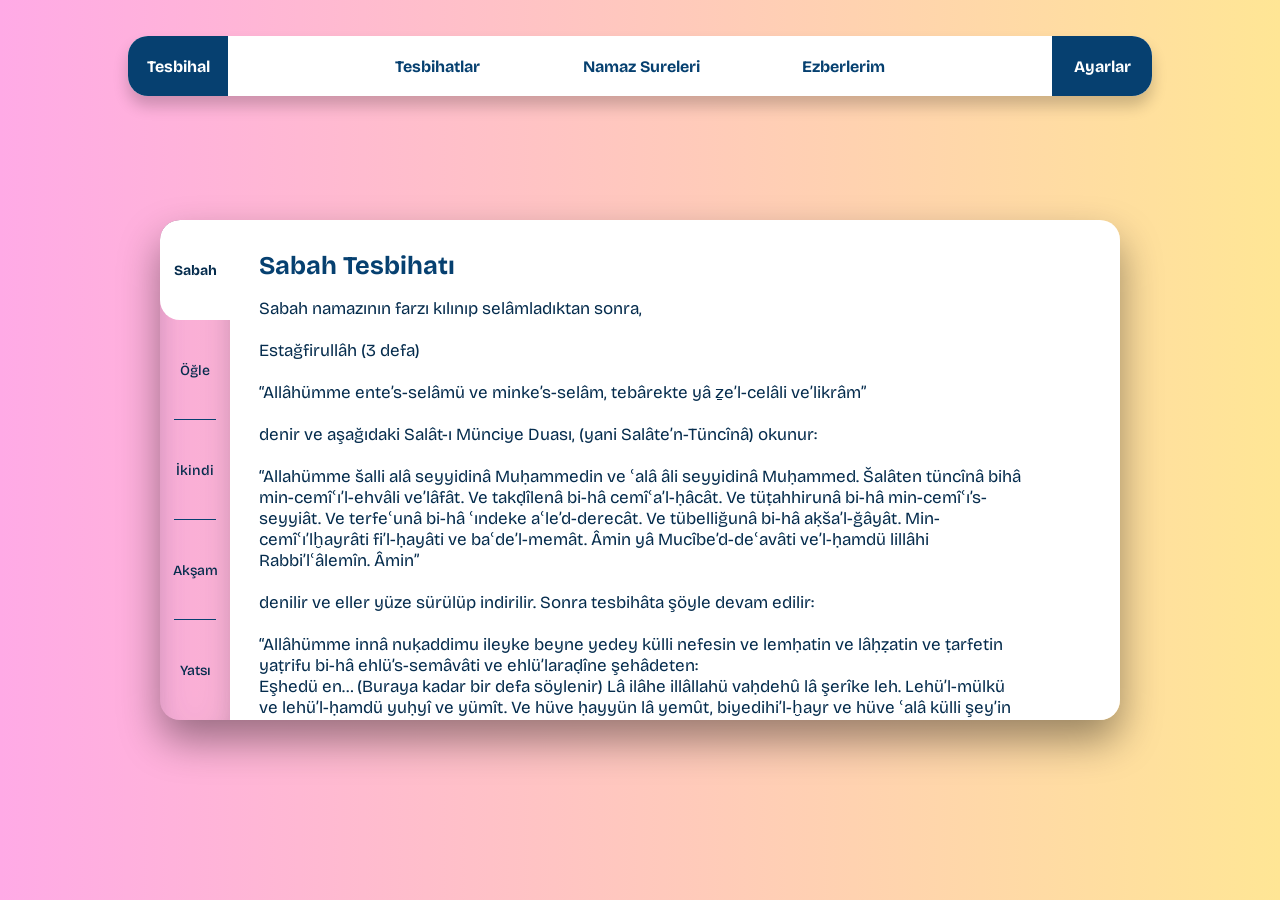
==== commit 410a856c: "Update index.html" ====
--- a/index.html
+++ b/index.html
@@ -57,6 +57,8 @@
           <p>
             Sabah namazının farzı kılınıp selâmladıktan sonra,
 <br><br>
+<span class="tooltip-kelime" data-bilgi="">Estağfirullâh (3 defa)
+</span><br><br>
 <span class="tooltip-kelime" data-bilgi="“Allah’ım! Sen selâmsın (esenlik ve kusursuzluk sahibisin), selâm (esenlik) Sendendir.
 Ey celâl ve ikram sahibi! Sen ne yücesin (ne mübareksin).”">“Allâhümme ente’s-selâmü ve minke’s-selâm, tebârekte yâ ẕe’l-celâli ve’likrâm”</span>
 <br><br>
@@ -71,7 +73,7 @@
 Onunla bizi hayatta ve ölümden sonra bütün hayırların en son noktasına ulaştırasın.
 
 Ey dualara cevap veren! Âmin.
-Âlemlerin Rabbi olan Allah’a hamd olsun. Âmin.”">“Allahümme šalli alâ seyyidinâ Muḥammedin ve ʿalâ âli seyyidinâ Muḥammed. Šalâten tüncînâ bihâ min-cemîʿı’l-ehvâli ve’lâfât. (“ve’l-âfât” derken avuç i yere bakacak şekilde çevrilir, bitince de eski haline getirilir.) Ve takḍîlenâ bi-hâ cemîʿa’l-ḥâcât. Ve tüṭahhirunâ bi-hâ min-cemîʿı’s-seyyiât. Ve terfeʿunâ bi-hâ ʿındeke aʿle’d-derecât. Ve tübelliğunâ bi-hâ aḳša’l-ğâyât. Min-cemîʿı’lḫayrâti fi’l-ḥayâti ve baʿde’l-memât. Âmin yâ Mucîbe’d-deʿavâti ve’l-ḥamdü lillâhi Rabbi’lʿâlemîn. Âmin”</span>
+Âlemlerin Rabbi olan Allah’a hamd olsun. Âmin.”">“Allahümme šalli alâ seyyidinâ Muḥammedin ve ʿalâ âli seyyidinâ Muḥammed. Šalâten tüncînâ bihâ min-cemîʿı’l-ehvâli ve’lâfât.  Ve takḍîlenâ bi-hâ cemîʿa’l-ḥâcât. Ve tüṭahhirunâ bi-hâ min-cemîʿı’s-seyyiât. Ve terfeʿunâ bi-hâ ʿındeke aʿle’d-derecât. Ve tübelliğunâ bi-hâ aḳša’l-ğâyât. Min-cemîʿı’lḫayrâti fi’l-ḥayâti ve baʿde’l-memât. Âmin yâ Mucîbe’d-deʿavâti ve’l-ḥamdü lillâhi Rabbi’lʿâlemîn. Âmin”</span>
 <br><br>
 denilir ve eller yüze sürülüp indirilir. Sonra tesbihâta şöyle devam edilir:
 <br><br>
@@ -179,14 +181,20 @@
 “Bismillâhirraḥmânirraḥîm. İnnallâhe ve melâiketehû yüšallûne ʿale’nnebiy. Yâ eyyühelleẕîne âmenû šallû ʿaleyhi ve sellimû teslîmâ. Lebbeyk.
 <br><br>
 Allahümme šalli ʿalâ seyyidinâ Muḥammedin ve ʿalâ âli seyyidinâ Muḥammed. Biʿadedi külli dâin ve devâin ve bârik ve sellim ʿaleyhi ve ʿaleyhim kesîrâ.
+<br><br>
 Allahümme šalli ʿalâ seyyidinâ Muḥammedin ve ʿalâ âli seyyidinâ Muḥammed. Biʿadedi külli dâin ve devâin ve bârik ve sellim ʿaleyhi ve ʿaleyhim kesîrâ.
+<br><br>
 Allahümme šalli ʿalâ seyyidinâ Muḥammedin ve ʿalâ âli seyyidinâ Muḥammed. Biʿadedi külli dâin ve devâin ve bârik ve sellim ʿaleyhi ve ʿaleyhim kesîran kesîrâ.
+<br><br>
 Šalli ve sellim yâ Rabbi ʿalâ ḥabîbike Muḥammedin ve ʿalâ cemîʿı’l-enbiyâi ve’l-mürselîn ve ʿalâ âli küllin ve šahbi küllin ecmaʿîn. Âmin ve’l-ḥamdü lillâhi Rabbi’l-ʿâlemîn.
  <br><br>
 
 Elfü elfi šalâtin ve elfü elfi selâmin ʿaleyke yâ Resûlallah.
+<br><br>
 Elfü elfi šalâtin ve elfü elfi selâmin ʿaleyke yâ Ḥabîballah.
+<br><br>
 Elfü elfi šalâtin ve elfü elfi selâmin ʿaleyke yâ emîne vaḥyillâh.
+<br><br>
 Allahümme šalli ve sellim ve bârik ʿalâ seyyidinâ Muḥammedin ve ʿalâ âlihî ve ašḥâbihî bi-ʿadedi evraḳı’l-eşcâr ve emvâci’lbiḥâr ve ḳaṭarâti’l-emṭâr vağfir lenâ verḥamnâ velṭuf binâ ve bi-Üstâẕinâ Saʿîdi’n-Nursî (radiyallahu ʿanh) ve vâlideynâ ve bi-ṭalebeti Resâili’n-Nuri’š-šadıḳîne yâ ilâhenâ bi-külli šalâtin minhâ eşhedü en lâilâhe illâllah ve eşhedü enne Muḥammeden Resûlüllâhi Šallallâhü ʿAleyhi Ve sellem.”
 <br><br>
 Aşağıdaki Duâ-i Tercümân-ı İsm-i A’zâm ile tes­bi­hata devam edilir:
@@ -301,6 +309,347 @@
 Elfü elfi šalâtin ve elfü elfi selâmin ʿaleyke yâ emîne vaḥyillâh.<br><br>
 Allahümme šalli ve sellim ve bârik ʿalâ seyyidinâ Muḥammedin ve ʿalâ âlihî ve ašḥâbihî bi-ʿadedi evraḳı’l-eşcâr ve emvâci’lbiḥâr ve ḳaṭarâti’l-emṭâr vağfir lenâ verḥamnâ velṭuf binâ ve bi-Üstâẕinâ Saʿîdi’n-Nursî (raḍiyallahu ʿanh) ve vâlideynâ ve bi-ṭalebeti Resâili’n-Nuri’š-šadıḳîne yâ ilâhenâ bi-külli šalâtin minhâ eşhedü en-lâilâhe illâllah ve eşhedü enne Muḥammeden Resûlüllâhi Šallallâhü ʿAleyhi Vesellem.”
 <br><br>
+İsm-i A’zâm duası okunur:
+<br><br>
+“Bismillâhirraḥmânirraḥîm.
+<br><br>
+Yâ <span class="tooltip-kelime" style= "color:rgb(214, 1, 108);" data-bilgi="Güzel olan">Cemîlu</span> yâ Allah,<br><br>
+Yâ <span class="tooltip-kelime" style= "color:rgb(214, 1, 108);" data-bilgi="Yakın olan">Ḳarîbu</span> yâ Allah<br><br>
+Yâ <span class="tooltip-kelime" style= "color:rgb(214, 1, 108);" data-bilgi="Dualara cevap veren">Mucîbu</span> yâ Allah,<br><br>
+Yâ <span class="tooltip-kelime" style= "color:rgb(214, 1, 108);" data-bilgi="Seven / sevilen">Ḥabîbu</span> yâ Allah<br><br>
+Yâ <span class="tooltip-kelime" style= "color:rgb(214, 1, 108);" data-bilgi="Çok şefkatli">Raûfu</span> yâ Allah,<br><br>
+Yâ ʿ<span class="tooltip-kelime" style= "color:rgb(214, 1, 108);" data-bilgi="Çok merhametli, lütufkâr">Aṭûfu</span> yâ Allah<br><br>
+Yâ <span class="tooltip-kelime" style= "color:rgb(214, 1, 108);" data-bilgi="İyiliği bilinen, tanınan">Maʿrûfu</span> yâ Allah,<br><br>
+Yâ <span class="tooltip-kelime" style= "color:rgb(214, 1, 108);" data-bilgi="İnce, latif, lütfu gizli olan">Lâṭîfu</span> yâ Allah<br><br>
+Yâ ʿAẓîmu yâ Allah,<br><br>
+Yâ Ḥannânu yâ Allah<br><br>
+Yâ Mennânu yâ Allah,<br><br>
+Yâ Deyyânu yâ Allah<br><br>
+Yâ Sübḥânu yâ Allah,<br><br>
+Yâ Emânu yâ Allah<br><br>
+Yâ Bürhânu yâ Allah,<br><br>
+Yâ Sulṭânu yâ Allah<br><br>
+Yâ Müsteʿânu yâ Allah,<br><br>
+Yâ Muḥsinu yâ Allah<br><br>
+Yâ Müteʿâlu yâ Allah,<br><br>
+Yâ Raḥmânu yâ Allah<br><br>
+Yâ Raḥîmu yâ Allah,<br><br>
+Yâ Kerîmu yâ Allah<br><br>
+Yâ Mecîdu yâ Allah,<br><br>
+Yâ Ferdu yâ Allah<br><br>
+Yâ Vitru yâ Allah,<br><br>
+Yâ Eḥadu yâ Allah<br><br>
+Yâ Šamedu yâ Allah,<br><br>
+Yâ Maḥmûdu yâ Allah<br><br>
+Yâ Šâdıḳa’l-Vaʿdi yâ Allah,<br><br>
+Yâ ʿAliyyu yâ Allah<br><br>
+Yâ Ğaniyyu yâ Allah,<br><br>
+Yâ Şâfî yâ Allah<br><br>
+Yâ Kâfî yâ Allah,<br><br>
+Yâ Muʿâfî yâ Allah<br><br>
+Yâ Bâḳî yâ Allah,<br><br>
+Yâ Hâdî yâ Allah<br><br>
+Yâ Ḳàdiru yâ Allah,<br><br>
+Yâ Sâtiru yâ Allah<br><br>
+Yâ Ḳahhâru yâ Allah,<br><br>
+Yâ Cebbâru yâ Allah<br><br>
+Yâ Ğaffâru yâ Allah,<br><br>
+Yâ Fettâḥu yâ Allah”<br><br>
+Avuçlar yukarı gelecek şekilde eller açılır:
+<br><br>
+Yâ Rabbe’s-semâvâti ve’l-arḍı, yâ ẕe’l-celâli ve’l-ikrâm. Es’elüke bi-ḥaḳḳı hâẕihi’l-esmâi küllihâ entüšalliye ʿalâ seyyidinâ Muḥammedin ve ʿalâ âli Muḥammedin verḥam Muḥammeden kemâ šalleyte ve sellemte ve bârekte ve raḥimte ve teraḥḥamte ʿalâ İbrâhîme ve ʿalâ âli İbrâhîme fi’l-ʿâlemîn, Rabbenâ inneke ḥamîdü’m-mecîd, bi-raḥmetike yâ erḥamerrâḥimîn, ve’l-ḥamdülillâhi Rabbi’l-ʿâlemîn.”
+<br><br>
+Fetih Sûresi’nin 27-29. âyetleri (Leḳad Šadaḳal­lâhü) okunur ve tesbihat sona erer.
+<br><br>
+Bismillâhirraḥmânirraḥîm
+<br><br>
+Leḳad šadaḳallâhü resûlehü’r-rü’yâ bi’lhaḳḳi letedḫulünne’l-mescide’l-ḥarâme inşâallâhü âminîne muḥalliḳîne ruûseküm ve muḳaššırîne lâ teḫafûne, feʿalime mâ lem ta’lemû fecaʿale min-dûni ẕâlike fetḥan ḳarîbâ. . Hüvelleẕî ersele rasûlehû bi’l-hüdâ ve dîni’lhaḳḳı li-yuẓhirahû ʿale’d-dîni küllihî ve kefâ billâhi şehîdâ. . Muḥammedü’r-resûlüllâhi ve’lleẕîne meʿahû eşiddâü ʿale’l-küffâri ruḥamâü beynehüm terâhüm rukkeʿan sücceden yebteğûne faḍlem-minallâhi ve rıḍvânâ, sîmâhüm fî-vücûhihim min-eseri’s-sücûd. Ẕâlike meselühüm fi’t-tevrâti ve meselühüm fi’l-incîli kezerʿin aḫrace şaṭ’ehû feâzerehû festağleẓa festevâ ʿalâ sûḳıhî yuʿcibü’z-zürrâʿa li-yağîẓa bi-himü’lküffâr. Veʿadallâhü’l-leẕîne âmenü ve ʿamilü’š- šâliḥâti minhum mağfiraten ve ecran ʿaẓîmâ.</p>
+        </div>
+        <div class="icerik ic3" style="display: block">
+            <h2>İkindi Tesbihatı</h2>
+            <p>İkindi namazının farzı kılınıp selâm verildikten sonra,<br><br> “Allâhümme ente’s-selâmü ve minke’s-selâm, tebârekte yâ ẕe’l-celâli ve’likrâm” denir ve aşağıdaki Salât-ı Münciye Duası, (yani Salâte’n-Tüncînâ) oku­nur: “Allahümme šalli alâ seyyidinâ Muḥammedin ve ʿalâ âli seyyidinâ Muḥammed. Šalâten tüncînâ bihâ min-cemîʿı’l-ehvâli ve’lâfât. (“ve’l-âfât” derken avuç içleri yere bakacak şekilde çevrilir, bitince de eski haline getirilir.) Ve takḍîlenâ bi-hâ cemîʿa’l-ḥâcât. Ve tüṭahhirunâ bi-hâ min-cemîʿı’s-seyyiât. Ve terfeʿunâ bi-hâ ʿındeke aʿle’d-derecât. Ve tübelliğunâ bi-hâ aḳša’l-ğâyât. Min-cemîʿı’lḫayrâti fi’l-ḥayâti ve baʿde’l-memât. Âmin yâ Mucîbe’d-deʿavâti ve’l-ḥamdü lillâhi Rabbi’lʿâlemîn. Âmin”<br><br> denilir ve eller yüze sürülüp indirilir.
+<br><br>
+Sonra namaz tesbihatına şu dua ile devam edi­lir:<br><br> “Sübḥânallahi ve’l-ḥamdü lillâhi ve lâ ilâhe illâllahü vallahü ekber ve lâ ḥavle ve lâ ḳuvvete illâ billâhi’l-ʿaliyyi’l-ʿaẓîm.”Ve Âyete’l-Kürsî okunur: “Bismillâhirraḥmânirraḥîm. Allahü lâ ilâhe illâ hüve’l-ḥayyü’l-ḳayyûm. Lâ te’ḫuẕühû sinetün ve lâ nevm. Lehû mâ fi’s-semâvâti vemâ fi’l-arḍı. Menẕelleẕî yeşfeʿu ʿındehû illâ bi-iẕnih. Yâʿlemü mâ beyne eydîhim ve mâ ḫalfehüm ve lâ yuḥîṭûne bi-şey’in min-ʿılmihî illâ bi-mâ şâe. Vesiʿa kürsiyyühü’s-semâvâti ve’l-arḍi. Velâ yeûdü­ hû ḥıfẓuhümâ ve hüve’l-ʿaliyyü’l-ʿaẓîm.”
+<br><br>
+Şu tesbih sözleri tekrarlanır: <br><br>“Ve hüve’l-‘aliyyü’l-‘az. îmu zü’l-celâli sübḥâ­ nellâh” (1 defa), “Sübḥânallâh” (33 defa) “Sübḥâne’l-bâḳî dâimeni’l-ḥamdülillâh” (1 defa), “Elḥamdülillâh” (33 defa) “Rabbi’l-‘âlemîne te‘âlâ şânühü Allâhü Ekber” (1 defa), “Allâhü Ekber” (33 defa) “Lâ ilâhe illallâhü, vaḥdehû, lâ şerîke leh, lehü’l-mülkü ve lehü’l-ḥamdü, yuḥyî ve yümît ve hüve ḥayyün lâyemût, bi-yedihi’l-ḫayru ve hüve ʿalâ külli şey’in ḳadîrun ve ileyhi’l-mašîr” <br><br>denilir ve na­maz duası yapılır.
+<br><br>
+Duâdan sonra tesbihata şöyle devam edilir: “Faʿlem ennehu” (1 defa)<br><br>
+“Lâ ilâhe illâllah” (33 defa) denilir ve ardından; <br><br>“Muḥammedü’r-resûlüllâhi šallâllahü teʿâlâ ʿaleyhi vesellem.” (1 defa)
+<br><br>
+“Bismillâhirraḥmânirraḥîm. İnnallâhe ve melâiketehû yüšallûne ʿale’nnebiy. Yâ eyyühelleẕîne âmenû šallû ʿaleyhi ve sellimû teslîmâ. Lebbeyk.
+<br><br>
+Allahümme šalli ʿalâ seyyidinâ Muḥammedin ve ʿalâ âli seyyidinâ Muḥammed. Biʿadedi külli dâin ve devâin ve bârik ve sellim ʿaleyhi ve ʿaleyhim kesîrâ. Allahümme šalli ʿalâ seyyidinâ Muḥammedin ve ʿalâ âli seyyidinâ Muḥammed. Biʿadedi külli dâin ve devâin ve bârik ve sellim ʿaleyhi ve ʿaleyhim kesîrâ. Allahümme šalli ʿalâ seyyidinâ Muḥammedin ve ʿalâ âli seyyidinâ Muḥammed. Biʿadedi külli dâin ve devâin ve bârik ve sellim ʿaleyhi ve ʿaleyhim kesîran kesîrâ. Šalli ve sellim yâ Rabbi ʿalâ ḥabîbike Muḥammedin ve ʿalâ cemîʿı’l-enbiyâi ve’l-mürselîn ve ʿalâ âli küllin ve šahbi küllin ecmaʿîn. Âmin ve’l-ḥamdü lillâhi Rabbi’l-ʿâlemîn.
+<br><br>
+Elfü elfi šalâtin ve elfü elfi selâmin ʿaleyke yâ Resûlallah.<br><br>
+Elfü elfi šalâtin ve elfü elfi selâmin ʿaleyke yâ Ḥabîballah.<br><br>
+Elfü elfi šalâtin ve elfü elfi selâmin ʿaleyke yâ emîne vaḥyillâh.<br><br>
+Allahümme šalli ve sellim ve bârik ʿalâ seyyidinâ Muḥammedin ve ʿalâ âlihî ve ašḥâbihî bi-ʿadedi evraḳı’l-eşcâr ve emvâci’lbiḥâr ve ḳaṭarâti’l-emṭâr vağfir lenâ verḥamnâ velṭuf binâ ve bi-Üstâẕinâ Saʿîdi’n-Nursî (radiyallahu ʿanh) ve vâlideynâ ve bi-ṭalebeti Resâili’n-Nuri’š-šadıḳîne yâ ilâhenâ bi-külli šalâtin minhâ eşhedü en lâilâhe illâllah ve eşhedü enne Muḥammeden Resûlüllâhi Šallallâhü ʿAleyhi Ve sellem.
+<br><br>
+”Aşağıdaki Duâ-i Tercümân-ı İsm-i A’zâm ile tes­bi­hata devam edilir:
+<br><br>
+Sübḥâneke yâ Allah teʿâleyte yâ Raḥmân ecirnâ mine’n-nâr bi-ʿafvike yâ Raḥmân.
+<br><br>
+Sübḥâneke yâ Raḥîm teʿâleyte yâ Kerîm ecirnâ mine’n-nâr bi-ʿafvike yâ Raḥmân.
+<br><br>
+Sübḥâneke yâ Ḥamîd teʿâleyte yâ Ḥakîm ecirnâ mine’n-nâr bi-ʿafvike yâ Raḥmân.
+<br><br>
+Sübḥâneke yâ Mecîd teʿâleyte yâ Melîk ecirnâ mine’n-nâr bi-ʿafvike yâ Raḥmân.
+<br><br>
+Sübḥâneke yâ Ḳuddûs teʿâleyte yâ Selâm ecirnâ mine’n-nâr bi-ʿafvike yâ Raḥmân.
+<br><br>
+Sübḥâneke yâ Mü’min teʿâleyte yâ Müheymin ecirnâ mine’n-nâr bi-ʿafvike yâ Raḥmân.
+<br><br>
+Sübḥâneke yâ ʿAzîz teʿâleyte yâ Cebbâr ecirnâ mine’n-nâr bi-ʿafvike yâ Raḥmân.
+<br><br>
+Sübḥâneke yâ Mütekebbîr teʿâleyte yâ Ḫàlık ecirnâ mine’n-nâr bi-ʿafvike yâ Raḥmân.
+<br><br>
+Sübḥâneke yâ Evvel teʿâleyte yâ Âḫir ecirnâ mine’n-nâr bi-ʿafvike yâ Raḥmân.
+<br><br>
+Sübḥâneke yâ Ẓâhir teʿâleyte yâ Bâṭın ecirnâ mine’n-nâr bi-ʿafvike yâ Raḥmân.
+<br><br>
+Sübḥâneke yâ Bâri’ teʿâleyte yâ Mušavvir ecirnâ mine’n-nâr bi-ʿafvike yâ Raḥmân.
+<br><br>
+Sübḥâneke yâ Tevvâb teʿâleyte yâ Vehhâb ecirnâ mine’n-nâr bi-ʿafvike yâ Raḥmân.
+<br><br>
+Sübḥâneke yâ Bâis teʿâleyte yâ Vâris ecirnâ mine’n-nâr bi-ʿafvike yâ Raḥmân.
+<br><br>
+Sübḥâneke yâ Ḳadîm teʿâleyte yâ Muḳîm ecirnâ mine’n-nâr bi-ʿafvike yâ Raḥmân.
+<br><br>
+Sübḥâneke yâ Ferd teʿâleyte yâ Vitr ecirnâ mine’n-nâr bi-ʿafvike yâ Raḥmân.
+<br><br>
+Sübḥâneke yâ Nûr teʿâleyte yâ Settâr ecirnâ mine’n-nâr bi-ʿafvike yâ Raḥmân.
+<br><br>
+Sübḥâneke yâ Celîl teʿâleyte yâ Cemîl ecirnâ mine’n-nâr bi-ʿafvike yâ Raḥmân.
+<br><br>
+Sübḥâneke yâ Ḳàhir teʿâleyte yâ Ḳàdir ecirnâ mine’n-nâr bi-ʿafvike yâ Raḥmân.
+<br><br>
+Sübḥâneke yâ Melîk teʿâleyte yâ Muḳtedir ecirnâ mine’n-nâr bi-ʿafvike yâ Raḥmân.
+<br><br>
+Sübḥâneke yâ ʿAlîm teʿâleyte yâ ʿAllâm ecirnâ mine’n-nâr bi-ʿafvike yâ Raḥmân.
+<br><br>
+Sübḥâneke yâ ʿAẓîm teʿâleyte yâ Ğafûr ecirnâ mine’n-nâr bi-ʿafvike yâ Raḥmân.
+<br><br>
+Sübḥâneke yâ Ḥalîm teʿâleyte yâ Vedûd ecirnâ mine’n-nâr bi-ʿafvike yâ Raḥmân.
+<br><br>
+Sübḥâneke yâ Şehîd teʿâleyte yâ Şâhid ecirnâ mine’n-nâr bi-ʿafvike yâ Raḥmân.
+<br><br>
+Sübḥâneke yâ Kebîr teʿâleyte yâ Müteʿâl ecirnâ mine’n-nâr bi-ʿafvike yâ Raḥmân.
+<br><br>
+Sübḥâneke yâ Nûr teʿâleyte yâ Lâṭîf ecirnâ mine’n-nâr bi-ʿafvike yâ Raḥmân.
+<br><br>
+Sübḥâneke yâ Semiʿ teʿâleyte yâ Kefîl ecirnâ mine’n-nâr bi-ʿafvike yâ Raḥmân.
+<br><br>
+Sübḥâneke yâ Ḳarîb teʿâleyte y â Bašîr ecirn â mine’n-n âr bi-ʿafvike y â Raḥmân. 
+<br><br>
+Sübḥâneke yâ Ḥaḳ teʿâleyte yâ Mübîn ecirnâ mine’n-nâr bi-ʿafvike yâ Raḥmân.
+<br><br>
+Sübḥâneke yâ Raûf teʿâleyte yâ Raḥîm ecirnâ mine’n-nâr bi-ʿafvike yâ Raḥmân.
+<br><br>
+Sübḥâneke yâ Ṭâhir teʿâleyte yâ Muṭahhir ecirnâ mine’n-nâr bi-ʿafvike yâ Raḥmân.
+<br><br>
+Sübḥâneke yâ Mücemmil teʿâleyte yâ Mufaḍ­ ḍıl ecirnâ mine’n-nâr bi-ʿafvike yâ Raḥmân.
+<br><br>
+Sübḥâneke yâ Muẓhir teʿâleyte yâ Münʿim ecirnâ mine’n-nâr bi-ʿafvike yâ Raḥmân.
+<br><br>
+Sübḥâneke yâ Deyyân teʿâleyte yâ Sulṭân ecirnâ mine’n-nâr bi-ʿafvike yâ Raḥmân.
+<br><br>
+Sübḥâneke yâ Ḥannân teʿâleyte yâ Mennân ecirnâ mine’n-nâr bi-ʿafvike yâ Raḥmân.
+<br><br>
+Sübḥâneke yâ Eḥad teʿâleyte yâ Šamed ecirnâ mine’n-nâr bi-ʿafvike yâ Raḥmân.
+<br><br>
+Sübḥâneke yâ Ḥayy teʿâleyte yâ Ḳayyûm ecirnâ mine’n-nâr bi-ʿafvike yâ Raḥmân.
+<br><br>
+Sübḥâneke yâ ʿAdl teʿâleyte yâ Ḥakem ecirnâ mine’n-nâr bi-ʿafvike yâ Raḥmân.
+<br><br>
+Sübḥâneke yâ Ferd teʿâleyte yâ Ḳuddûs ecirnâ mine’n-nâr bi-ʿafvike yâ Raḥmân.
+<br><br>
+Avuçlar yukarı gelecek şekilde eller kaldırılır:
+<br><br> “Sübḥâneke âhiyyen şerâhiyyen teʿâleyte lâ ilâhe illâ ente ecirnâ ve ecir Üstâẕenâ Saʿîde’n-Nursî (raḍıyallâhu ʿanh) ve vâlideynâ ve iḫvânenâ ve eḫavâtinâ ve ṭalebete Resâili’n-Nûri ve rufeḳàenâ ve aḥbâbene’l-mü’minîne’lmuḫlišîne mine’n-nâr. (Avuç içleri yere bakacak şekilde çevrilir.) Ve min-külli nâr vaḥ­ feẓnâ min-şerri’n-nefsi ve’ş-şeyṭân ve minşerri’l-cinni ve’l-insân ve min-şerri’l-bidʿati ve’ḍ-ḍalâlâti ve’l-ilḥâdi ve’ṭ-ṭuğyân. (Avuç iç­leri tekrar yukarıya baka­cak şekle getirilir.) Bi-ʿafvike yâ Mücîr, bi-faḍlike yâ Ğaffâr biraḥmetike yâ Erḥame’r-râḥimîn. Allahümm’e-dḫılne’l-Cennete meʿâ’l-ebrâr, bi­-şefâʿati nebiyyike’l-muḫtâr. Âmin, ve’lḥamdü lillâhi Rabbi’l-Âlemîn.”
+<br><br>
+Nebe’ (Amme) Sûresi okunur ve tesbihat sona erer.
+<br><br>
+“Bismillâhirraḥmânirraḥîm ʿAmme yetesêelûn . ʿAni’n-nebei’l-ʿaẓîm . Elleẓî hüm fîhi muḫtelifûn . Kellâ seyʿalemûn . Sümme kellâ seyʿalemûn . Elem necʿali’l-arḍa mihâdâ . Ve’l-cibâle evtâdâ . Ve ḫalaḳnâküm ezvâcâ . Ve ceʿalnâ nevmeküm sübâtâ . Ve ceʿalne’l-leyle libâsâ . Ve ceʿalne’n-nehâra meʿâşâ . Ve beneynâ fevḳaküm sebʿan şidâdâ . Ve ceʿalnâ sirâcev-vehhâcâ . Ve enzelnâ mine’l-mu’širâti mâen seccâcâ . Linuḫrice bihî ḥabbev-venebâtâ . Ve cennâtin elfâfâ . İnne yevme’l-fašli kâne mîḳàtâ . Yevme yünfeḫu fiššûri fete’tûne efvâcâ . Ve fütiḥatissemâü fekânet ebvâbâ . Ve süyyirati’l-cibâlü fekânet serâbâ . İnne Cehenneme kânet miršâdâ . Li’ṭ-ṭâğîne meâbâ . Lâbisîne fîhâ eḥḳàbâ . Lâ yeẕûḳùne fîhâ berdev-velâ şarâbâ . İllâ ḥamîmev-veğassâḳâ .cezâev-vifâḳâ . İnnehüm kânû lâ yercûne ḥisâbâ . Ve keẕẕebû bi-âyâtinâ kiẕẕâbâ . Ve külle şey’in aḥšaynâhü kitâbâ . Feẕûḳû felen-nezîdeküm illâ ʿaẕâbâ . İnne li’l-mütte­ ḳîne mefâzâ . Ḥadâiḳa ve aʿnâbâ . Ve kevâibe etrâbâ . Ve ke’sen dihâḳâ . Lâ yesmeʿûne fîhâ lağvev-velâ-kiẕẕâbâ . Cezâem-mi’rRabbike ʿaṭâen ḥisâbâ . Rabbi’s-semâvâti ve’l-arḍi vemâ beynehüme’r-raḥmâni lâ yemlikûne minhü ḫiṭâbâ . Yevme yeḳûmü’r-rûḥu ve’l-melâiketü šaffâ . Lâ yetekellemûne illâ men eẕine lehü’r-raḥmânü ve ḳâle šavâbâ . Ẕâlike’l-yevmü’l-haḳḳu femenşâetteḫaẕe ilâ Rabbihî meâbâ . İnnâ enẕernâküm ʿaẕâben ḳarîbâ, yevme yenẓuru’l-mer’ü mâ ḳaddemet yedâhü ve yeḳùlü’l-kâfiru yâ leytenî küntü tü­ râbâ.<br><br></p>
+        </div>
+        <div class="icerik ic4" style="display: block">
+            <h2>Akşam Tesbihatı</h2>
+            <p>Akşam namazının farzı kılınıp selâm verildikten sonra,
+              <br><br>
+               “Allâhümme ente’s-selâmü ve minke’s-selâm, tebârekte yâ ẕe’l-celâli ve’likrâm”
+               <br><br> denilir ve aşağıdaki Salât-ı Münciye Duası, (yani Salâte’n-Tüncînâ) oku­nur: 
+               <br><br>
+               “Allahümme šalli alâ seyyidinâ Muḥammedin ve ʿalâ âli seyyidinâ Muḥammed. Šalâten tüncînâ bihâ min-cemîʿı’l-ehvâli ve’lâfât. (“ve’l-âfât” derken avuç içleri yere bakacak şekilde çevrilir, bitince de eski haline getirilir.) Ve takḍîlenâ bi-hâ cemîʿa’l-ḥâcât. Ve tüṭahhirunâ bi-hâ min-cemîʿı’s-seyyiât. Ve terfeʿunâ bi-hâ ʿındeke aʿle’d-derecât. Ve tübelliğunâ bi-hâ aḳša’l-ğâyât. Min-cemîʿı’lḫayrâti fi’l-ḥayâti ve baʿde’l-memât. Âmin yâ Mucîbe’d-deʿavâti ve’l-ḥamdü lillâhi Rabbi’lʿâlemîn. Âmin”
+              <br><br> denilir ve eller yüze sürülüp indirilir.
+              <br><br>
+Akşam namazının son sünneti kılınır. Selam verdikten sonra,
+<br><br>
+“Âmennâ bi-ennehü” (1 defa söylenir.) “Lâ ilâhe illâllahü, vaḥdehû, lâ şerîke leh, lehü’l-mülkü ve lehü’l-ḥamdü, yuḥyî ve yümît, bi-yedihi’l-ḫayr ve hüve ʿalâ külli şey’in ḳadîr.”(9 defa söy­lenir)<br><br> dedikten sonra onuncuda
+<br><br>
+ “Lâ ilâhe illâllahü, vaḥdehû, lâ şerîke leh, lehü’l-mülkü ve lehü’l-ḥamdü, yuḥyî ve yümît ve hüve ḥayyün lâ yemût, bi-yedihi’l-ḫayr ve hüve ʿalâ külli şey’in ḳadîr ve ileyhi’l-mašîr.
+ <br><br>
+ ”İstiâze Duası’yla tesbihâta devam edilir (dua eder­ken eller kaldırılır ve avuç içleri yere bakacak şekilde tutulur):<br><br>
+
+ 
+
+ 
+
+“Allahümme ecirnâ mine’n-nâr. (3, 5 veya 7 de­fa tekrar edilir.)<br><br>
+Allahümme ecirnâ min-külli nâr.<br><br>
+Allahümme ecirnâ min-fitneti’d-dîniyyeti ve’d-dünyeviyyeh.<br><br>
+Allahümme ecirnâ min-fitneti âḫiri’z-zemân.<br><br>
+Allahümme ecirnâ min-fitneti Mesîḥı’dDeccâli ve’s-Süfyân.<br><br>
+Allahümme ecirnâ mine’ḍ-ḍalâlâti ve’l-bidʿıyyâti ve’l-beliyyât.<br><br>
+Allahümme ecirnâ min-şerri’n-nefsi’lemmâreh.<br><br>
+Allahümme ecirnâ min-şürûri’n-nüfûsi’lemmârâti’l-firʿavniyyeh.<br><br>
+Allahümme ecirnâ min-şerri’n-nisâ.<br><br>
+Allahümme ecirnâ min-belâi’n-nisâ.<br><br>
+Allahümme ecirnâ min-fitneti’n-nisâ.<br><br>
+Allahümme ecirnâ min-ʿaẕâbi’l-ḳabr.<br><br>
+Allahümme ecirnâ min-ʿaẕâbi yevmi’lḳıyâmeh.<br><br>
+Allahümme ecirnâ min-ʿaẕâbi Cehennem.<br><br>
+Allahümme ecirnâ min-ʿaẕâbi ḳahrik.<br><br>
+Allahümme ecirnâ min-ʿnâri ḳahrik.<br><br>
+Allahümme ecirnâ min-ʿaẕâbi’l-ḳabri ve’nnîrân.<br><br>
+Allahümme ecirnâ mine’r-riyâi ve’ssümʿati ve’l-ʿucubi ve’l-faḫr.<br><br>
+Allahümme ecirnâmin-tecâvüzi’l-mülḥıdîn.<br><br>
+Allahümme ecirnâ min-şerri’l-münâfiḳîn.<br><br>
+Allahümme ecirnâ min-fitneti’l-fâsıḳîn.<br><br>
+Allahümme ecirnâ ve ecir vâlideynâ ve ṭalebete Resâili’n-Nûri’š- šâdiḳîne fî-ḫıdmeti’l-Ḳur’âni ve’l-îmân. Ve aḥbâbene’l-mü’minîne’l-muḫlišîne ve aḳrabâenâ ve ecdâdenâ mine’n-nâr. (Bundan son­ra avuç içleri yukarı çevrilir.) Bi-ʿafvike yâ Mücîr, bi-faḍlike yâ Ğaffâr. Allâhümme’d-ḫılne’l-Cennete meʿâ’l-ebrâr. Allâhümme’d-ḫılne’l-Cennete meʿâ’l-ebrâr. Allâhümme’d-ḫılnâ ve edḫı’l-Üstâẕenâ Saʿîde’n-Nursî (radiyallâhu ʿanh) ve vâlideynâ ve ṭalebete Resâili’n-Nûri’š-šâdıḳîne ve iḫvânenâ ve eḫavâtinâ ve aḳrabâenâ ve ecdâdenâ ve aḥbâbene’l-mü’minîne’l-muḫlišîne fî-ḫıdmeti’l-îmâni ve’l-Ḳur’ân. El-Cennete meʿa’l-ebrâr bi-şefâati nebiyyike’l-muḫtar ve âlihi’l-eṭhâr ve ešḥâbihi’l-aḫyâr ve sellim mâ dâme’l-leylü ve’n-nehâr. Âmîn, ve’l-ḥamdü lillâhi Rabbi’lʿÂlemîn”
+<br><br>
+denilir ve eller yüze sü­rülür.
+<br><br>
+Sonra namaz tesbihatına şu dua ile devam edi­lir: 
+<br><br>“Sübḥânallahi ve’l-ḥamdü lillâhi ve lâ ilâhe illâllahü vallahü ekber ve lâ ḥavle ve lâ ḳuvvete illâ billâhi’l-ʿaliyyi’l-ʿaẓîm.”
+<br><br>Ve Âyete’l-Kürsî okunur: <br><br>
+“Bismillâhirraḥmânirraḥîm. Allahü lâ ilâhe illâ hüve’l-ḥayyü’l-ḳayyûm. Lâ te’ḫuẕühû sinetün ve lâ nevm. Lehû mâ fi’s-semâvâti vemâ fi’l-arḍı. Menẕelleẕî yeşfeʿu ʿındehû illâ bi-iẕnih. Yâʿlemü mâ beyne eydîhim ve mâ ḫalfehüm ve lâ yuḥîṭûne bi-şey’in min-ʿılmihî illâ bi-mâ şâe. Vesiʿa kürsiyyühü’s-semâvâti ve’l-arḍi. Velâ yeûdü­ hû ḥıfẓuhümâ ve hüve’l-ʿaliyyü’l-ʿaẓîm.”
+<br><br>
+Şu tesbih sözleri tekrarlanır:
+<br><br> “Ve hüve’l-‘aliyyü’l-‘azîmu zü’l-celâli sübḥâ­nellâh” (1 defa),
+<br><br>
+ “Sübḥânallâh” (33 defa)
+ <br><br> “Sübḥâne’l-bâḳî dâimeni’l-ḥamdülillâh” (1 defa),
+ <br><br>
+ “Elḥamdülillâh” (33 defa)
+ <br><br>
+  “Rabbi’l-‘âlemîne te‘âlâ şânühü Allâhü Ekber” (1 defa),
+  <br><br> “Allâhü Ekber” (33 defa)
+  <br><br>
+   “Lâ ilâhe illallâhü, vaḥdehû, lâ şerîke leh, lehü’l-mülkü ve lehü’l-ḥamdü, yuḥyî ve yümît ve hüve ḥayyün lâyemût, bi-yedihi’l-ḫayru ve hüve ʿalâ külli şey’in ḳadîrun ve ileyhi’l-mašîr” <br><br>
+   denilir ve na­maz duası yapılır.
+   <br><br>
+
+Duâdan sonra tesbihata şöyle devam edilir:
+<br><br>
+ “Faʿlem ennehu” (1 defa) <br><br>
+ “Lâ ilâhe illâllah” (33 defa)
+ <br><br> denilir ve ardından; 
+ <br><br>“Muḥammedü’r-resûlüllâhi šallâllahü teʿâlâ ʿaleyhi vesellem.” (1 defa) 
+ <br><br> “Bismillâhirraḥmânirraḥîm. İnnallâhe ve melâiketehû yüšallûne ʿale’nnebiy. Yâ eyyühelleẕîne âmenû šallû ʿaleyhi ve sellimû teslîmâ. Lebbeyk.
+<br><br>
+Allahümme šalli ʿalâ seyyidinâ Muḥammedin ve ʿalâ âli seyyidinâ Muḥammed. Biʿadedi külli dâin ve devâin ve bârik ve sellim ʿaleyhi ve ʿaleyhim kesîrâ. Allahümme šalli ʿalâ seyyidinâ Muḥammedin ve ʿalâ âli seyyidinâ Muḥammed. Biʿadedi külli dâin ve devâin ve bârik ve sellim ʿaleyhi ve ʿaleyhim kesîrâ. Allahümme šalli ʿalâ seyyidinâ Muḥammedin ve ʿalâ âli seyyidinâ Muḥammed. Biʿadedi külli dâin ve devâin ve bârik ve sellim ʿaleyhi ve ʿaleyhim kesîran kesîrâ. Šalli ve sellim yâ Rabbi ʿalâ ḥabîbike Muḥammedin ve ʿalâ cemîʿı’l-enbiyâi ve’l-mürselîn ve ʿalâ âli küllin ve šahbi küllin ecmaʿîn. Âmin ve’l-ḥamdü lillâhi Rabbi’l-ʿâlemîn.
+<br><br>
+
+Elfü elfi šalâtin ve elfü elfi selâmin ʿaleyke yâ Resûlallah.<br><br>
+Elfü elfi šalâtin ve elfü elfi selâmin ʿaleyke yâ Ḥabîballah.<br><br>
+Elfü elfi šalâtin ve elfü elfi selâmin ʿaleyke yâ emîne vaḥyillâh.<br><br>
+Allahümme šalli ve sellim ve bârik ʿalâ seyyidinâ Muḥammedin ve ʿalâ âlihî ve ašḥâbihî bi-ʿadedi evraḳı’l-eşcâr ve emvâci’lbiḥâr ve ḳaṭarâti’l-emṭâr vağfir lenâ verḥamnâ velṭuf binâ ve bi-Üstâẕinâ Saʿîdi’n-Nursî (radiyallahu ʿanh) ve vâlideynâ ve bi-ṭalebeti Resâili’n-Nuri’š-šadıḳîne yâ ilâhenâ bi-külli šalâtin minhâ eşhedü en lâilâhe illâllah ve eşhedü enne Muḥammeden Resûlüllâhi Šallallâhü ʿAleyhi Ve sellem.”
+<br><br>Aşağıdaki Duâ-i Tercümân-ı İsm-i A’zâm ile tes­bi­hata devam edilir:
+<br><br>
+Yâ Cemîlu yâ Allah,<br><br>
+Yâ Ḳarîbu yâ Allah<br><br>
+Yâ Mucîbu yâ Allah,<br><br>
+Yâ Ḥabîbu yâ Allah<br><br>
+Yâ Raûfu yâ Allah,<br><br>
+Yâ ʿAṭûfu yâ Allah<br><br>
+Yâ Maʿrûfu yâ Allah,<br><br>
+Yâ Lâṭîfu yâ Allah<br><br>
+Yâ ʿAẓîmu yâ Allah,<br><br>
+Yâ Ḥannânu yâ Allah<br><br>
+Yâ Mennânu yâ Allah,<br><br>
+Yâ Deyyânu yâ Allah<br><br>
+Yâ Sübḥânu yâ Allah,<br><br>
+Yâ Emânu yâ Allah<br><br>
+Yâ Bürhânu yâ Allah,<br><br>
+Yâ Sulṭânu yâ Allah<br><br>
+Yâ Müsteʿânu yâ Allah,<br><br>
+Yâ Muḥsinu yâ Allah<br><br>
+Yâ Müteʿâlu yâ Allah,<br><br>
+Yâ Raḥmânu yâ Allah<br><br>
+Yâ Raḥîmu yâ Allah,<br><br>
+Yâ Kerîmu yâ Allah<br><br>
+Yâ Mecîdu yâ Allah,<br><br>
+Yâ Ferdu yâ Allah<br><br>
+Yâ Vitru yâ Allah,<br><br>
+Yâ Eḥadu yâ Allah<br><br>
+Yâ Šamedu yâ Allah,<br><br>
+Yâ Maḥmûdu yâ Allah<br><br>
+Yâ Šâdıḳa’l-Vaʿdi yâ Allah,<br><br>
+Yâ ʿAliyyu yâ Allah<br><br>
+Yâ Ğaniyyu yâ Allah,<br><br>
+Yâ Şâfî yâ Allah<br><br>
+Yâ Kâfî yâ Allah,<br><br>
+Yâ Muʿâfî yâ Allah<br><br>
+Yâ Bâḳî yâ Allah,<br><br>
+Yâ Hâdî yâ Allah<br><br>
+Yâ Ḳàdiru yâ Allah,<br><br>
+Yâ Sâtiru yâ Allah<br><br>
+Yâ Ḳahhâru yâ Allah,<br><br>
+Yâ Cebbâru yâ Allah<br><br>
+Yâ Ğaffâru yâ Allah,<br><br>
+Yâ Fettâḥu yâ Allah<br><br>
+Avuçlar yukarı gelecek şekilde eller açılır:
+<br><br>
+”Yâ Rabbe’s-semâvâti ve’l-arḍı, yâ ẕe’l-celâli ve’l-ikrâm. Es’elüke bi-ḥaḳḳı hâẕihi’l-esmâi küllihâ entüšalliye ʿalâ seyyidinâ Muḥammedin ve ʿalâ âli Muḥammedin verḥam Muḥammeden kemâ šalleyte ve sellemte ve bârekte ve raḥimte ve teraḥḥamte ʿalâ İbrâhîme ve ʿalâ âli İbrâhîme fi’l-ʿâlemîn, Rabbenâ inneke ḥamîdü’m-mecîd, bi-raḥmetike yâ erḥamerrâḥimîn, ve’l-ḥamdülillâhi Rabbi’l-ʿâlemîn.
+<br><br>
+Haşir Sûresi’nin 20-24. âyetleri (Lâyestevî) o­ku­na­rak tesbihat bitirilir.
+<br><br>
+“Bismillâhirraḥmânirraḥîm Lâ yestevî ašḥâbü’n-nâri ve ašḥâbü’l-Cenneh. Ašḥâbü’l-Cenneti hümü’l-fâizûn. . Lev enzelnâ hâẕe’l-Ḳur’âne ʿalâ cebelin leraeytehû ḫâşiʿan mütešaddian min-ḫaşyetillâh. Ve tilke’l-emsâlü naḍribühâ linnâsi leʿallehüm yetefekkerûn. . Hüvallahü’l-leẕî lâ ilâhe illâ hû. ʿÂlimü’l-ğaybi ve’ş-şehâdeti. Hüve’rRaḥmânü’r-Raḥîm. . Hüvallâhü’l-leẕî lâ ilâhe illâ hû. El-Melikü’l-Ḳuddûsü’s-Selâmü’l-Mü’­ minü’l-Müheyminü’l-ʿAzîzü’l-Cebbârü’l-Mü­ tekebbir. Sübḥânellâhi ʿammâ yüşrikûn. . Hüvallâhü’l-Ḫàliḳu’l-Bâriü’l-Müšavviru lehü’lEsmâü’l-­Ḥüsnâ. Yüsebbiḥu lehû mâ fi’ssemâvâti ve’l-arḍi. Ve hüve’l-ʿAzîzü’l-Ḥakîm.”</p>
+        </div>
+        <div class="icerik ic5" style="display: block">
+            <h2>Yatsı Tesbihatı</h2>
+            <p>Yatsı namazının farzı kılınıp selâm verildikten sonra, 
+              <br><br>
+              “Allâhümme ente’s-selâmü ve minke’s-selâm, tebârekte yâ ẕe’l-celâli ve’likrâm” denir. Daha sonra, “Allahümme šalli alâ seyyidinâ Muḥammedin ve ʿalâ âli seyyidinâ Muḥammed. Šalâten tüncînâ bihâ min-cemîʿı’l-ehvâli ve’l-âfât. Ve takḍîlenâ bi-hâ cemîʿa’l-ḥâcât. Ve tüṭahhirunâ bi-hâ min-cemîʿı’s-seyyiât. Ve terfeʿunâ bi-hâ ʿindeke aʿle’d-derecât. Ve tübelliğunâ bi-hâ aḳša’l-ğâyât. Min-cemîʿi’l-ḫayrâti fi’l-ḥayâti ve baʿde’l-memât. Âmin yâ Mucîbe’d-deʿavâti ve’l-ḥamdü lillâhi Rabbi’l-ʿâlemîn. Âmin”
+              <br><br> denilir ve eller yüze sürülüp indirilir.
+              <br><br>
+
+Yatsı namazının son sünneti ve Vitir namazı kılındıktan sonra tesbihata şu dua ile devam edilir: <br><br>
+“Sübḥânallahi velḥamdü lillâhi ve lâilâhe illâllahü vallahü ekber ve lâ ḥavle ve lâ ḳuvvete illâ billâhi’l-ʿaliyyi’l-ʿaẓîm.” Ve Âyete’l-Kürsî okunur: “Bismillâhirraḥmânirraḥîm. Allahü lâ ilâhe illâ hüve’l-ḥayyü’l-ḳayyûm. Lâ te’ḫuẕühû sinetün ve lâ nevm. Lehû mâ fi’s-semâvâti ve mâ fi’l-arḍi. Menẕelleẕî yeşfeʿu ʿindehû illâ bi-iẕnih. Yâʿlemü mâ beyne eydîhim ve mâ ḫalfehüm ve lâ yuḥîṭûne bişey’in min-ʿilmihî illâ bimâ şâe. Vesiʿa kürsiyyühü’s-semâvâti ve’l-arḍi. Ve lâ yeûdühû ḥıfẓuhümâ ve hüve’l-ʿaliyyü’l-ʿaẓîm.
+<br><br>
+
+Şu tesbih sözleri tekrarlanır:
+<br><br> “Ve hüve’l-‘aliyyü’l-‘azîmu zü’l-celâli sübḥâ­nellâh” (1 defa),
+<br><br>
+ “Sübḥânallâh” (33 defa)
+ <br><br> “Sübḥâne’l-bâḳî dâimeni’l-ḥamdülillâh” (1 defa),
+ <br><br>
+ “Elḥamdülillâh” (33 defa)
+ <br><br>
+  “Rabbi’l-‘âlemîne te‘âlâ şânühü Allâhü Ekber” (1 defa),
+  <br><br> “Allâhü Ekber” (33 defa)
+  <br><br>
+   “Lâ ilâhe illallâhü, vaḥdehû, lâ şerîke leh, lehü’l-mülkü ve lehü’l-ḥamdü, yuḥyî ve yümît ve hüve ḥayyün lâyemût, bi-yedihi’l-ḫayru ve hüve ʿalâ külli şey’in ḳadîrun ve ileyhi’l-mašîr” <br><br>
+   denilir ve na­maz duası yapılır.
+   <br><br>
+    Duâdan sonra tesbihata şöyle devam edilir: <br><br>
+    “Faʿlem ennehu” (1 defa)
+    <br><br> “Lâ ilâhe illâllah” (33 defa söylenir.) 
+    <br><br>“Muḥammedü’r-resûlüllâhi šallâllahü teʿâlâ ʿaleyhi vesellem.” (1 defa)
+    <br><br> Tesbihâtın burasında Peygamberimize (a.s.m.) şöyle salât ve selâm edilir: 
+    <br><br>“Bismillâhirraḥmânirraḥîm. İnnallâhe ve melâiketehû yüšallûne ʿale’nnebiy. Yâ eyyühelleẕîne âmenû šallû ʿaleyhi ve sellimû teslîmâ. Lebbeyk.
+
+ <br><br>
+
+Allahümme šalli ʿalâ seyyidinâ Muḥammedin ve ʿalâ âli seyyidinâ Muḥammed. Biʿadedi külli dâin ve devâin ve bârik ve sellim ʿaleyhi ve ʿaleyhim kesîrâ.<br><br>
+Allahümme šalli ʿalâ seyyidinâ Muḥammedin ve ʿalâ âli seyyidinâ Muḥammed. Biʿadedi külli dâin ve devâin ve bârik ve sellim ʿaleyhi ve ʿaleyhim kesîrâ.<br><br>
+Allahümme šalli ʿalâ seyyidinâ Muḥammedin ve ʿalâ âli seyyidinâ Muḥammed. Biʿadedi külli dâin ve devâin ve bârik ve sellim ʿaleyhi ve ʿaleyhim kesîran kesîrâ.<br><br>
+Šalli ve sellim yâ Rabbi ‘alâ ḥabîbike Muḥammedin ve ʿalâ cemîʿı’l-enbiyâi ve’l-mürselîn ve ʿalâ âli küllin ve šahbi küllin ecmaʿîn. Âmin ve’l-ḥamdü lillâhi Rabbi’l-âlemîn.
+<br><br>
+Elfü elfi šalâtin ve elfü elfi selâmin ʿaleyke yâ Resûlallah.<br><br>
+Elfü elfi šalâtin ve elfü elfi selâmin ʿaleyke yâ Ḥabîballah.<br><br>
+Elfü elfi šalâtin ve elfü elfi selâmin ʿaleyke yâ emîne vaḥyillâh.<br><br>
+Allahümme šalli ve sellim ve bârik ʿalâ seyyidinâ Muḥammedin ve ʿalâ âlihî ve ašḥâbihî bi-ʿadedi evraḳı’l-eşcâr ve emvâci’lbiḥâr ve ḳaṭarâti’l-emṭâr vağfir lenâ verḥamnâ velṭuf binâ ve bi-Üstâẕinâ Saʿîdi’n-Nursî (raḍiyallahu ʿanh) ve vâlideynâ ve bi-ṭalebeti Resâili’n-Nuri’š-šadıḳîne yâ ilâhenâ bi-külli šalâtin minhâ eşhedü en-lâilâhe illâllah ve eşhedü enne Muḥammeden Resûlüllâhi Šallallâhü ʿAleyhi Vesellem.”
+<br><br>
+
 İsm-i A’zâm duası okunur:
 <br><br>
 “Bismillâhirraḥmânirraḥîm.
@@ -351,347 +700,6 @@
 <br><br>
 Yâ Rabbe’s-semâvâti ve’l-arḍı, yâ ẕe’l-celâli ve’l-ikrâm. Es’elüke bi-ḥaḳḳı hâẕihi’l-esmâi küllihâ entüšalliye ʿalâ seyyidinâ Muḥammedin ve ʿalâ âli Muḥammedin verḥam Muḥammeden kemâ šalleyte ve sellemte ve bârekte ve raḥimte ve teraḥḥamte ʿalâ İbrâhîme ve ʿalâ âli İbrâhîme fi’l-ʿâlemîn, Rabbenâ inneke ḥamîdü’m-mecîd, bi-raḥmetike yâ erḥamerrâḥimîn, ve’l-ḥamdülillâhi Rabbi’l-ʿâlemîn.”
 <br><br>
-Fetih Sûresi’nin 27-29. âyetleri (Leḳad Šadaḳal­lâhü) okunur ve tesbihat sona erer.
-<br><br>
-Bismillâhirraḥmânirraḥîm
-<br><br>
-Leḳad šadaḳallâhü resûlehü’r-rü’yâ bi’lhaḳḳi letedḫulünne’l-mescide’l-ḥarâme inşâallâhü âminîne muḥalliḳîne ruûseküm ve muḳaššırîne lâ teḫafûne, feʿalime mâ lem ta’lemû fecaʿale min-dûni ẕâlike fetḥan ḳarîbâ. . Hüvelleẕî ersele rasûlehû bi’l-hüdâ ve dîni’lhaḳḳı li-yuẓhirahû ʿale’d-dîni küllihî ve kefâ billâhi şehîdâ. . Muḥammedü’r-resûlüllâhi ve’lleẕîne meʿahû eşiddâü ʿale’l-küffâri ruḥamâü beynehüm terâhüm rukkeʿan sücceden yebteğûne faḍlem-minallâhi ve rıḍvânâ, sîmâhüm fî-vücûhihim min-eseri’s-sücûd. Ẕâlike meselühüm fi’t-tevrâti ve meselühüm fi’l-incîli kezerʿin aḫrace şaṭ’ehû feâzerehû festağleẓa festevâ ʿalâ sûḳıhî yuʿcibü’z-zürrâʿa li-yağîẓa bi-himü’lküffâr. Veʿadallâhü’l-leẕîne âmenü ve ʿamilü’š- šâliḥâti minhum mağfiraten ve ecran ʿaẓîmâ.</p>
-        </div>
-        <div class="icerik ic3" style="display: block">
-            <h2>İkindi Tesbihatı</h2>
-            <p>İkindi namazının farzı kılınıp selâm verildikten sonra,<br><br> “Allâhümme ente’s-selâmü ve minke’s-selâm, tebârekte yâ ẕe’l-celâli ve’likrâm” denir ve aşağıdaki Salât-ı Münciye Duası, (yani Salâte’n-Tüncînâ) oku­nur: “Allahümme šalli alâ seyyidinâ Muḥammedin ve ʿalâ âli seyyidinâ Muḥammed. Šalâten tüncînâ bihâ min-cemîʿı’l-ehvâli ve’lâfât. (“ve’l-âfât” derken avuç içleri yere bakacak şekilde çevrilir, bitince de eski haline getirilir.) Ve takḍîlenâ bi-hâ cemîʿa’l-ḥâcât. Ve tüṭahhirunâ bi-hâ min-cemîʿı’s-seyyiât. Ve terfeʿunâ bi-hâ ʿındeke aʿle’d-derecât. Ve tübelliğunâ bi-hâ aḳša’l-ğâyât. Min-cemîʿı’lḫayrâti fi’l-ḥayâti ve baʿde’l-memât. Âmin yâ Mucîbe’d-deʿavâti ve’l-ḥamdü lillâhi Rabbi’lʿâlemîn. Âmin”<br><br> denilir ve eller yüze sürülüp indirilir.
-<br><br>
-Sonra namaz tesbihatına şu dua ile devam edi­lir:<br><br> “Sübḥânallahi ve’l-ḥamdü lillâhi ve lâ ilâhe illâllahü vallahü ekber ve lâ ḥavle ve lâ ḳuvvete illâ billâhi’l-ʿaliyyi’l-ʿaẓîm.”Ve Âyete’l-Kürsî okunur: “Bismillâhirraḥmânirraḥîm. Allahü lâ ilâhe illâ hüve’l-ḥayyü’l-ḳayyûm. Lâ te’ḫuẕühû sinetün ve lâ nevm. Lehû mâ fi’s-semâvâti vemâ fi’l-arḍı. Menẕelleẕî yeşfeʿu ʿındehû illâ bi-iẕnih. Yâʿlemü mâ beyne eydîhim ve mâ ḫalfehüm ve lâ yuḥîṭûne bi-şey’in min-ʿılmihî illâ bi-mâ şâe. Vesiʿa kürsiyyühü’s-semâvâti ve’l-arḍi. Velâ yeûdü­ hû ḥıfẓuhümâ ve hüve’l-ʿaliyyü’l-ʿaẓîm.”
-<br><br>
-Şu tesbih sözleri tekrarlanır: <br><br>“Ve hüve’l-‘aliyyü’l-‘az. îmu zü’l-celâli sübḥâ­ nellâh” (1 defa), “Sübḥânallâh” (33 defa) “Sübḥâne’l-bâḳî dâimeni’l-ḥamdülillâh” (1 defa), “Elḥamdülillâh” (33 defa) “Rabbi’l-‘âlemîne te‘âlâ şânühü Allâhü Ekber” (1 defa), “Allâhü Ekber” (33 defa) “Lâ ilâhe illallâhü, vaḥdehû, lâ şerîke leh, lehü’l-mülkü ve lehü’l-ḥamdü, yuḥyî ve yümît ve hüve ḥayyün lâyemût, bi-yedihi’l-ḫayru ve hüve ʿalâ külli şey’in ḳadîrun ve ileyhi’l-mašîr” <br><br>denilir ve na­maz duası yapılır.
-<br><br>
-Duâdan sonra tesbihata şöyle devam edilir: “Faʿlem ennehu” (1 defa)<br><br>
-“Lâ ilâhe illâllah” (33 defa) denilir ve ardından; <br><br>“Muḥammedü’r-resûlüllâhi šallâllahü teʿâlâ ʿaleyhi vesellem.” (1 defa)
-<br><br>
-“Bismillâhirraḥmânirraḥîm. İnnallâhe ve melâiketehû yüšallûne ʿale’nnebiy. Yâ eyyühelleẕîne âmenû šallû ʿaleyhi ve sellimû teslîmâ. Lebbeyk.
-<br><br>
-Allahümme šalli ʿalâ seyyidinâ Muḥammedin ve ʿalâ âli seyyidinâ Muḥammed. Biʿadedi külli dâin ve devâin ve bârik ve sellim ʿaleyhi ve ʿaleyhim kesîrâ. Allahümme šalli ʿalâ seyyidinâ Muḥammedin ve ʿalâ âli seyyidinâ Muḥammed. Biʿadedi külli dâin ve devâin ve bârik ve sellim ʿaleyhi ve ʿaleyhim kesîrâ. Allahümme šalli ʿalâ seyyidinâ Muḥammedin ve ʿalâ âli seyyidinâ Muḥammed. Biʿadedi külli dâin ve devâin ve bârik ve sellim ʿaleyhi ve ʿaleyhim kesîran kesîrâ. Šalli ve sellim yâ Rabbi ʿalâ ḥabîbike Muḥammedin ve ʿalâ cemîʿı’l-enbiyâi ve’l-mürselîn ve ʿalâ âli küllin ve šahbi küllin ecmaʿîn. Âmin ve’l-ḥamdü lillâhi Rabbi’l-ʿâlemîn.
-<br><br>
-Elfü elfi šalâtin ve elfü elfi selâmin ʿaleyke yâ Resûlallah.<br><br>
-Elfü elfi šalâtin ve elfü elfi selâmin ʿaleyke yâ Ḥabîballah.<br><br>
-Elfü elfi šalâtin ve elfü elfi selâmin ʿaleyke yâ emîne vaḥyillâh.<br><br>
-Allahümme šalli ve sellim ve bârik ʿalâ seyyidinâ Muḥammedin ve ʿalâ âlihî ve ašḥâbihî bi-ʿadedi evraḳı’l-eşcâr ve emvâci’lbiḥâr ve ḳaṭarâti’l-emṭâr vağfir lenâ verḥamnâ velṭuf binâ ve bi-Üstâẕinâ Saʿîdi’n-Nursî (radiyallahu ʿanh) ve vâlideynâ ve bi-ṭalebeti Resâili’n-Nuri’š-šadıḳîne yâ ilâhenâ bi-külli šalâtin minhâ eşhedü en lâilâhe illâllah ve eşhedü enne Muḥammeden Resûlüllâhi Šallallâhü ʿAleyhi Ve sellem.
-<br><br>
-”Aşağıdaki Duâ-i Tercümân-ı İsm-i A’zâm ile tes­bi­hata devam edilir:
-<br><br>
-Sübḥâneke yâ Allah teʿâleyte yâ Raḥmân ecirnâ mine’n-nâr bi-ʿafvike yâ Raḥmân.
-<br><br>
-Sübḥâneke yâ Raḥîm teʿâleyte yâ Kerîm ecirnâ mine’n-nâr bi-ʿafvike yâ Raḥmân.
-<br><br>
-Sübḥâneke yâ Ḥamîd teʿâleyte yâ Ḥakîm ecirnâ mine’n-nâr bi-ʿafvike yâ Raḥmân.
-<br><br>
-Sübḥâneke yâ Mecîd teʿâleyte yâ Melîk ecirnâ mine’n-nâr bi-ʿafvike yâ Raḥmân.
-<br><br>
-Sübḥâneke yâ Ḳuddûs teʿâleyte yâ Selâm ecirnâ mine’n-nâr bi-ʿafvike yâ Raḥmân.
-<br><br>
-Sübḥâneke yâ Mü’min teʿâleyte yâ Müheymin ecirnâ mine’n-nâr bi-ʿafvike yâ Raḥmân.
-<br><br>
-Sübḥâneke yâ ʿAzîz teʿâleyte yâ Cebbâr ecirnâ mine’n-nâr bi-ʿafvike yâ Raḥmân.
-<br><br>
-Sübḥâneke yâ Mütekebbîr teʿâleyte yâ Ḫàlık ecirnâ mine’n-nâr bi-ʿafvike yâ Raḥmân.
-<br><br>
-Sübḥâneke yâ Evvel teʿâleyte yâ Âḫir ecirnâ mine’n-nâr bi-ʿafvike yâ Raḥmân.
-<br><br>
-Sübḥâneke yâ Ẓâhir teʿâleyte yâ Bâṭın ecirnâ mine’n-nâr bi-ʿafvike yâ Raḥmân.
-<br><br>
-Sübḥâneke yâ Bâri’ teʿâleyte yâ Mušavvir ecirnâ mine’n-nâr bi-ʿafvike yâ Raḥmân.
-<br><br>
-Sübḥâneke yâ Tevvâb teʿâleyte yâ Vehhâb ecirnâ mine’n-nâr bi-ʿafvike yâ Raḥmân.
-<br><br>
-Sübḥâneke yâ Bâis teʿâleyte yâ Vâris ecirnâ mine’n-nâr bi-ʿafvike yâ Raḥmân.
-<br><br>
-Sübḥâneke yâ Ḳadîm teʿâleyte yâ Muḳîm ecirnâ mine’n-nâr bi-ʿafvike yâ Raḥmân.
-<br><br>
-Sübḥâneke yâ Ferd teʿâleyte yâ Vitr ecirnâ mine’n-nâr bi-ʿafvike yâ Raḥmân.
-<br><br>
-Sübḥâneke yâ Nûr teʿâleyte yâ Settâr ecirnâ mine’n-nâr bi-ʿafvike yâ Raḥmân.
-<br><br>
-Sübḥâneke yâ Celîl teʿâleyte yâ Cemîl ecirnâ mine’n-nâr bi-ʿafvike yâ Raḥmân.
-<br><br>
-Sübḥâneke yâ Ḳàhir teʿâleyte yâ Ḳàdir ecirnâ mine’n-nâr bi-ʿafvike yâ Raḥmân.
-<br><br>
-Sübḥâneke yâ Melîk teʿâleyte yâ Muḳtedir ecirnâ mine’n-nâr bi-ʿafvike yâ Raḥmân.
-<br><br>
-Sübḥâneke yâ ʿAlîm teʿâleyte yâ ʿAllâm ecirnâ mine’n-nâr bi-ʿafvike yâ Raḥmân.
-<br><br>
-Sübḥâneke yâ ʿAẓîm teʿâleyte yâ Ğafûr ecirnâ mine’n-nâr bi-ʿafvike yâ Raḥmân.
-<br><br>
-Sübḥâneke yâ Ḥalîm teʿâleyte yâ Vedûd ecirnâ mine’n-nâr bi-ʿafvike yâ Raḥmân.
-<br><br>
-Sübḥâneke yâ Şehîd teʿâleyte yâ Şâhid ecirnâ mine’n-nâr bi-ʿafvike yâ Raḥmân.
-<br><br>
-Sübḥâneke yâ Kebîr teʿâleyte yâ Müteʿâl ecirnâ mine’n-nâr bi-ʿafvike yâ Raḥmân.
-<br><br>
-Sübḥâneke yâ Nûr teʿâleyte yâ Lâṭîf ecirnâ mine’n-nâr bi-ʿafvike yâ Raḥmân.
-<br><br>
-Sübḥâneke yâ Semiʿ teʿâleyte yâ Kefîl ecirnâ mine’n-nâr bi-ʿafvike yâ Raḥmân.
-<br><br>
-Sübḥâneke yâ Ḳarîb teʿâleyte y â Bašîr ecirn â mine’n-n âr bi-ʿafvike y â Raḥmân. 
-<br><br>
-Sübḥâneke yâ Ḥaḳ teʿâleyte yâ Mübîn ecirnâ mine’n-nâr bi-ʿafvike yâ Raḥmân.
-<br><br>
-Sübḥâneke yâ Raûf teʿâleyte yâ Raḥîm ecirnâ mine’n-nâr bi-ʿafvike yâ Raḥmân.
-<br><br>
-Sübḥâneke yâ Ṭâhir teʿâleyte yâ Muṭahhir ecirnâ mine’n-nâr bi-ʿafvike yâ Raḥmân.
-<br><br>
-Sübḥâneke yâ Mücemmil teʿâleyte yâ Mufaḍ­ ḍıl ecirnâ mine’n-nâr bi-ʿafvike yâ Raḥmân.
-<br><br>
-Sübḥâneke yâ Muẓhir teʿâleyte yâ Münʿim ecirnâ mine’n-nâr bi-ʿafvike yâ Raḥmân.
-<br><br>
-Sübḥâneke yâ Deyyân teʿâleyte yâ Sulṭân ecirnâ mine’n-nâr bi-ʿafvike yâ Raḥmân.
-<br><br>
-Sübḥâneke yâ Ḥannân teʿâleyte yâ Mennân ecirnâ mine’n-nâr bi-ʿafvike yâ Raḥmân.
-<br><br>
-Sübḥâneke yâ Eḥad teʿâleyte yâ Šamed ecirnâ mine’n-nâr bi-ʿafvike yâ Raḥmân.
-<br><br>
-Sübḥâneke yâ Ḥayy teʿâleyte yâ Ḳayyûm ecirnâ mine’n-nâr bi-ʿafvike yâ Raḥmân.
-<br><br>
-Sübḥâneke yâ ʿAdl teʿâleyte yâ Ḥakem ecirnâ mine’n-nâr bi-ʿafvike yâ Raḥmân.
-<br><br>
-Sübḥâneke yâ Ferd teʿâleyte yâ Ḳuddûs ecirnâ mine’n-nâr bi-ʿafvike yâ Raḥmân.
-<br><br>
-Avuçlar yukarı gelecek şekilde eller kaldırılır:
-<br><br> “Sübḥâneke âhiyyen şerâhiyyen teʿâleyte lâ ilâhe illâ ente ecirnâ ve ecir Üstâẕenâ Saʿîde’n-Nursî (raḍıyallâhu ʿanh) ve vâlideynâ ve iḫvânenâ ve eḫavâtinâ ve ṭalebete Resâili’n-Nûri ve rufeḳàenâ ve aḥbâbene’l-mü’minîne’lmuḫlišîne mine’n-nâr. (Avuç içleri yere bakacak şekilde çevrilir.) Ve min-külli nâr vaḥ­ feẓnâ min-şerri’n-nefsi ve’ş-şeyṭân ve minşerri’l-cinni ve’l-insân ve min-şerri’l-bidʿati ve’ḍ-ḍalâlâti ve’l-ilḥâdi ve’ṭ-ṭuğyân. (Avuç iç­leri tekrar yukarıya baka­cak şekle getirilir.) Bi-ʿafvike yâ Mücîr, bi-faḍlike yâ Ğaffâr biraḥmetike yâ Erḥame’r-râḥimîn. Allahümm’e-dḫılne’l-Cennete meʿâ’l-ebrâr, bi­-şefâʿati nebiyyike’l-muḫtâr. Âmin, ve’lḥamdü lillâhi Rabbi’l-Âlemîn.”
-<br><br>
-Nebe’ (Amme) Sûresi okunur ve tesbihat sona erer.
-<br><br>
-“Bismillâhirraḥmânirraḥîm ʿAmme yetesêelûn . ʿAni’n-nebei’l-ʿaẓîm . Elleẓî hüm fîhi muḫtelifûn . Kellâ seyʿalemûn . Sümme kellâ seyʿalemûn . Elem necʿali’l-arḍa mihâdâ . Ve’l-cibâle evtâdâ . Ve ḫalaḳnâküm ezvâcâ . Ve ceʿalnâ nevmeküm sübâtâ . Ve ceʿalne’l-leyle libâsâ . Ve ceʿalne’n-nehâra meʿâşâ . Ve beneynâ fevḳaküm sebʿan şidâdâ . Ve ceʿalnâ sirâcev-vehhâcâ . Ve enzelnâ mine’l-mu’širâti mâen seccâcâ . Linuḫrice bihî ḥabbev-venebâtâ . Ve cennâtin elfâfâ . İnne yevme’l-fašli kâne mîḳàtâ . Yevme yünfeḫu fiššûri fete’tûne efvâcâ . Ve fütiḥatissemâü fekânet ebvâbâ . Ve süyyirati’l-cibâlü fekânet serâbâ . İnne Cehenneme kânet miršâdâ . Li’ṭ-ṭâğîne meâbâ . Lâbisîne fîhâ eḥḳàbâ . Lâ yeẕûḳùne fîhâ berdev-velâ şarâbâ . İllâ ḥamîmev-veğassâḳâ .cezâev-vifâḳâ . İnnehüm kânû lâ yercûne ḥisâbâ . Ve keẕẕebû bi-âyâtinâ kiẕẕâbâ . Ve külle şey’in aḥšaynâhü kitâbâ . Feẕûḳû felen-nezîdeküm illâ ʿaẕâbâ . İnne li’l-mütte­ ḳîne mefâzâ . Ḥadâiḳa ve aʿnâbâ . Ve kevâibe etrâbâ . Ve ke’sen dihâḳâ . Lâ yesmeʿûne fîhâ lağvev-velâ-kiẕẕâbâ . Cezâem-mi’rRabbike ʿaṭâen ḥisâbâ . Rabbi’s-semâvâti ve’l-arḍi vemâ beynehüme’r-raḥmâni lâ yemlikûne minhü ḫiṭâbâ . Yevme yeḳûmü’r-rûḥu ve’l-melâiketü šaffâ . Lâ yetekellemûne illâ men eẕine lehü’r-raḥmânü ve ḳâle šavâbâ . Ẕâlike’l-yevmü’l-haḳḳu femenşâetteḫaẕe ilâ Rabbihî meâbâ . İnnâ enẕernâküm ʿaẕâben ḳarîbâ, yevme yenẓuru’l-mer’ü mâ ḳaddemet yedâhü ve yeḳùlü’l-kâfiru yâ leytenî küntü tü­ râbâ.<br><br></p>
-        </div>
-        <div class="icerik ic4" style="display: block">
-            <h2>Akşam Tesbihatı</h2>
-            <p>Akşam namazının farzı kılınıp selâm verildikten sonra,
-              <br><br>
-               “Allâhümme ente’s-selâmü ve minke’s-selâm, tebârekte yâ ẕe’l-celâli ve’likrâm”
-               <br><br> denilir ve aşağıdaki Salât-ı Münciye Duası, (yani Salâte’n-Tüncînâ) oku­nur: 
-               <br><br>
-               “Allahümme šalli alâ seyyidinâ Muḥammedin ve ʿalâ âli seyyidinâ Muḥammed. Šalâten tüncînâ bihâ min-cemîʿı’l-ehvâli ve’lâfât. (“ve’l-âfât” derken avuç içleri yere bakacak şekilde çevrilir, bitince de eski haline getirilir.) Ve takḍîlenâ bi-hâ cemîʿa’l-ḥâcât. Ve tüṭahhirunâ bi-hâ min-cemîʿı’s-seyyiât. Ve terfeʿunâ bi-hâ ʿındeke aʿle’d-derecât. Ve tübelliğunâ bi-hâ aḳša’l-ğâyât. Min-cemîʿı’lḫayrâti fi’l-ḥayâti ve baʿde’l-memât. Âmin yâ Mucîbe’d-deʿavâti ve’l-ḥamdü lillâhi Rabbi’lʿâlemîn. Âmin”
-              <br><br> denilir ve eller yüze sürülüp indirilir.
-              <br><br>
-Akşam namazının son sünneti kılınır. Selam verdikten sonra,
-<br><br>
-“Âmennâ bi-ennehü” (1 defa söylenir.) “Lâ ilâhe illâllahü, vaḥdehû, lâ şerîke leh, lehü’l-mülkü ve lehü’l-ḥamdü, yuḥyî ve yümît, bi-yedihi’l-ḫayr ve hüve ʿalâ külli şey’in ḳadîr.”(9 defa söy­lenir)<br><br> dedikten sonra onuncuda
-<br><br>
- “Lâ ilâhe illâllahü, vaḥdehû, lâ şerîke leh, lehü’l-mülkü ve lehü’l-ḥamdü, yuḥyî ve yümît ve hüve ḥayyün lâ yemût, bi-yedihi’l-ḫayr ve hüve ʿalâ külli şey’in ḳadîr ve ileyhi’l-mašîr.
- <br><br>
- ”İstiâze Duası’yla tesbihâta devam edilir (dua eder­ken eller kaldırılır ve avuç içleri yere bakacak şekilde tutulur):<br><br>
-
- 
-
- 
-
-“Allahümme ecirnâ mine’n-nâr. (3, 5 veya 7 de­fa tekrar edilir.)<br><br>
-Allahümme ecirnâ min-külli nâr.<br><br>
-Allahümme ecirnâ min-fitneti’d-dîniyyeti ve’d-dünyeviyyeh.<br><br>
-Allahümme ecirnâ min-fitneti âḫiri’z-zemân.<br><br>
-Allahümme ecirnâ min-fitneti Mesîḥı’dDeccâli ve’s-Süfyân.<br><br>
-Allahümme ecirnâ mine’ḍ-ḍalâlâti ve’l-bidʿıyyâti ve’l-beliyyât.<br><br>
-Allahümme ecirnâ min-şerri’n-nefsi’lemmâreh.<br><br>
-Allahümme ecirnâ min-şürûri’n-nüfûsi’lemmârâti’l-firʿavniyyeh.<br><br>
-Allahümme ecirnâ min-şerri’n-nisâ.<br><br>
-Allahümme ecirnâ min-belâi’n-nisâ.<br><br>
-Allahümme ecirnâ min-fitneti’n-nisâ.<br><br>
-Allahümme ecirnâ min-ʿaẕâbi’l-ḳabr.<br><br>
-Allahümme ecirnâ min-ʿaẕâbi yevmi’lḳıyâmeh.<br><br>
-Allahümme ecirnâ min-ʿaẕâbi Cehennem.<br><br>
-Allahümme ecirnâ min-ʿaẕâbi ḳahrik.<br><br>
-Allahümme ecirnâ min-ʿnâri ḳahrik.<br><br>
-Allahümme ecirnâ min-ʿaẕâbi’l-ḳabri ve’nnîrân.<br><br>
-Allahümme ecirnâ mine’r-riyâi ve’ssümʿati ve’l-ʿucubi ve’l-faḫr.<br><br>
-Allahümme ecirnâmin-tecâvüzi’l-mülḥıdîn.<br><br>
-Allahümme ecirnâ min-şerri’l-münâfiḳîn.<br><br>
-Allahümme ecirnâ min-fitneti’l-fâsıḳîn.<br><br>
-Allahümme ecirnâ ve ecir vâlideynâ ve ṭalebete Resâili’n-Nûri’š- šâdiḳîne fî-ḫıdmeti’l-Ḳur’âni ve’l-îmân. Ve aḥbâbene’l-mü’minîne’l-muḫlišîne ve aḳrabâenâ ve ecdâdenâ mine’n-nâr. (Bundan son­ra avuç içleri yukarı çevrilir.) Bi-ʿafvike yâ Mücîr, bi-faḍlike yâ Ğaffâr. Allâhümme’d-ḫılne’l-Cennete meʿâ’l-ebrâr. Allâhümme’d-ḫılne’l-Cennete meʿâ’l-ebrâr. Allâhümme’d-ḫılnâ ve edḫı’l-Üstâẕenâ Saʿîde’n-Nursî (radiyallâhu ʿanh) ve vâlideynâ ve ṭalebete Resâili’n-Nûri’š-šâdıḳîne ve iḫvânenâ ve eḫavâtinâ ve aḳrabâenâ ve ecdâdenâ ve aḥbâbene’l-mü’minîne’l-muḫlišîne fî-ḫıdmeti’l-îmâni ve’l-Ḳur’ân. El-Cennete meʿa’l-ebrâr bi-şefâati nebiyyike’l-muḫtar ve âlihi’l-eṭhâr ve ešḥâbihi’l-aḫyâr ve sellim mâ dâme’l-leylü ve’n-nehâr. Âmîn, ve’l-ḥamdü lillâhi Rabbi’lʿÂlemîn”
-<br><br>
-denilir ve eller yüze sü­rülür.
-<br><br>
-Sonra namaz tesbihatına şu dua ile devam edi­lir: 
-<br><br>“Sübḥânallahi ve’l-ḥamdü lillâhi ve lâ ilâhe illâllahü vallahü ekber ve lâ ḥavle ve lâ ḳuvvete illâ billâhi’l-ʿaliyyi’l-ʿaẓîm.”
-<br><br>Ve Âyete’l-Kürsî okunur: <br><br>
-“Bismillâhirraḥmânirraḥîm. Allahü lâ ilâhe illâ hüve’l-ḥayyü’l-ḳayyûm. Lâ te’ḫuẕühû sinetün ve lâ nevm. Lehû mâ fi’s-semâvâti vemâ fi’l-arḍı. Menẕelleẕî yeşfeʿu ʿındehû illâ bi-iẕnih. Yâʿlemü mâ beyne eydîhim ve mâ ḫalfehüm ve lâ yuḥîṭûne bi-şey’in min-ʿılmihî illâ bi-mâ şâe. Vesiʿa kürsiyyühü’s-semâvâti ve’l-arḍi. Velâ yeûdü­ hû ḥıfẓuhümâ ve hüve’l-ʿaliyyü’l-ʿaẓîm.”
-<br><br>
-Şu tesbih sözleri tekrarlanır:
-<br><br> “Ve hüve’l-‘aliyyü’l-‘azîmu zü’l-celâli sübḥâ­nellâh” (1 defa),
-<br><br>
- “Sübḥânallâh” (33 defa)
- <br><br> “Sübḥâne’l-bâḳî dâimeni’l-ḥamdülillâh” (1 defa),
- <br><br>
- “Elḥamdülillâh” (33 defa)
- <br><br>
-  “Rabbi’l-‘âlemîne te‘âlâ şânühü Allâhü Ekber” (1 defa),
-  <br><br> “Allâhü Ekber” (33 defa)
-  <br><br>
-   “Lâ ilâhe illallâhü, vaḥdehû, lâ şerîke leh, lehü’l-mülkü ve lehü’l-ḥamdü, yuḥyî ve yümît ve hüve ḥayyün lâyemût, bi-yedihi’l-ḫayru ve hüve ʿalâ külli şey’in ḳadîrun ve ileyhi’l-mašîr” <br><br>
-   denilir ve na­maz duası yapılır.
-   <br><br>
-
-Duâdan sonra tesbihata şöyle devam edilir:
-<br><br>
- “Faʿlem ennehu” (1 defa) <br><br>
- “Lâ ilâhe illâllah” (33 defa)
- <br><br> denilir ve ardından; 
- <br><br>“Muḥammedü’r-resûlüllâhi šallâllahü teʿâlâ ʿaleyhi vesellem.” (1 defa) 
- <br><br> “Bismillâhirraḥmânirraḥîm. İnnallâhe ve melâiketehû yüšallûne ʿale’nnebiy. Yâ eyyühelleẕîne âmenû šallû ʿaleyhi ve sellimû teslîmâ. Lebbeyk.
-<br><br>
-Allahümme šalli ʿalâ seyyidinâ Muḥammedin ve ʿalâ âli seyyidinâ Muḥammed. Biʿadedi külli dâin ve devâin ve bârik ve sellim ʿaleyhi ve ʿaleyhim kesîrâ. Allahümme šalli ʿalâ seyyidinâ Muḥammedin ve ʿalâ âli seyyidinâ Muḥammed. Biʿadedi külli dâin ve devâin ve bârik ve sellim ʿaleyhi ve ʿaleyhim kesîrâ. Allahümme šalli ʿalâ seyyidinâ Muḥammedin ve ʿalâ âli seyyidinâ Muḥammed. Biʿadedi külli dâin ve devâin ve bârik ve sellim ʿaleyhi ve ʿaleyhim kesîran kesîrâ. Šalli ve sellim yâ Rabbi ʿalâ ḥabîbike Muḥammedin ve ʿalâ cemîʿı’l-enbiyâi ve’l-mürselîn ve ʿalâ âli küllin ve šahbi küllin ecmaʿîn. Âmin ve’l-ḥamdü lillâhi Rabbi’l-ʿâlemîn.
-<br><br>
-
-Elfü elfi šalâtin ve elfü elfi selâmin ʿaleyke yâ Resûlallah.<br><br>
-Elfü elfi šalâtin ve elfü elfi selâmin ʿaleyke yâ Ḥabîballah.<br><br>
-Elfü elfi šalâtin ve elfü elfi selâmin ʿaleyke yâ emîne vaḥyillâh.<br><br>
-Allahümme šalli ve sellim ve bârik ʿalâ seyyidinâ Muḥammedin ve ʿalâ âlihî ve ašḥâbihî bi-ʿadedi evraḳı’l-eşcâr ve emvâci’lbiḥâr ve ḳaṭarâti’l-emṭâr vağfir lenâ verḥamnâ velṭuf binâ ve bi-Üstâẕinâ Saʿîdi’n-Nursî (radiyallahu ʿanh) ve vâlideynâ ve bi-ṭalebeti Resâili’n-Nuri’š-šadıḳîne yâ ilâhenâ bi-külli šalâtin minhâ eşhedü en lâilâhe illâllah ve eşhedü enne Muḥammeden Resûlüllâhi Šallallâhü ʿAleyhi Ve sellem.”
-<br><br>Aşağıdaki Duâ-i Tercümân-ı İsm-i A’zâm ile tes­bi­hata devam edilir:
-<br><br>
-Yâ Cemîlu yâ Allah,<br><br>
-Yâ Ḳarîbu yâ Allah<br><br>
-Yâ Mucîbu yâ Allah,<br><br>
-Yâ Ḥabîbu yâ Allah<br><br>
-Yâ Raûfu yâ Allah,<br><br>
-Yâ ʿAṭûfu yâ Allah<br><br>
-Yâ Maʿrûfu yâ Allah,<br><br>
-Yâ Lâṭîfu yâ Allah<br><br>
-Yâ ʿAẓîmu yâ Allah,<br><br>
-Yâ Ḥannânu yâ Allah<br><br>
-Yâ Mennânu yâ Allah,<br><br>
-Yâ Deyyânu yâ Allah<br><br>
-Yâ Sübḥânu yâ Allah,<br><br>
-Yâ Emânu yâ Allah<br><br>
-Yâ Bürhânu yâ Allah,<br><br>
-Yâ Sulṭânu yâ Allah<br><br>
-Yâ Müsteʿânu yâ Allah,<br><br>
-Yâ Muḥsinu yâ Allah<br><br>
-Yâ Müteʿâlu yâ Allah,<br><br>
-Yâ Raḥmânu yâ Allah<br><br>
-Yâ Raḥîmu yâ Allah,<br><br>
-Yâ Kerîmu yâ Allah<br><br>
-Yâ Mecîdu yâ Allah,<br><br>
-Yâ Ferdu yâ Allah<br><br>
-Yâ Vitru yâ Allah,<br><br>
-Yâ Eḥadu yâ Allah<br><br>
-Yâ Šamedu yâ Allah,<br><br>
-Yâ Maḥmûdu yâ Allah<br><br>
-Yâ Šâdıḳa’l-Vaʿdi yâ Allah,<br><br>
-Yâ ʿAliyyu yâ Allah<br><br>
-Yâ Ğaniyyu yâ Allah,<br><br>
-Yâ Şâfî yâ Allah<br><br>
-Yâ Kâfî yâ Allah,<br><br>
-Yâ Muʿâfî yâ Allah<br><br>
-Yâ Bâḳî yâ Allah,<br><br>
-Yâ Hâdî yâ Allah<br><br>
-Yâ Ḳàdiru yâ Allah,<br><br>
-Yâ Sâtiru yâ Allah<br><br>
-Yâ Ḳahhâru yâ Allah,<br><br>
-Yâ Cebbâru yâ Allah<br><br>
-Yâ Ğaffâru yâ Allah,<br><br>
-Yâ Fettâḥu yâ Allah<br><br>
-Avuçlar yukarı gelecek şekilde eller açılır:
-<br><br>
-”Yâ Rabbe’s-semâvâti ve’l-arḍı, yâ ẕe’l-celâli ve’l-ikrâm. Es’elüke bi-ḥaḳḳı hâẕihi’l-esmâi küllihâ entüšalliye ʿalâ seyyidinâ Muḥammedin ve ʿalâ âli Muḥammedin verḥam Muḥammeden kemâ šalleyte ve sellemte ve bârekte ve raḥimte ve teraḥḥamte ʿalâ İbrâhîme ve ʿalâ âli İbrâhîme fi’l-ʿâlemîn, Rabbenâ inneke ḥamîdü’m-mecîd, bi-raḥmetike yâ erḥamerrâḥimîn, ve’l-ḥamdülillâhi Rabbi’l-ʿâlemîn.
-<br><br>
-Haşir Sûresi’nin 20-24. âyetleri (Lâyestevî) o­ku­na­rak tesbihat bitirilir.
-<br><br>
-“Bismillâhirraḥmânirraḥîm Lâ yestevî ašḥâbü’n-nâri ve ašḥâbü’l-Cenneh. Ašḥâbü’l-Cenneti hümü’l-fâizûn. . Lev enzelnâ hâẕe’l-Ḳur’âne ʿalâ cebelin leraeytehû ḫâşiʿan mütešaddian min-ḫaşyetillâh. Ve tilke’l-emsâlü naḍribühâ linnâsi leʿallehüm yetefekkerûn. . Hüvallahü’l-leẕî lâ ilâhe illâ hû. ʿÂlimü’l-ğaybi ve’ş-şehâdeti. Hüve’rRaḥmânü’r-Raḥîm. . Hüvallâhü’l-leẕî lâ ilâhe illâ hû. El-Melikü’l-Ḳuddûsü’s-Selâmü’l-Mü’­ minü’l-Müheyminü’l-ʿAzîzü’l-Cebbârü’l-Mü­ tekebbir. Sübḥânellâhi ʿammâ yüşrikûn. . Hüvallâhü’l-Ḫàliḳu’l-Bâriü’l-Müšavviru lehü’lEsmâü’l-­Ḥüsnâ. Yüsebbiḥu lehû mâ fi’ssemâvâti ve’l-arḍi. Ve hüve’l-ʿAzîzü’l-Ḥakîm.”</p>
-        </div>
-        <div class="icerik ic5" style="display: block">
-            <h2>Yatsı Tesbihatı</h2>
-            <p>Yatsı namazının farzı kılınıp selâm verildikten sonra, 
-              <br><br>
-              “Allâhümme ente’s-selâmü ve minke’s-selâm, tebârekte yâ ẕe’l-celâli ve’likrâm” denir. Daha sonra, “Allahümme šalli alâ seyyidinâ Muḥammedin ve ʿalâ âli seyyidinâ Muḥammed. Šalâten tüncînâ bihâ min-cemîʿı’l-ehvâli ve’l-âfât. Ve takḍîlenâ bi-hâ cemîʿa’l-ḥâcât. Ve tüṭahhirunâ bi-hâ min-cemîʿı’s-seyyiât. Ve terfeʿunâ bi-hâ ʿindeke aʿle’d-derecât. Ve tübelliğunâ bi-hâ aḳša’l-ğâyât. Min-cemîʿi’l-ḫayrâti fi’l-ḥayâti ve baʿde’l-memât. Âmin yâ Mucîbe’d-deʿavâti ve’l-ḥamdü lillâhi Rabbi’l-ʿâlemîn. Âmin”
-              <br><br> denilir ve eller yüze sürülüp indirilir.
-              <br><br>
-
-Yatsı namazının son sünneti ve Vitir namazı kılındıktan sonra tesbihata şu dua ile devam edilir: <br><br>
-“Sübḥânallahi velḥamdü lillâhi ve lâilâhe illâllahü vallahü ekber ve lâ ḥavle ve lâ ḳuvvete illâ billâhi’l-ʿaliyyi’l-ʿaẓîm.” Ve Âyete’l-Kürsî okunur: “Bismillâhirraḥmânirraḥîm. Allahü lâ ilâhe illâ hüve’l-ḥayyü’l-ḳayyûm. Lâ te’ḫuẕühû sinetün ve lâ nevm. Lehû mâ fi’s-semâvâti ve mâ fi’l-arḍi. Menẕelleẕî yeşfeʿu ʿindehû illâ bi-iẕnih. Yâʿlemü mâ beyne eydîhim ve mâ ḫalfehüm ve lâ yuḥîṭûne bişey’in min-ʿilmihî illâ bimâ şâe. Vesiʿa kürsiyyühü’s-semâvâti ve’l-arḍi. Ve lâ yeûdühû ḥıfẓuhümâ ve hüve’l-ʿaliyyü’l-ʿaẓîm.
-<br><br>
-
-Şu tesbih sözleri tekrarlanır:
-<br><br> “Ve hüve’l-‘aliyyü’l-‘azîmu zü’l-celâli sübḥâ­nellâh” (1 defa),
-<br><br>
- “Sübḥânallâh” (33 defa)
- <br><br> “Sübḥâne’l-bâḳî dâimeni’l-ḥamdülillâh” (1 defa),
- <br><br>
- “Elḥamdülillâh” (33 defa)
- <br><br>
-  “Rabbi’l-‘âlemîne te‘âlâ şânühü Allâhü Ekber” (1 defa),
-  <br><br> “Allâhü Ekber” (33 defa)
-  <br><br>
-   “Lâ ilâhe illallâhü, vaḥdehû, lâ şerîke leh, lehü’l-mülkü ve lehü’l-ḥamdü, yuḥyî ve yümît ve hüve ḥayyün lâyemût, bi-yedihi’l-ḫayru ve hüve ʿalâ külli şey’in ḳadîrun ve ileyhi’l-mašîr” <br><br>
-   denilir ve na­maz duası yapılır.
-   <br><br>
-    Duâdan sonra tesbihata şöyle devam edilir: <br><br>
-    “Faʿlem ennehu” (1 defa)
-    <br><br> “Lâ ilâhe illâllah” (33 defa söylenir.) 
-    <br><br>“Muḥammedü’r-resûlüllâhi šallâllahü teʿâlâ ʿaleyhi vesellem.” (1 defa)
-    <br><br> Tesbihâtın burasında Peygamberimize (a.s.m.) şöyle salât ve selâm edilir: 
-    <br><br>“Bismillâhirraḥmânirraḥîm. İnnallâhe ve melâiketehû yüšallûne ʿale’nnebiy. Yâ eyyühelleẕîne âmenû šallû ʿaleyhi ve sellimû teslîmâ. Lebbeyk.
-
- <br><br>
-
-Allahümme šalli ʿalâ seyyidinâ Muḥammedin ve ʿalâ âli seyyidinâ Muḥammed. Biʿadedi külli dâin ve devâin ve bârik ve sellim ʿaleyhi ve ʿaleyhim kesîrâ.<br><br>
-Allahümme šalli ʿalâ seyyidinâ Muḥammedin ve ʿalâ âli seyyidinâ Muḥammed. Biʿadedi külli dâin ve devâin ve bârik ve sellim ʿaleyhi ve ʿaleyhim kesîrâ.<br><br>
-Allahümme šalli ʿalâ seyyidinâ Muḥammedin ve ʿalâ âli seyyidinâ Muḥammed. Biʿadedi külli dâin ve devâin ve bârik ve sellim ʿaleyhi ve ʿaleyhim kesîran kesîrâ.<br><br>
-Šalli ve sellim yâ Rabbi ‘alâ ḥabîbike Muḥammedin ve ʿalâ cemîʿı’l-enbiyâi ve’l-mürselîn ve ʿalâ âli küllin ve šahbi küllin ecmaʿîn. Âmin ve’l-ḥamdü lillâhi Rabbi’l-âlemîn.
-<br><br>
-Elfü elfi šalâtin ve elfü elfi selâmin ʿaleyke yâ Resûlallah.<br><br>
-Elfü elfi šalâtin ve elfü elfi selâmin ʿaleyke yâ Ḥabîballah.<br><br>
-Elfü elfi šalâtin ve elfü elfi selâmin ʿaleyke yâ emîne vaḥyillâh.<br><br>
-Allahümme šalli ve sellim ve bârik ʿalâ seyyidinâ Muḥammedin ve ʿalâ âlihî ve ašḥâbihî bi-ʿadedi evraḳı’l-eşcâr ve emvâci’lbiḥâr ve ḳaṭarâti’l-emṭâr vağfir lenâ verḥamnâ velṭuf binâ ve bi-Üstâẕinâ Saʿîdi’n-Nursî (raḍiyallahu ʿanh) ve vâlideynâ ve bi-ṭalebeti Resâili’n-Nuri’š-šadıḳîne yâ ilâhenâ bi-külli šalâtin minhâ eşhedü en-lâilâhe illâllah ve eşhedü enne Muḥammeden Resûlüllâhi Šallallâhü ʿAleyhi Vesellem.”
-<br><br>
-
-İsm-i A’zâm duası okunur:
-<br><br>
-“Bismillâhirraḥmânirraḥîm.
-<br><br>
-Yâ Cemîlu yâ Allah,<br><br>
-Yâ Ḳarîbu yâ Allah<br><br>
-Yâ Mucîbu yâ Allah,<br><br>
-Yâ Ḥabîbu yâ Allah<br><br>
-Yâ Raûfu yâ Allah,<br><br>
-Yâ ʿAṭûfu yâ Allah<br><br>
-Yâ Maʿrûfu yâ Allah,<br><br>
-Yâ Lâṭîfu yâ Allah<br><br>
-Yâ ʿAẓîmu yâ Allah,<br><br>
-Yâ Ḥannânu yâ Allah<br><br>
-Yâ Mennânu yâ Allah,<br><br>
-Yâ Deyyânu yâ Allah<br><br>
-Yâ Sübḥânu yâ Allah,<br><br>
-Yâ Emânu yâ Allah<br><br>
-Yâ Bürhânu yâ Allah,<br><br>
-Yâ Sulṭânu yâ Allah<br><br>
-Yâ Müsteʿânu yâ Allah,<br><br>
-Yâ Muḥsinu yâ Allah<br><br>
-Yâ Müteʿâlu yâ Allah,<br><br>
-Yâ Raḥmânu yâ Allah<br><br>
-Yâ Raḥîmu yâ Allah,<br><br>
-Yâ Kerîmu yâ Allah<br><br>
-Yâ Mecîdu yâ Allah,<br><br>
-Yâ Ferdu yâ Allah<br><br>
-Yâ Vitru yâ Allah,<br><br>
-Yâ Eḥadu yâ Allah<br><br>
-Yâ Šamedu yâ Allah,<br><br>
-Yâ Maḥmûdu yâ Allah<br><br>
-Yâ Šâdıḳa’l-Vaʿdi yâ Allah,<br><br>
-Yâ ʿAliyyu yâ Allah<br><br>
-Yâ Ğaniyyu yâ Allah,<br><br>
-Yâ Şâfî yâ Allah<br><br>
-Yâ Kâfî yâ Allah,<br><br>
-Yâ Muʿâfî yâ Allah<br><br>
-Yâ Bâḳî yâ Allah,<br><br>
-Yâ Hâdî yâ Allah<br><br>
-Yâ Ḳàdiru yâ Allah,<br><br>
-Yâ Sâtiru yâ Allah<br><br>
-Yâ Ḳahhâru yâ Allah,<br><br>
-Yâ Cebbâru yâ Allah<br><br>
-Yâ Ğaffâru yâ Allah,<br><br>
-Yâ Fettâḥu yâ Allah”<br><br>
-Avuçlar yukarı gelecek şekilde eller açılır:
-<br><br>
-Yâ Rabbe’s-semâvâti ve’l-arḍı, yâ ẕe’l-celâli ve’l-ikrâm. Es’elüke bi-ḥaḳḳı hâẕihi’l-esmâi küllihâ entüšalliye ʿalâ seyyidinâ Muḥammedin ve ʿalâ âli Muḥammedin verḥam Muḥammeden kemâ šalleyte ve sellemte ve bârekte ve raḥimte ve teraḥḥamte ʿalâ İbrâhîme ve ʿalâ âli İbrâhîme fi’l-ʿâlemîn, Rabbenâ inneke ḥamîdü’m-mecîd, bi-raḥmetike yâ erḥamerrâḥimîn, ve’l-ḥamdülillâhi Rabbi’l-ʿâlemîn.”
-<br><br>
 Bakara Sûresi’nin 285-286.âyetleri (Âmene’r-re­sûlü) okunur ve tesbihat sona erer.
 <br><br>
 “Bismillâhirraḥmânirraḥîm Âmene’r-resûlü bimâ ünzile ileyhi mir’rabbihî ve’l-mü’minûn. Küllün âmene billâhi ve melâiketihî ve kütübihî ve rusulih. Lâ nûferriḳu beyne ehadim‑mirrusulih. Ve ḳàlû semiʿnâ ve aṭaʿnâ ğufrâneke rabbenâ ve ileyke’l-mašîr . Lâ yükellifullâhü nefsen illâ vüsʿahâ. Lehâ mâ kesebet ve ʿaleyhâ mektesebet. Rabbenâ lâ tüâḫiẕnâ in-nesînâ ev aḫṭaʿnâ. Rabbenâ velâ taḥmil ʿaleynâ išran kemâ ḥameltehû ʿalelleẕîne min-ḳablinâ. Rabbenâ velâ tüḥammilnâ mâ lâ ṭâḳate lenâ bih. Vaʿfü ʿannâ, vağfir le-nâ, verḥamnâ, ente mevlânâ fenšurnâ ʿale’l-ḳavmil kâfirîn.</p>
--- a/style.css
+++ b/style.css
@@ -34,8 +34,8 @@
     width: 80%;
     min-width: 510px;
     height: 60px;
-    background-color: white;
-    color: var(--dahakoyu-mavi);
+    background-color: rgb(255, 255, 255);
+    color: white;
     display: flex;
     align-items: center ;
     justify-content: center;
@@ -141,7 +141,7 @@
     z-index: -1;
     
     /* Tüm renkleri buraya tek seferde yazıyoruz */
-    background: linear-gradient(to right, #ffaae6, #ffe695, #2192dd, #720039, black);
+    background: linear-gradient(to right, #ffaae6, #ffe695, #4795c9, #cc297a, black);
     background-size: 400% 100%; /* Arka planı 4 kat genişletiyoruz */
     
     transition: background-position 1.2s ease-in-out; /* Kayma hızı */
@@ -156,6 +156,14 @@
 #tab5:checked ~ .animasyonlu-bg { background-position: 100% 0%; }
 
 /* Doğru Seçici: Önce input, sonra aşağısındaki anadiv, sonra onun içindeki label */
+#tab3:checked ~ .anadiv .solpanel label[for="tab1"],
+#tab3:checked ~ .anadiv .solpanel label[for="tab2"],
+#tab3:checked ~ .anadiv .solpanel label[for="tab4"],
+#tab3:checked ~ .anadiv .solpanel label[for="tab5"]
+ {
+    color: white;
+}
+
 #tab4:checked ~ .anadiv .solpanel label[for="tab1"],
 #tab4:checked ~ .anadiv .solpanel label[for="tab2"],
 #tab4:checked ~ .anadiv .solpanel label[for="tab3"],
@@ -267,7 +275,7 @@
     border-radius: 20px;
     overflow: hidden;
     box-sizing: border-box;
-    width: 75vh;
+    width: 75vw;
     box-shadow: 0 20px 40px rgba(0,0,0,0.4);
     transition: 0.3s;
     margin-top: 40px;
@@ -276,8 +284,8 @@
 
 .solpanel {
 box-shadow: rgba(50, 50, 93, 0.25) 0px 30px 60px -12px inset, rgba(0, 0, 0, 0.3) 0px 18px 36px -18px inset;
-
-    flex: 0.6; /* Genişliğin ufak kısmını alır */
+    
+    width: 70px; /* Genişliğin ufak kısmını alır */
     display: flex;
     flex-direction: column;
     position: relative;
@@ -290,7 +298,7 @@
 }
 
 .solpanel:hover {
-    flex: 1;
+    width: 100px;
 
 }
 
@@ -301,7 +309,7 @@
 }
 
 .tab-link {
-    flex: 2; /* 5 başlık olduğu için her biri %20 yükseklik kaplar */
+    flex: auto; /* 5 başlık olduğu için her biri %20 yükseklik kaplar */
     border: none;
      
     border-top-left-radius: 20px;
@@ -360,6 +368,7 @@
 }
 
 
+#tab3:checked ~ .anadiv .solpanel label::after,
 #tab4:checked ~ .anadiv .solpanel label::after,
 #tab5:checked ~ .anadiv .solpanel label::after {
     color: white;
@@ -391,9 +400,11 @@
 
 }
 
+
+
 .icerik {
     
-    width: 58vh;
+    width: 60vw;
     padding-left: 1vh;
 }
     
@@ -465,7 +476,7 @@
     vertical-align: top; /* Üst satıra kaymayı engellemek için metin hizasına sabitle */
     line-height: normal;
 
-    z-index: 1000;
+    z-index: 10;
     
 }
 
@@ -478,7 +489,10 @@
     transform: translateX(-50%);
     background-color: #333333ea;
     color: #fff;
-    padding: 8px 12px;
+
+    margin-left: -20px;    
+    padding: 8px 12px;   
+    
     border-radius: 6px;
     min-width: 100px;
     width: max-content;
@@ -489,7 +503,7 @@
     visibility: hidden;
     transition: all 0.3s ease;
 
-    z-index: 1000;
+    z-index: 5000;
     
 }
 
@@ -498,6 +512,13 @@
     opacity: 1;
     visibility: visible;
     
+}
+
+/* Sağ panelin içinde herhangi bir yerde #toppadding'e hover yapılırsa panel esnesin */
+.sagpanel .icerik:has(#toppadding:hover) {
+    
+    padding-top: 70px;
+    transition: all 0.3s ease; /* Yumuşak geçiş için */
 }
 
 
@@ -518,7 +539,8 @@
     width: 100%;
     
     height: 60px;
-    background-color: rgba(255, 255, 255, 0.404);
+    background-color: #0071bd23;
+    
     color: var(--dahakoyu-mavi);
     display: flex;
     align-items: center ;
@@ -543,18 +565,20 @@
     
     width: 100%;
 
+    position: relative;
+   
+}
+
+.top-bar .anabar .orta {
+    display: flex;
     align-items: center;
-    justify-content: space-between;
-}
-
-.top-bar .anabar .orta {
-    display: flex;
-    align-items: center;
-    
-    
-    text-decoration: dotted;
-    
-}
+    justify-content: space-around;
+    
+
+    
+}
+
+
 
 .anabar .logo{
     background-color: rgba(255, 255, 255, 0.527);
@@ -569,12 +593,31 @@
     text-decoration: none;
 }
 
+.orta {
+    width: 100vw;  
+    
+}
+
 .orta a {
     font-size: 12px;
     color: var(--koyu-mavi);
     text-decoration: none;
-    padding: 0 2vw;
-    display: flex;
+    padding: 0 2wv;
+    display: flex;
+    
+    justify-content: center;
+    align-items: center;
+    height: 60px;
+
+    transition: 0.5s;
+    
+}
+
+#tab3:checked ~ .top-bar .anabar .orta a,
+#tab4:checked ~ .top-bar .anabar .orta a,
+#tab5:checked ~ .top-bar .anabar .orta a {
+    color: white;
+    
     
 }
 
@@ -586,10 +629,11 @@
     transition: 0.5s;
     display: flex;
     align-items: center;
-    
-    
-
-}
+
+}
+
+
+
 
 .anabar .sag  a{
     font-size: 12px;
@@ -619,23 +663,27 @@
     }
 
     .anadiv:hover {
-    animation-play-state: paused;
-    
-    height: 700px;
+    
+    height: 90vh;
     
     }
 
     .anadiv {
     display: flex;
-    height: 700px; /* Sabit bir yükseklik verdik ki sağ taraf kayabilsin */
+    flex-direction: column;
+    height: 90vh; /* Sabit bir yükseklik verdik ki sağ taraf kayabilsin */
     border: 3px var(--acik-mavi);
-    border-radius: 20px;
+    border-radius: 20px 20px 0 0;
     overflow: hidden;
     box-sizing: border-box;
-    width: 75vh;
+    width: 100vw;
     box-shadow: 0 20px 40px rgba(0,0,0,0.4);
     transition: 0.3s;
-    margin-top: 40px;
+    
+    margin-top: auto;
+    bottom: 0;
+    left: 0;
+    
 
     animation: none;
     
@@ -651,17 +699,17 @@
     .solpanel{
         display: flex;
         flex-direction: row;
-        height: 1vh;
+        height: 50px;
         box-shadow: none;
     }
 
     .solpanel:hover {
-        height: none;
-        flex: 0.6;
+        height: 50px;
+        width: 100%;
     }
 
     .tab-link {
-    flex: 2; /* 5 başlık olduğu için her biri %20 yükseklik kaplar */
+    flex: auto; /* 5 başlık olduğu için her biri %20 yükseklik kaplar */
     border: none;
      
     border-top-left-radius: 20px;
@@ -732,12 +780,15 @@
 }
 
 
+#tab3:checked ~ .anadiv .solpanel label::after,
 #tab4:checked ~ .anadiv .solpanel label::after,
 #tab5:checked ~ .anadiv .solpanel label::after {
     color: white;
     background-color: white;
     transition: 1;
 }
+
+
 
 
 
@@ -795,16 +846,17 @@
     }
 
     .anabar{
-        width: min-content;
+        width: 100%;
+        position: absolute;
+        left: 0;
+        top: 0;
+
         display: flex;
         justify-content: space-around;
         align-items: center;
         
-       
-    }
-
-
-    .anabar a{
-        margin: 2vw 6vw;
-    }
-}
+        
+    }
+
+    
+}
